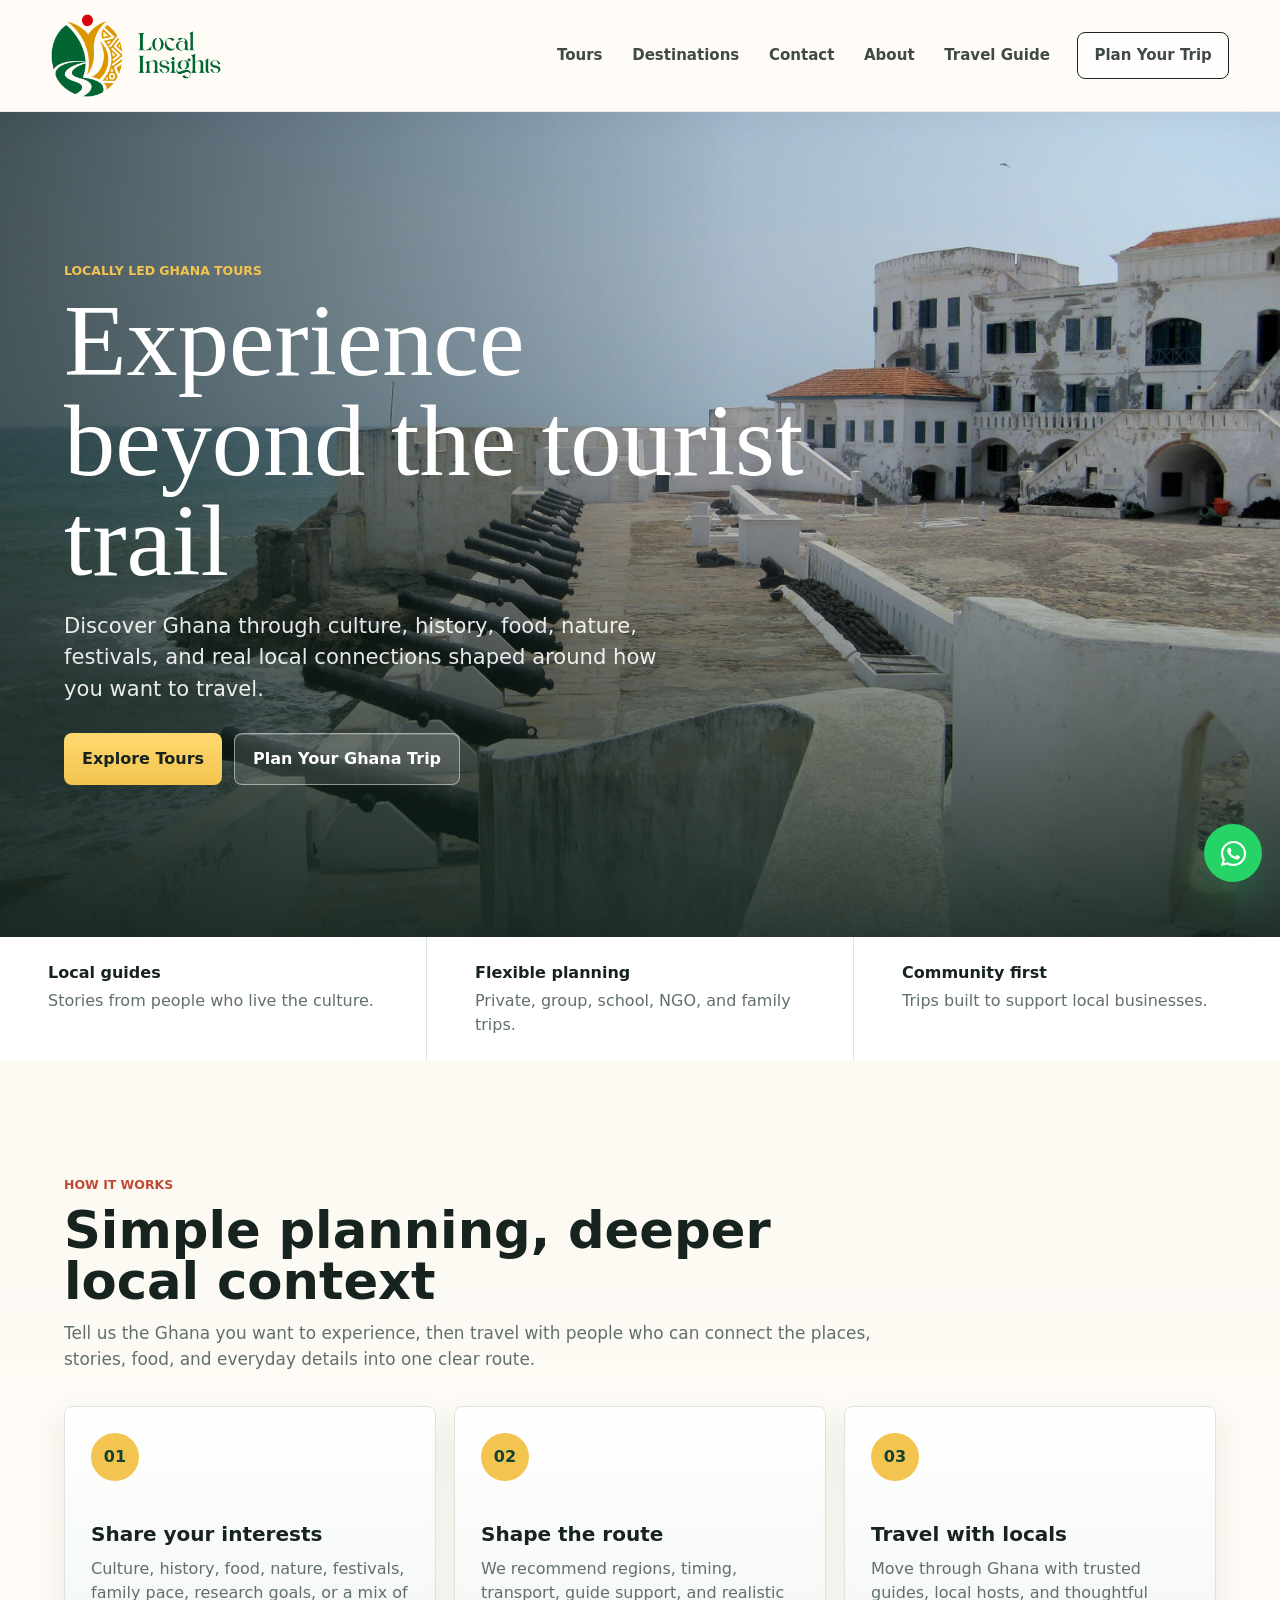
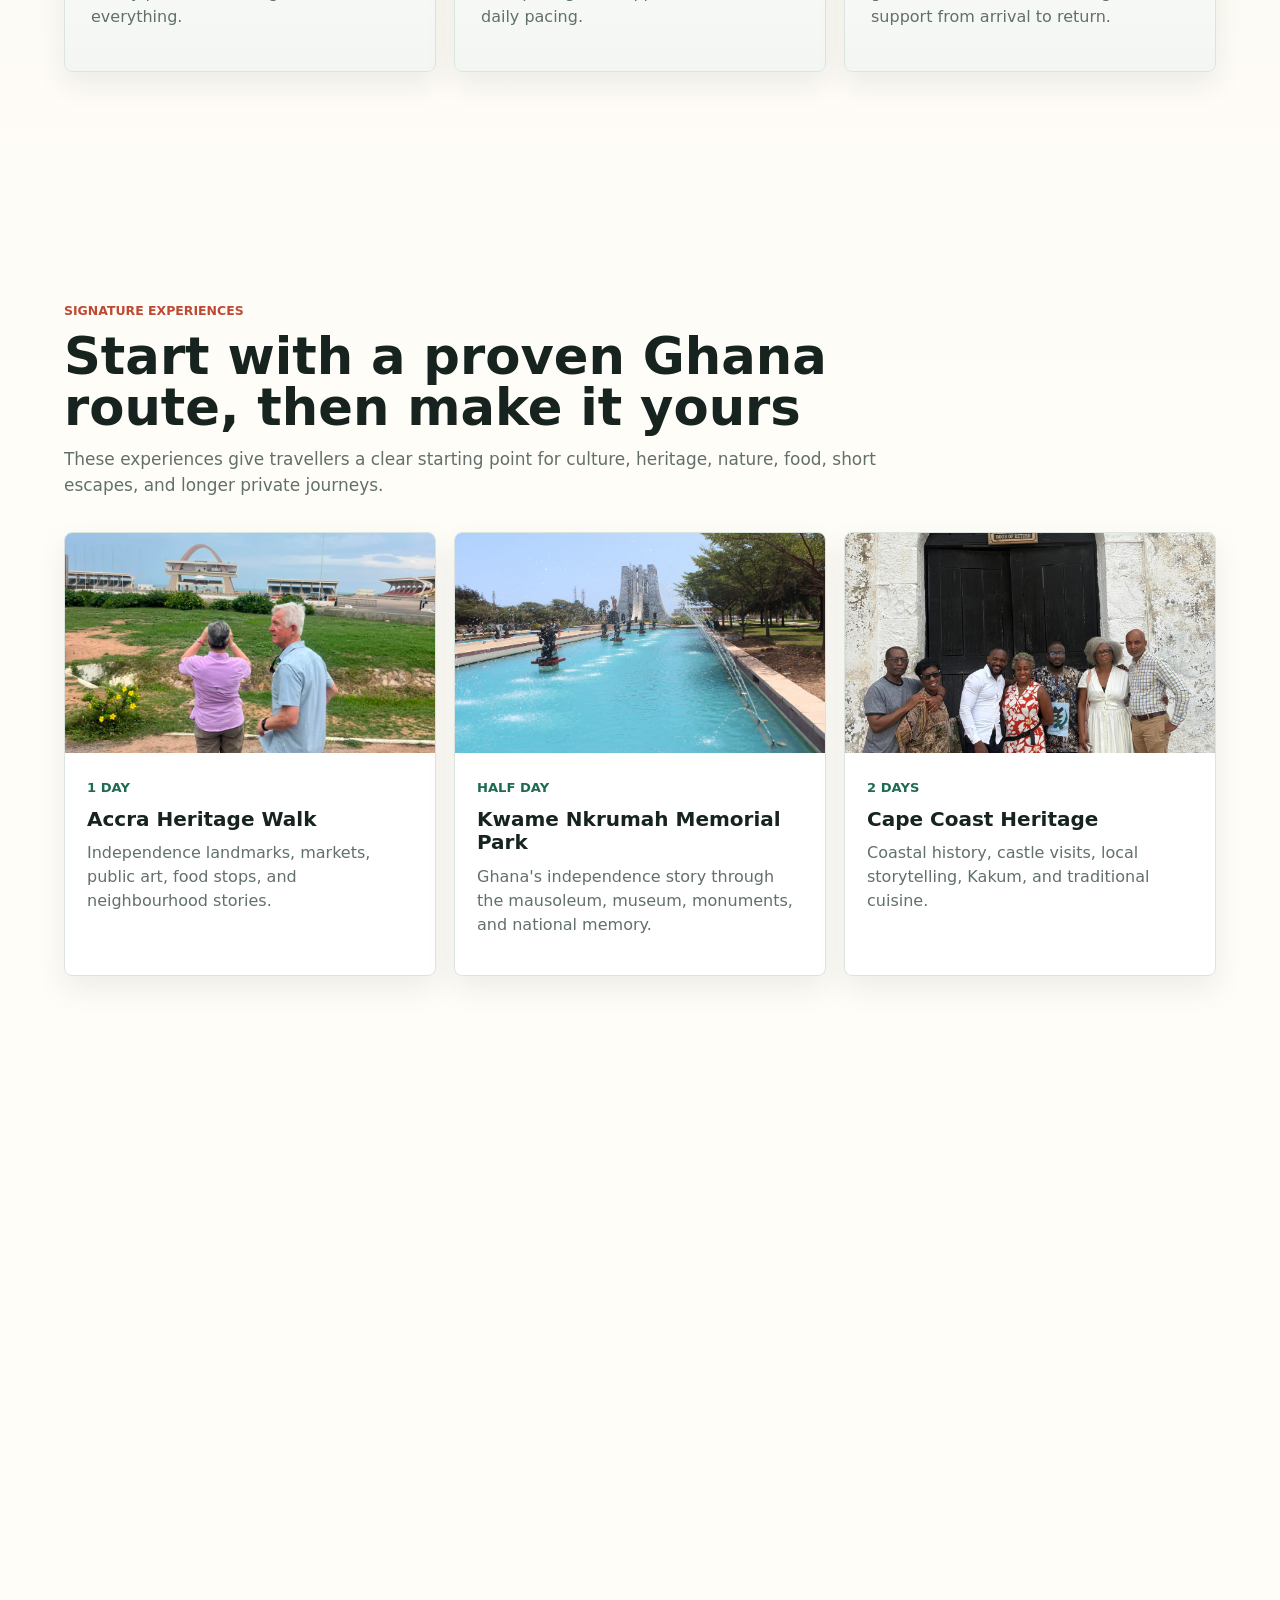
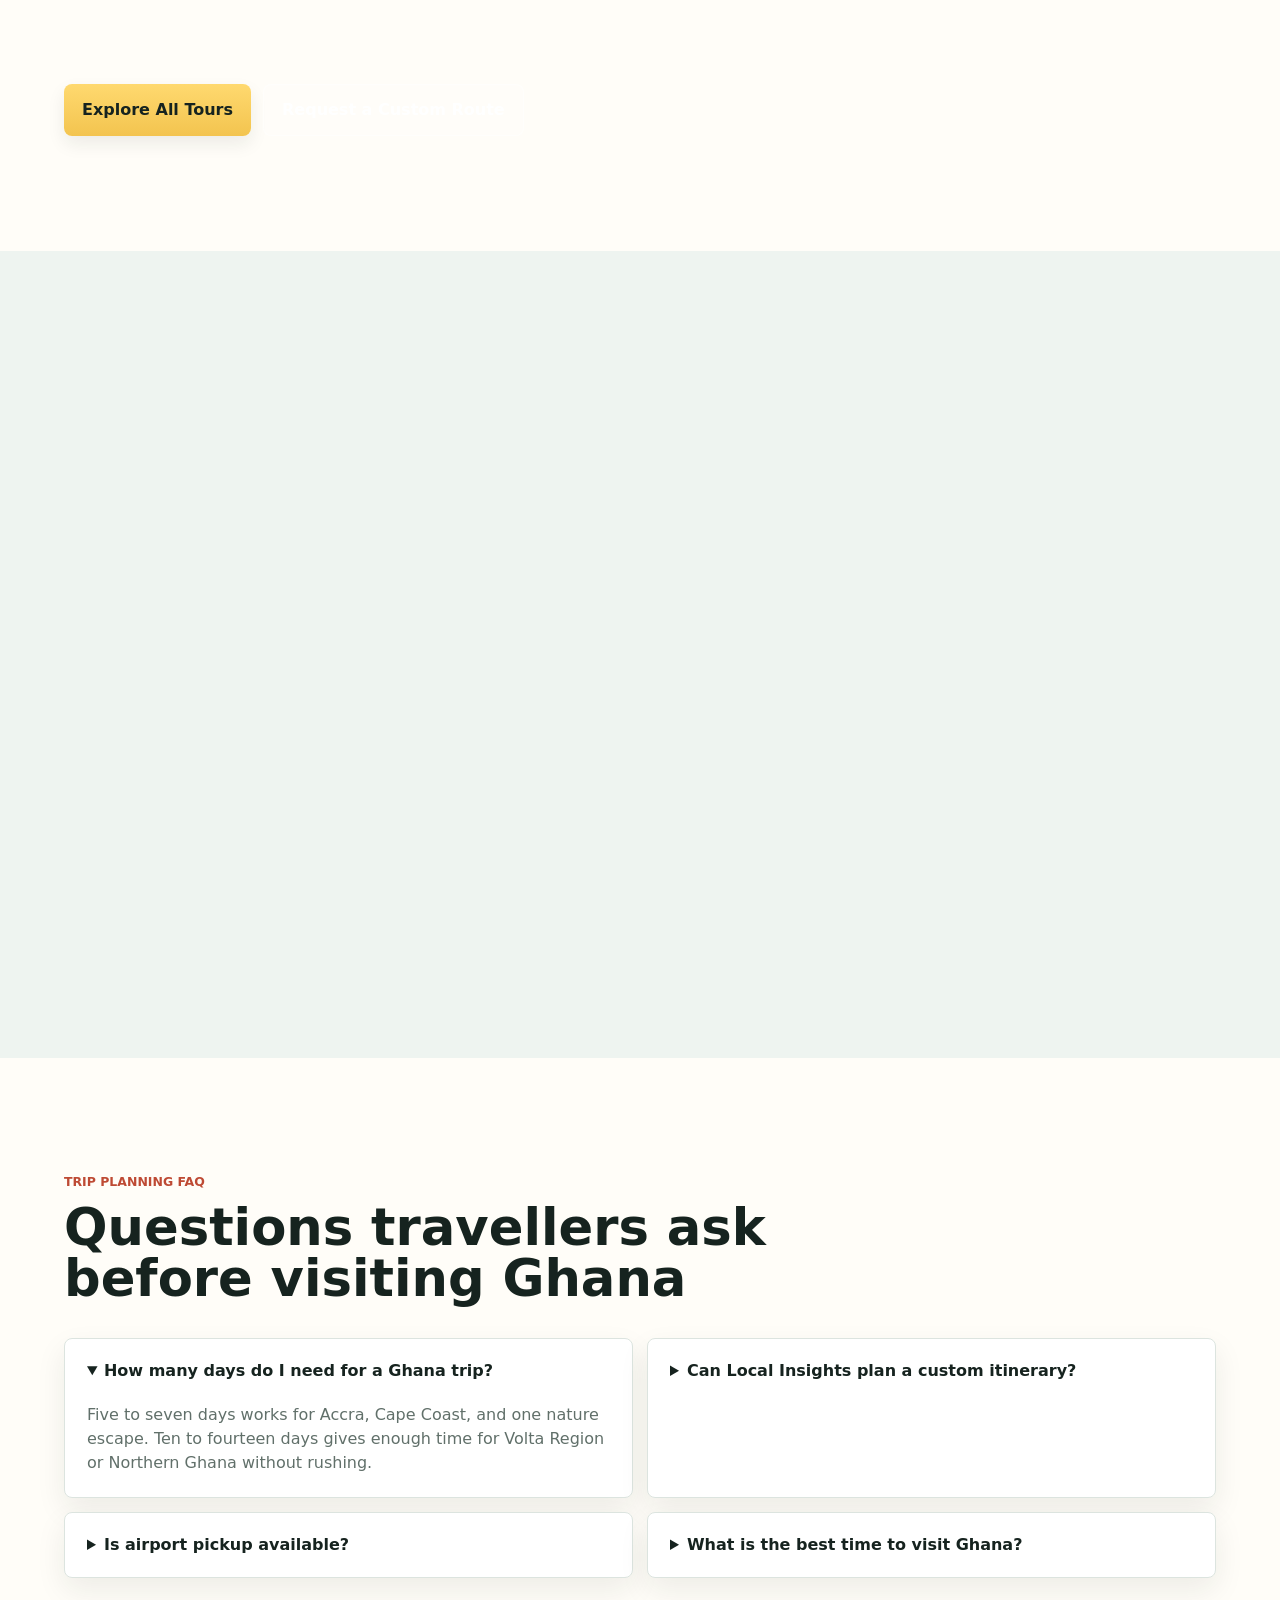
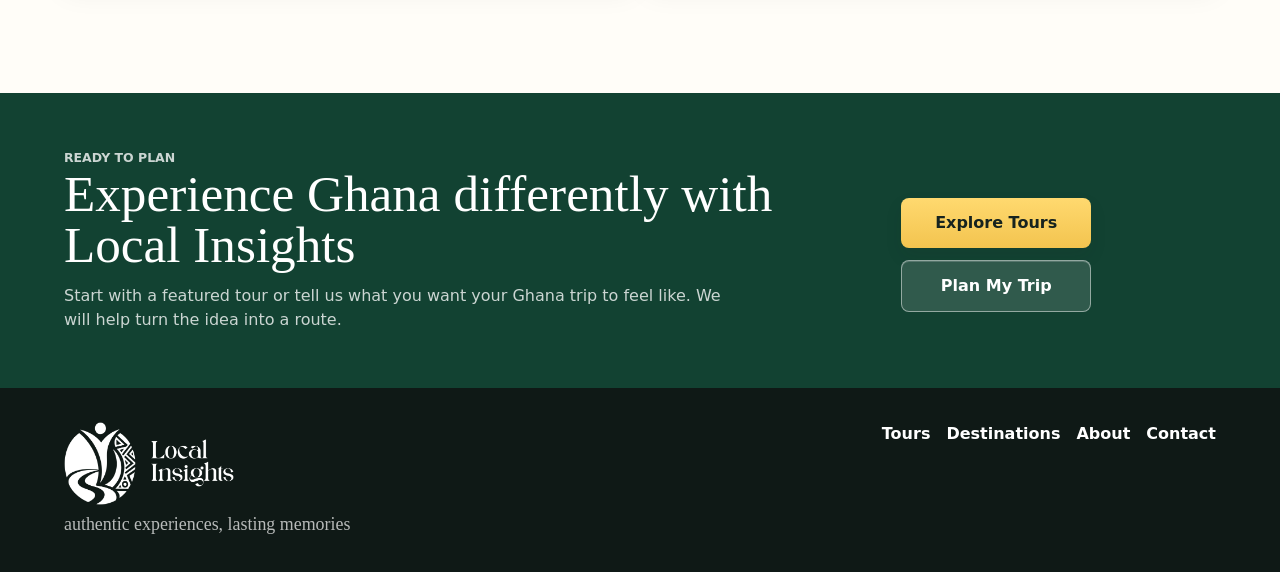
==== index.html @ dfbd22c5 "Correct canonical domain" ====
<!doctype html>
<html lang="en">
  <head>
    <meta charset="utf-8" />
    <meta name="viewport" content="width=device-width, initial-scale=1" />
    <title>Local Insights Ghana | Authentic Ghana Tours</title>
    <meta name="description" content="Plan authentic Ghana tours with local guides. Explore culture, heritage, food, nature, Cape Coast, Accra, Volta Region, Mole National Park, and custom trips." />
    <meta name="keywords" content="Ghana tours, Ghana travel experiences, Accra tours, Cape Coast tour, Ghana cultural tours, Ghana food tour, Volta Region tours, Mole National Park safari, Local Insights Ghana" />
    <meta name="author" content="Local Insights Ghana" />
    <meta name="robots" content="index, follow" />
    <meta name="theme-color" content="#1e6b4f" />
    <link rel="canonical" href="https://localinsightsgh.com" />
    <link rel="icon" href="images/favicon.ico" sizes="any" />
    <link rel="icon" type="image/png" sizes="32x32" href="images/favicon-32.png" />
    <link rel="apple-touch-icon" sizes="180x180" href="images/favicon-180.png" />
    <meta property="og:locale" content="en_US" />
    <meta property="og:type" content="website" />
    <meta property="og:site_name" content="Local Insights Ghana" />
    <meta property="og:title" content="Local Insights Ghana | Authentic Ghana Tours" />
    <meta property="og:description" content="Plan authentic Ghana tours with local guides. Explore culture, heritage, food, nature, Cape Coast, Accra, Volta Region, Mole National Park, and custom trips." />
    <meta property="og:url" content="https://localinsightsgh.com" />
    <meta property="og:image" content="https://localinsightsgh.com/images/cape-coast-castle.jpg" />
    <meta name="twitter:card" content="summary_large_image" />
    <meta name="twitter:title" content="Local Insights Ghana | Authentic Ghana Tours" />
    <meta name="twitter:description" content="Plan authentic Ghana tours with local guides. Explore culture, heritage, food, nature, Cape Coast, Accra, Volta Region, Mole National Park, and custom trips." />
    <meta name="twitter:image" content="https://localinsightsgh.com/images/cape-coast-castle.jpg" />
    <script type="application/ld+json">
      
      {"@context":"https://schema.org","@graph":[{"@type":"TravelAgency","name":"Local Insights Ghana","url":"https://localinsightsgh.com","description":"Locally led Ghana tours, cultural experiences, nature trips, food tours, heritage journeys, and custom travel planning.","areaServed":["Ghana","Accra","Cape Coast","Volta Region","Northern Ghana"],"knowsAbout":["Ghana tours","Ghana cultural travel","Cape Coast heritage","Accra food tours","Volta Region nature travel"],"contactPoint":{"@type":"ContactPoint","contactType":"customer service","url":"https://localinsightsgh.com/contact.html"}},{"@type":"WebSite","name":"Local Insights Ghana","url":"https://localinsightsgh.com"},{"@type":"SiteNavigationElement","name":["Tours","Contact","About"],"url":["https://localinsightsgh.com/tours.html","https://localinsightsgh.com/contact.html","https://localinsightsgh.com/about.html"]},{"@type":"BreadcrumbList","itemListElement":[{"@type":"ListItem","position":1,"name":"Home","item":"https://localinsightsgh.com"}]}]}
    
    </script>
    <link rel="stylesheet" href="styles/styles.css" />
  </head>
  <body>
    <header class="site-header" data-header>
      <a class="brand" href="/" aria-label="Local Insights Ghana home"><img class="brand-logo" src="images/local-insights-logo-horizontal-green.png" alt="Local Insights" /></a>
      <button class="menu-toggle" type="button" data-menu-toggle aria-label="Open navigation">
        <span></span><span></span><span></span>
      </button>
      <nav class="main-nav" data-nav aria-label="Main navigation">
        
        <a href="tours.html">Tours</a>
        <a href="destinations.html">Destinations</a>
        <a href="contact.html">Contact</a>
        <a href="about.html">About</a>
        <a href="blog.html">Travel Guide</a>
        <a class="nav-cta" href="contact.html">Plan Your Trip</a>
      </nav>
    </header>

    <main>
      <section class="hero">
        <div class="hero-media" role="img" aria-label="Cape Coast Castle in Ghana"></div>
        <div class="hero-overlay"></div>
        <div class="hero-content">
          <p class="eyebrow">Locally led Ghana tours</p>
          <h1>Experience beyond the tourist trail</h1>
          <p>
            Discover Ghana through culture, history, food, nature, festivals, and real
            local connections shaped around how you want to travel.
          </p>
          <div class="hero-actions">
            <a class="button primary" href="tours.html">Explore Tours</a>
            <a class="button secondary" href="contact.html">Plan Your Ghana Trip</a>
          </div>
        </div>
      </section>

      <section class="trust-strip" aria-label="Why travel with Local Insights">
        <div><strong>Local guides</strong><span>Stories from people who live the culture.</span></div>
        <div><strong>Flexible planning</strong><span>Private, group, school, NGO, and family trips.</span></div>
        <div><strong>Community first</strong><span>Trips built to support local businesses.</span></div>
      </section>

      <section class="section">
        <div class="section-heading">
          <p class="eyebrow">How it works</p>
          <h2>Simple planning, deeper local context</h2>
          <p>
            Tell us the Ghana you want to experience, then travel with people who can
            connect the places, stories, food, and everyday details into one clear route.
          </p>
        </div>
        <div class="process-grid">
          <article>
            <span>01</span>
            <h3>Share your interests</h3>
            <p>Culture, history, food, nature, festivals, family pace, research goals, or a mix of everything.</p>
          </article>
          <article>
            <span>02</span>
            <h3>Shape the route</h3>
            <p>We recommend regions, timing, transport, guide support, and realistic daily pacing.</p>
          </article>
          <article>
            <span>03</span>
            <h3>Travel with locals</h3>
            <p>Move through Ghana with trusted guides, local hosts, and thoughtful support from arrival to return.</p>
          </article>
        </div>
      </section>

      <section class="section">
        <div class="section-heading">
          <p class="eyebrow">Signature experiences</p>
          <h2>Start with a proven Ghana route, then make it yours</h2>
          <p>
            These experiences give travellers a clear starting point for culture,
            heritage, nature, food, short escapes, and longer private journeys.
          </p>
        </div>
        <div class="tour-preview-grid">
          <article class="tour-preview">
            <div class="tour-preview-image accra-preview" role="img" aria-label="Local Insights guests visiting Independence Square in Accra"></div>
            <div>
              <span>1 day</span>
              <h3>Accra Heritage Walk</h3>
              <p>Independence landmarks, markets, public art, food stops, and neighbourhood stories.</p>
            </div>
          </article>
          <article class="tour-preview">
            <div class="tour-preview-image nkrumah-preview" role="img" aria-label="Refurbished Kwame Nkrumah Memorial Park fountains and mausoleum"></div>
            <div>
              <span>Half day</span>
              <h3>Kwame Nkrumah Memorial Park</h3>
              <p>Ghana's independence story through the mausoleum, museum, monuments, and national memory.</p>
            </div>
          </article>
          <article class="tour-preview">
            <div class="tour-preview-image cape-preview" role="img" aria-label="Local Insights group at Cape Coast Castle Door of Return"></div>
            <div>
              <span>2 days</span>
              <h3>Cape Coast Heritage</h3>
              <p>Coastal history, castle visits, local storytelling, Kakum, and traditional cuisine.</p>
            </div>
          </article>
          <article class="tour-preview">
            <div class="tour-preview-image volta-preview" role="img" aria-label="Wli Waterfalls in the Volta Region"></div>
            <div>
              <span>3 days</span>
              <h3>Wli Waterfalls Adventure</h3>
              <p>Waterfalls, village rhythm, scenic Volta roads, fresh air, and optional hiking.</p>
            </div>
          </article>
          <article class="tour-preview">
            <div class="tour-preview-image food-preview" role="img" aria-label="Local Insights guest cooking during a Ghanaian food experience"></div>
            <div>
              <span>1 day</span>
              <h3>Ghana Food Discovery</h3>
              <p>Markets, ingredients, street food, cooking stories, and local flavours across Accra.</p>
            </div>
          </article>
          <article class="tour-preview">
            <div class="tour-preview-image mole-preview" role="img" aria-label="Elephant at Mole National Park"></div>
            <div>
              <span>5 days</span>
              <h3>Mole Safari Experience</h3>
              <p>Wildlife, northern culture, traditional architecture, craft stops, and slow travel.</p>
            </div>
          </article>
          <article class="tour-preview custom-preview-card">
            <div>
              <span>Custom</span>
              <h3>Build a Private Ghana Trip</h3>
              <p>For families, groups, NGOs, researchers, diaspora travellers, and corporate teams.</p>
              <a class="text-link" href="contact.html">Plan a custom trip</a>
            </div>
          </article>
        </div>
        <div class="section-actions">
          <a class="button primary" href="tours.html">Explore All Tours</a>
          <a class="button secondary" href="contact.html">Request a Custom Route</a>
        </div>
      </section>

      <section class="section muted">
        <div class="split-section">
          <div class="section-heading compact">
            <p class="eyebrow">Destinations we cover</p>
            <h2>Choose your Ghana region first</h2>
            <p>
              Each region has a different pace. Start with the place that matches your
              interests, then combine regions into a richer itinerary.
            </p>
            <a class="text-link" href="destinations.html">See all destinations</a>
          </div>
          <div class="destination-grid">
            <a class="destination-card accra" href="destinations.html"><span>Accra</span><h3>Modern Ghana, markets, food, nightlife, and art.</h3><p>Best for first arrivals and short stays.</p></a>
            <a class="destination-card cape" href="destinations.html"><span>Cape Coast</span><h3>Heritage, coastal beauty, castles, and Kakum.</h3><p>Best for history and reflection.</p></a>
            <a class="destination-card volta" href="destinations.html"><span>Volta Region</span><h3>Waterfalls, mountains, villages, and quiet scenery.</h3><p>Best for nature and slow travel.</p></a>
            <a class="destination-card north" href="destinations.html"><span>Northern Ghana</span><h3>Wildlife, ancient landmarks, craft, and culture.</h3><p>Best for longer immersive trips.</p></a>
          </div>
        </div>
      </section>

      <section class="section">
        <div class="section-heading">
          <p class="eyebrow">Trip planning FAQ</p>
          <h2>Questions travellers ask before visiting Ghana</h2>
        </div>
        <div class="faq-grid">
          <details open>
            <summary>How many days do I need for a Ghana trip?</summary>
            <p>Five to seven days works for Accra, Cape Coast, and one nature escape. Ten to fourteen days gives enough time for Volta Region or Northern Ghana without rushing.</p>
          </details>
          <details>
            <summary>Can Local Insights plan a custom itinerary?</summary>
            <p>Yes. Share your dates, group size, budget range, comfort level, and interests. We can shape a private route around culture, food, nature, heritage, research, or group needs.</p>
          </details>
          <details>
            <summary>Is airport pickup available?</summary>
            <p>Airport arrival support can be included in custom plans, especially for first-time visitors, families, groups, and late arrivals.</p>
          </details>
          <details>
            <summary>What is the best time to visit Ghana?</summary>
            <p>Ghana can be visited year-round. Many travellers prefer the drier months for easier road travel and outdoor experiences, while festival-focused trips depend on specific dates.</p>
          </details>
        </div>
      </section>

      <section class="cta-band">
        <div>
          <p class="eyebrow">Ready to plan</p>
          <h2>Experience Ghana differently with Local Insights</h2>
          <p>
            Start with a featured tour or tell us what you want your Ghana trip to feel like.
            We will help turn the idea into a route.
          </p>
        </div>
        <div class="cta-actions">
          <a class="button primary" href="tours.html">Explore Tours</a>
          <a class="button secondary" href="contact.html">Plan My Trip</a>
        </div>
      </section>
    </main>

    <a class="whatsapp" href="https://wa.me/233244317183?text=Hello%20Local%20Insights%2C%20I%20want%20to%20plan%20a%20Ghana%20trip">WhatsApp</a>
    <footer class="site-footer">
      <div class="footer-brand"><a href="/" aria-label="Local Insights Ghana home"><img class="footer-logo" src="images/local-insights-logo-horizontal-white.png" alt="Local Insights" /></a><p>authentic experiences, lasting memories</p></div>
      <nav aria-label="Footer navigation"><a href="tours.html">Tours</a><a href="destinations.html">Destinations</a><a href="about.html">About</a><a href="contact.html">Contact</a></nav>
    </footer>
    <script src="js/script.js"></script>
  </body>
</html>
---- styles/styles.css ----
:root {
  --ink: #16231f;
  --muted: #61706a;
  --line: #dce4df;
  --cream: #f7f3ea;
  --paper: #fffdf8;
  --surface: #ffffff;
  --soft: #eef4f0;
  --gold: #f3c44f;
  --green: #1e6b4f;
  --green-dark: #124232;
  --red: #be4a34;
  --blue: #246a8f;
  --shadow: 0 24px 70px rgba(20, 35, 31, 0.18);
  --shadow-soft: 0 12px 30px rgba(22, 35, 31, 0.08);
  --shadow-hover: 0 24px 54px rgba(22, 35, 31, 0.16);
  --font-body: Inter, ui-sans-serif, system-ui, -apple-system, BlinkMacSystemFont, "Segoe UI", sans-serif;
  --font-brand: Gondgir, "Cormorant Garamond", Georgia, serif;
}

* {
  box-sizing: border-box;
}

html {
  scroll-behavior: smooth;
}

body {
  margin: 0;
  color: var(--ink);
  background:
    linear-gradient(180deg, rgba(247, 243, 234, 0.78), rgba(255, 253, 248, 0.94) 38%),
    var(--paper);
  font-family: var(--font-body);
  line-height: 1.5;
}

img,
svg {
  max-width: 100%;
}

a {
  color: inherit;
  text-decoration: none;
}

.main-nav a,
.button,
.filter,
.text-link,
.process-grid article,
.tour-card,
.tour-preview,
.destination-card,
.faq-grid details,
.style-grid article,
.blog-grid article,
.impact-list div,
.about-stats div,
.whatsapp {
  transition:
    transform 180ms ease,
    box-shadow 180ms ease,
    border-color 180ms ease,
    background-color 180ms ease,
    color 180ms ease,
    opacity 180ms ease;
}

button,
input,
select,
textarea {
  font: inherit;
}

.site-header {
  position: sticky;
  top: 0;
  z-index: 40;
  display: flex;
  align-items: center;
  justify-content: space-between;
  gap: 24px;
  min-height: 78px;
  padding: 14px clamp(18px, 4vw, 56px);
  background: rgba(255, 253, 248, 0.9);
  border-bottom: 1px solid rgba(22, 35, 31, 0.08);
  box-shadow: 0 8px 28px rgba(22, 35, 31, 0.04);
  backdrop-filter: blur(18px);
}

.brand {
  display: inline-flex;
  align-items: center;
  flex: 0 0 auto;
  min-width: 0;
}

.brand-logo {
  display: block;
  width: min(170px, 42vw);
  height: auto;
}

.main-nav {
  display: flex;
  align-items: center;
  gap: clamp(12px, 2vw, 26px);
  font-size: 0.94rem;
  font-weight: 750;
}

.main-nav a {
  position: relative;
  padding: 10px 2px;
  color: rgba(22, 35, 31, 0.82);
}

.main-nav a:hover,
.main-nav a:focus-visible,
.main-nav a.active {
  color: var(--ink);
}

.main-nav a:not(.nav-cta)::after {
  position: absolute;
  left: 0;
  right: 0;
  bottom: 4px;
  height: 2px;
  background: var(--gold);
  transform: scaleX(0);
  transform-origin: left;
  transition: transform 180ms ease;
  content: "";
}

.main-nav a:hover::after,
.main-nav a:focus-visible::after {
  transform: scaleX(1);
}

.main-nav a.active::after {
  transform: scaleX(1);
}

.nav-cta {
  padding: 11px 16px !important;
  border: 1px solid var(--ink);
  border-radius: 8px;
  background: rgba(255, 255, 255, 0.54);
}

.nav-cta:hover,
.nav-cta:focus-visible {
  color: var(--ink);
  background: linear-gradient(180deg, #ffd96f, var(--gold));
  border-color: var(--gold);
  box-shadow: 0 12px 26px rgba(243, 196, 79, 0.3);
  transform: translateY(-1px);
}

.menu-toggle {
  display: none;
  width: 44px;
  height: 44px;
  border: 1px solid var(--line);
  border-radius: 8px;
  background: white;
}

.menu-toggle span {
  display: block;
  width: 20px;
  height: 2px;
  margin: 5px auto;
  background: var(--ink);
}

.hero {
  position: relative;
  min-height: calc(100vh - 76px);
  display: grid;
  align-items: end;
  padding: clamp(88px, 12vw, 150px) clamp(18px, 5vw, 72px) 34px;
  overflow: hidden;
}

.hero-media,
.hero-overlay {
  position: absolute;
  inset: 0;
}

.hero-media {
  background:
    linear-gradient(90deg, rgba(14, 20, 17, 0.36), rgba(14, 20, 17, 0.02)),
    url("../images/cape-coast-castle.jpg")
      center / cover;
  transform: scale(1.02);
}

.hero-overlay {
  background:
    linear-gradient(0deg, rgba(18, 35, 30, 0.86) 0%, rgba(18, 35, 30, 0.02) 56%),
    linear-gradient(90deg, rgba(18, 35, 30, 0.48), transparent 58%);
}

.hero-content {
  position: relative;
  z-index: 2;
  width: min(760px, 100%);
  color: white;
  padding-bottom: 118px;
}

.eyebrow {
  margin: 0 0 10px;
  color: var(--red);
  font-size: 0.78rem;
  font-weight: 900;
  letter-spacing: 0;
  text-transform: uppercase;
}

.hero .eyebrow {
  color: var(--gold);
}

h1,
h2,
h3,
p {
  margin-top: 0;
}

h1 {
  max-width: 760px;
  margin-bottom: 18px;
  font-family: var(--font-brand);
  font-size: clamp(3.4rem, 8vw, 7.4rem);
  font-weight: 500;
  line-height: 0.98;
  letter-spacing: 0;
}

h2 {
  margin-bottom: 14px;
  font-size: clamp(2rem, 4vw, 4rem);
  line-height: 1;
  letter-spacing: 0;
}

.hero h1,
.page-hero h1,
.cta-band h2 {
  font-family: var(--font-brand);
  font-weight: 500;
}

h3 {
  margin-bottom: 10px;
  font-size: 1.25rem;
  line-height: 1.18;
}

.hero-content p:not(.eyebrow) {
  max-width: 620px;
  color: rgba(255, 255, 255, 0.9);
  font-size: clamp(1.05rem, 2vw, 1.32rem);
}

.hero-actions {
  display: flex;
  flex-wrap: wrap;
  gap: 12px;
  margin-top: 28px;
}

.button {
  display: inline-flex;
  align-items: center;
  justify-content: center;
  min-height: 46px;
  padding: 13px 18px;
  border: 0;
  border-radius: 8px;
  cursor: pointer;
  font-weight: 850;
  box-shadow: 0 8px 18px rgba(22, 35, 31, 0.08);
}

.button:hover,
.button:focus-visible {
  transform: translateY(-2px);
  box-shadow: 0 14px 30px rgba(22, 35, 31, 0.18);
}

.button:active {
  transform: translateY(0);
  box-shadow: none;
}

.button.primary {
  color: var(--ink);
  background: linear-gradient(180deg, #ffd96f, var(--gold));
}

.button.primary:hover,
.button.primary:focus-visible {
  background: #ffd35f;
}

.button.secondary {
  color: white;
  background: rgba(255, 255, 255, 0.13);
  border: 1px solid rgba(255, 255, 255, 0.48);
  box-shadow: inset 0 1px 0 rgba(255, 255, 255, 0.18);
}

.button.secondary:hover,
.button.secondary:focus-visible {
  background: rgba(255, 255, 255, 0.25);
  border-color: rgba(255, 255, 255, 0.72);
}

.button.dark {
  color: white;
  background: var(--ink);
}

.button.dark:hover,
.button.dark:focus-visible {
  background: var(--green-dark);
}

.trip-finder {
  position: absolute;
  left: clamp(18px, 5vw, 72px);
  right: clamp(18px, 5vw, 72px);
  bottom: 28px;
  z-index: 3;
  display: grid;
  grid-template-columns: repeat(3, 1fr) auto;
  gap: 10px;
  padding: 12px;
  background: rgba(255, 253, 248, 0.97);
  border-radius: 8px;
  border: 1px solid rgba(255, 255, 255, 0.76);
  box-shadow: var(--shadow);
}

label span {
  display: block;
  margin-bottom: 6px;
  color: var(--muted);
  font-size: 0.78rem;
  font-weight: 800;
}

select,
input,
textarea {
  width: 100%;
  border: 1px solid var(--line);
  border-radius: 8px;
  background: white;
  color: var(--ink);
  transition:
    border-color 160ms ease,
    box-shadow 160ms ease;
}

select:focus,
input:focus,
textarea:focus {
  outline: 0;
  border-color: rgba(30, 107, 79, 0.62);
  box-shadow: 0 0 0 4px rgba(30, 107, 79, 0.1);
}

select,
input {
  min-height: 46px;
  padding: 0 12px;
}

textarea {
  padding: 12px;
  resize: vertical;
}

.trust-strip {
  display: grid;
  grid-template-columns: repeat(3, 1fr);
  gap: 1px;
  background: var(--line);
}

.trust-strip div {
  padding: 24px clamp(18px, 4vw, 48px);
  background: white;
}

.trust-strip strong,
.trust-strip span {
  display: block;
}

.trust-strip span {
  margin-top: 4px;
  color: var(--muted);
}

.page-hero {
  position: relative;
  min-height: 440px;
  display: grid;
  align-items: end;
  padding: clamp(88px, 10vw, 132px) clamp(18px, 5vw, 72px) clamp(54px, 8vw, 88px);
  overflow: hidden;
  color: white;
  background-position: center;
  background-size: cover;
}

.page-hero::before {
  position: absolute;
  inset: 0;
  background:
    linear-gradient(90deg, rgba(14, 24, 20, 0.82), rgba(14, 24, 20, 0.2)),
    linear-gradient(0deg, rgba(14, 24, 20, 0.42), transparent 62%);
  content: "";
}

.page-hero > div {
  position: relative;
  z-index: 1;
  width: min(760px, 100%);
}

.page-hero p:not(.eyebrow) {
  color: rgba(255, 255, 255, 0.86);
  font-size: 1.15rem;
}

.hero-tours {
  background-image: url("../images/kakum.jpg");
}

.hero-destinations {
  background-image: url("../images/client-cape-coast-door-return.jpeg");
}

.hero-styles {
  background-image: url("../images/client-cultural-adinkra.jpeg");
}

.hero-about {
  background-image: url("../images/client-hosted-food.jpeg");
}

.hero-responsible {
  background-image: url("../images/elmina-castle.jpg");
}

.hero-blog {
  background-image: url("../images/larabanga-mosque.jpg");
}

.hero-contact {
  background-image: url("../images/client-boat-ride.jpeg");
}

.page-intro {
  width: min(850px, 100%);
  color: var(--muted);
  font-size: 1.08rem;
}

.content-grid {
  display: grid;
  grid-template-columns: repeat(3, minmax(0, 1fr));
  gap: 18px;
}

.info-card {
  padding: 24px;
  border: 1px solid var(--line);
  border-radius: 8px;
  background:
    linear-gradient(180deg, rgba(255, 255, 255, 0.98), rgba(255, 253, 248, 0.94));
  box-shadow: var(--shadow-soft);
  transition:
    transform 180ms ease,
    box-shadow 180ms ease,
    border-color 180ms ease;
}

.info-card:hover,
.info-card:focus-within {
  border-color: rgba(30, 107, 79, 0.42);
  transform: translateY(-4px);
  box-shadow: 0 18px 40px rgba(22, 35, 31, 0.1);
}

.info-card p {
  color: var(--muted);
}

.process-grid {
  display: grid;
  grid-template-columns: repeat(3, minmax(0, 1fr));
  gap: 18px;
  counter-reset: step;
}

.process-grid article {
  position: relative;
  min-height: 260px;
  padding: 26px;
  border: 1px solid var(--line);
  border-radius: 8px;
  background:
    linear-gradient(180deg, rgba(255, 255, 255, 0.98), rgba(238, 244, 240, 0.72));
  box-shadow: var(--shadow-soft);
}

.process-grid article:hover,
.process-grid article:focus-within,
.tour-preview:hover,
.tour-preview:focus-within,
.faq-grid details:hover,
.faq-grid details:focus-within {
  border-color: rgba(30, 107, 79, 0.42);
  transform: translateY(-4px);
  box-shadow: 0 18px 40px rgba(22, 35, 31, 0.1);
}

.process-grid span {
  display: inline-grid;
  width: 48px;
  height: 48px;
  margin-bottom: 42px;
  place-items: center;
  border-radius: 50%;
  color: var(--green-dark);
  background: var(--gold);
  font-weight: 900;
}

.process-grid p,
.tour-preview p,
.faq-grid p {
  color: var(--muted);
}

.two-column {
  display: grid;
  grid-template-columns: 0.9fr 1.1fr;
  gap: clamp(24px, 5vw, 70px);
  align-items: center;
}

.image-panel {
  min-height: 460px;
  border-radius: 8px;
  background-position: center;
  background-size: cover;
}

.image-panel.coast {
  background-image: url("../images/client-cape-coast-door-return.jpeg");
}

.image-panel.market {
  background-image: url("../images/client-food-cooking.jpeg");
}

.image-panel.waterfall {
  background-image: url("../images/wli-waterfalls.jpg");
}

.cta-band {
  display: flex;
  align-items: center;
  justify-content: space-between;
  gap: 24px;
  padding: clamp(30px, 5vw, 56px) clamp(18px, 5vw, 72px);
  color: white;
  background: var(--green-dark);
}

.cta-band p {
  max-width: 680px;
  margin-bottom: 0;
  color: rgba(255, 255, 255, 0.78);
}

.section {
  padding: clamp(70px, 9vw, 128px) clamp(18px, 5vw, 72px);
}

.section-heading {
  width: min(850px, 100%);
  margin-bottom: 34px;
}

.section-heading p:not(.eyebrow),
.plan-copy p,
.responsible-copy p {
  color: var(--muted);
  font-size: 1.06rem;
}

.compact {
  width: min(560px, 100%);
}

.filters {
  display: flex;
  flex-wrap: wrap;
  gap: 10px;
  margin-bottom: 24px;
}

.filter {
  min-height: 42px;
  padding: 10px 14px;
  border: 1px solid var(--line);
  border-radius: 8px;
  background: white;
  cursor: pointer;
  font-weight: 800;
}

.filter:hover,
.filter:focus-visible {
  border-color: var(--green);
  color: var(--green);
  transform: translateY(-1px);
}

.filter.is-active {
  color: white;
  background: var(--green);
  border-color: var(--green);
}

.filter.is-active:hover,
.filter.is-active:focus-visible {
  color: white;
  background: var(--green-dark);
}

.tour-preview-grid {
  display: grid;
  grid-template-columns: repeat(3, minmax(0, 1fr));
  gap: 18px;
}

.tour-preview {
  overflow: hidden;
  border: 1px solid var(--line);
  border-radius: 8px;
  background: var(--surface);
  box-shadow: var(--shadow-soft);
}

.tour-preview > div:not(.tour-preview-image) {
  padding: 22px;
}

.tour-preview span {
  display: inline-block;
  margin-bottom: 10px;
  color: var(--green);
  font-size: 0.82rem;
  font-weight: 900;
  text-transform: uppercase;
}

.tour-preview-image {
  min-height: 220px;
  background-position: center;
  background-size: cover;
  transition: transform 260ms ease;
}

.tour-preview:hover .tour-preview-image,
.tour-preview:focus-within .tour-preview-image {
  transform: scale(1.035);
}

.accra-preview {
  background-image: url("../images/client-accra-independence.jpeg");
}

.nkrumah-preview {
  background-image: url("../images/kwame-nkrumah-refurbished-3.jpg");
}

.food-preview {
  background-image: url("../images/client-food-cooking.jpeg");
}

.cape-preview {
  background-image: url("../images/client-cape-coast-door-return.jpeg");
}

.volta-preview {
  background-image: url("../images/wli-waterfalls.jpg");
}

.mole-preview {
  background-image: url("../images/mole-elephant.jpg");
}

.custom-preview-card {
  display: grid;
  align-items: end;
  color: white;
  background:
    linear-gradient(135deg, rgba(18, 66, 50, 0.94), rgba(30, 107, 79, 0.82)),
    url("../images/client-cultural-adinkra.jpeg")
      center / cover;
}

.custom-preview-card span,
.custom-preview-card p {
  color: rgba(255, 255, 255, 0.78);
}

.custom-preview-card .text-link {
  color: var(--gold);
}

.section-actions,
.cta-actions {
  display: flex;
  flex-wrap: wrap;
  gap: 12px;
  margin-top: 28px;
}

.cta-band .cta-actions .button {
  width: 190px;
  justify-content: center;
}

.tour-grid {
  display: grid;
  grid-template-columns: repeat(3, minmax(0, 1fr));
  gap: 18px;
}

.tour-card {
  overflow: hidden;
  border: 1px solid var(--line);
  border-radius: 8px;
  background: var(--surface);
  box-shadow: var(--shadow-soft);
}

.tour-card:hover,
.tour-card:focus-within {
  border-color: rgba(30, 107, 79, 0.45);
  transform: translateY(-6px);
  box-shadow: var(--shadow-hover);
}

.tour-card-image {
  display: block;
  width: 100%;
  min-height: 230px;
  padding: 0;
  border: 0;
  appearance: none;
  background-position: center;
  background-size: cover;
  cursor: pointer;
  transition: transform 260ms ease;
}

.tour-card:hover .tour-card-image,
.tour-card:focus-within .tour-card-image {
  transform: scale(1.045);
}

.tour-card-body {
  padding: 20px;
}

.tour-title-button {
  display: inline;
  padding: 0;
  border: 0;
  background: transparent;
  color: inherit;
  cursor: pointer;
  font: inherit;
  font-weight: inherit;
  line-height: inherit;
  text-align: left;
}

.tour-title-button:hover,
.tour-title-button:focus-visible {
  color: var(--green);
}

.tag-row,
.detail-meta {
  display: flex;
  flex-wrap: wrap;
  gap: 8px;
  margin-bottom: 12px;
}

.tag-row span,
.detail-meta span {
  padding: 6px 9px;
  border-radius: 8px;
  color: var(--green-dark);
  background: #e8f1ec;
  border: 1px solid rgba(30, 107, 79, 0.08);
  font-size: 0.78rem;
  font-weight: 850;
}

.tour-card p {
  color: var(--muted);
}

.card-bottom {
  display: flex;
  align-items: center;
  justify-content: space-between;
  gap: 12px;
  margin-top: 18px;
}

.price {
  font-weight: 900;
}

.text-link {
  color: var(--green);
  border: 0;
  background: transparent;
  cursor: pointer;
  font-weight: 900;
}

.text-link:hover,
.text-link:focus-visible {
  color: var(--red);
  transform: translateX(3px);
}

.check-list {
  display: grid;
  gap: 9px;
  padding: 0;
  margin: 18px 0 24px;
  list-style: none;
}

.check-list li {
  position: relative;
  padding-left: 28px;
}

.check-list li::before {
  position: absolute;
  left: 0;
  color: var(--gold);
  content: "✓";
  font-weight: 900;
}

.split-section {
  display: grid;
  grid-template-columns: 0.7fr 1.3fr;
  gap: clamp(24px, 5vw, 70px);
}

.destination-grid,
.style-grid,
.blog-grid {
  display: grid;
  grid-template-columns: repeat(2, minmax(0, 1fr));
  gap: 16px;
}

.destination-card {
  min-height: 280px;
  display: flex;
  flex-direction: column;
  justify-content: flex-end;
  padding: 22px;
  overflow: hidden;
  border-radius: 8px;
  color: white;
  background-position: center;
  background-size: cover;
  isolation: isolate;
  position: relative;
  box-shadow: var(--shadow-soft);
}

.destination-card:hover,
.destination-card:focus-within {
  transform: translateY(-6px);
  box-shadow: 0 24px 54px rgba(22, 35, 31, 0.18);
}

.destination-card::before {
  position: absolute;
  inset: 0;
  z-index: -1;
  background: linear-gradient(180deg, rgba(15, 22, 20, 0.04), rgba(15, 22, 20, 0.72));
  content: "";
}

.destination-card::after {
  position: absolute;
  inset: 0;
  z-index: -1;
  background: rgba(243, 196, 79, 0.12);
  opacity: 0;
  transition: opacity 180ms ease;
  content: "";
}

.destination-card:hover::after,
.destination-card:focus-within::after {
  opacity: 1;
}

.destination-card span {
  width: max-content;
  margin-bottom: 10px;
  padding: 6px 9px;
  border-radius: 8px;
  color: var(--ink);
  background: var(--gold);
  font-weight: 900;
}

.destination-card p {
  color: rgba(255, 255, 255, 0.82);
  margin-bottom: 0;
}

.accra {
  background-image: url("../images/accra.jpg");
}

.cape {
  background-image: url("../images/client-cape-coast-door-return.jpeg");
}

.volta {
  background-image: url("../images/amedzofe-mount-gemi.jpg");
}

.north {
  background-image: url("../images/larabanga-mosque.jpg");
}

.muted {
  background: #eef4f0;
}

.style-grid {
  grid-template-columns: repeat(5, minmax(0, 1fr));
}

.style-grid article,
.blog-grid article,
.impact-list div {
  padding: 22px;
  border: 1px solid var(--line);
  border-radius: 8px;
  background:
    linear-gradient(180deg, rgba(255, 255, 255, 0.99), rgba(255, 253, 248, 0.95));
  box-shadow: var(--shadow-soft);
}

.style-grid article:hover,
.style-grid article:focus-within,
.blog-grid article:hover,
.blog-grid article:focus-within,
.impact-list div:hover,
.impact-list div:focus-within,
.about-stats div:hover,
.about-stats div:focus-within {
  border-color: rgba(30, 107, 79, 0.42);
  transform: translateY(-4px);
  box-shadow: 0 18px 40px rgba(22, 35, 31, 0.1);
}

.style-grid p,
.blog-grid span,
.impact-list span {
  color: var(--muted);
}

.faq-grid {
  display: grid;
  grid-template-columns: repeat(2, minmax(0, 1fr));
  gap: 14px;
}

.faq-grid details {
  border: 1px solid var(--line);
  border-radius: 8px;
  background: white;
  box-shadow: var(--shadow-soft);
}

.faq-grid summary {
  cursor: pointer;
  padding: 20px 22px;
  font-weight: 900;
}

.faq-grid p {
  margin: 0;
  padding: 0 22px 22px;
}

.responsible {
  display: grid;
  grid-template-columns: 0.9fr 1.1fr;
  gap: clamp(24px, 5vw, 70px);
  align-items: start;
  background:
    linear-gradient(90deg, rgba(255, 253, 248, 0.94), rgba(255, 253, 248, 0.78)),
    url("../images/elmina-castle.jpg")
      center / cover fixed;
}

.about-section {
  display: grid;
  grid-template-columns: 1.05fr 0.95fr;
  gap: clamp(24px, 5vw, 70px);
  align-items: center;
}

.about-image {
  min-height: 560px;
  border-radius: 8px;
  background:
    linear-gradient(180deg, rgba(18, 35, 30, 0.02), rgba(18, 35, 30, 0.2)),
    url("../images/makola-market.jpg")
      center / cover;
}

.about-copy p:not(.eyebrow) {
  color: var(--muted);
  font-size: 1.06rem;
}

.about-stats {
  display: grid;
  grid-template-columns: repeat(3, 1fr);
  gap: 12px;
  margin-top: 28px;
}

.about-stats div {
  padding: 18px;
  border: 1px solid var(--line);
  border-radius: 8px;
  background: white;
}

.about-stats strong,
.about-stats span {
  display: block;
}

.about-stats strong {
  color: var(--green);
  font-size: 2rem;
  line-height: 1;
}

.about-stats span {
  margin-top: 8px;
  color: var(--muted);
  font-weight: 800;
}

.impact-list {
  display: grid;
  gap: 12px;
}

.impact-list strong,
.impact-list span {
  display: block;
}

.blog-grid {
  grid-template-columns: repeat(3, minmax(0, 1fr));
}

.blog-grid article {
  min-height: 190px;
}

.blog-grid span {
  display: block;
  margin-bottom: 18px;
  font-weight: 850;
}

.plan-section {
  display: grid;
  grid-template-columns: 0.85fr 1.15fr;
  gap: clamp(24px, 5vw, 70px);
  align-items: start;
  background: var(--green-dark);
  color: white;
}

.plan-section .eyebrow {
  color: var(--gold);
}

.plan-copy p {
  color: rgba(255, 255, 255, 0.78);
}

.contact-details {
  display: grid;
  gap: 14px;
  margin-top: 28px;
}

.contact-details div {
  padding: 18px;
  border: 1px solid rgba(255, 255, 255, 0.16);
  border-radius: 8px;
  background: rgba(255, 255, 255, 0.08);
}

.contact-details span {
  display: block;
  margin-bottom: 8px;
  color: var(--gold);
  font-size: 0.8rem;
  font-weight: 900;
  letter-spacing: 0.08em;
  text-transform: uppercase;
}

.contact-details p {
  margin: 0;
}

.contact-details a {
  color: white;
  font-weight: 850;
}

.plan-form {
  display: grid;
  grid-template-columns: repeat(2, minmax(0, 1fr));
  gap: 14px;
  padding: clamp(18px, 3vw, 28px);
  border-radius: 8px;
  background: white;
  color: var(--ink);
  box-shadow: var(--shadow);
}

.full {
  grid-column: 1 / -1;
}

.tour-panel {
  position: fixed;
  inset: 0;
  z-index: 80;
  display: none;
}

.tour-panel.is-open {
  display: block;
}

.tour-panel-backdrop {
  position: absolute;
  inset: 0;
  background: rgba(13, 24, 20, 0.62);
}

.tour-detail {
  position: absolute;
  top: 24px;
  right: 24px;
  bottom: 24px;
  width: min(760px, calc(100% - 48px));
  overflow: auto;
  border-radius: 8px;
  background: white;
  box-shadow: var(--shadow);
}

.close-button {
  position: sticky;
  top: 12px;
  left: calc(100% - 54px);
  z-index: 2;
  width: 42px;
  height: 42px;
  border: 0;
  border-radius: 8px;
  background: var(--ink);
  color: white;
  cursor: pointer;
  font-weight: 900;
}

.tour-detail-image {
  min-height: 340px;
  margin-top: -42px;
  background-position: center;
  background-size: cover;
}

.tour-detail-body {
  padding: clamp(22px, 4vw, 42px);
}

.tour-detail-body p {
  color: var(--muted);
}

.tour-detail-body ol {
  padding-left: 22px;
}

.whatsapp {
  position: fixed;
  right: 18px;
  bottom: 18px;
  z-index: 60;
  display: inline-flex;
  align-items: center;
  justify-content: center;
  width: 58px;
  height: 58px;
  min-height: 58px;
  padding: 0;
  border-radius: 50%;
  color: white;
  background: #25d366;
  font-size: 0;
  box-shadow: 0 16px 40px rgba(26, 159, 92, 0.34);
  font-weight: 900;
}

.whatsapp::before {
  width: 31px;
  height: 31px;
  background: currentColor;
  content: "";
  mask:
    url("data:image/svg+xml,%3Csvg xmlns='http://www.w3.org/2000/svg' viewBox='0 0 32 32'%3E%3Cpath d='M16.03 3C8.86 3 3.03 8.82 3.03 15.98c0 2.29.6 4.53 1.74 6.5L3 29l6.69-1.75a12.95 12.95 0 0 0 6.33 1.61h.01c7.16 0 12.99-5.82 12.99-12.98C29.02 8.82 23.19 3 16.03 3Zm0 23.67h-.01c-1.94 0-3.84-.52-5.5-1.5l-.39-.23-3.97 1.04 1.06-3.86-.25-.4a10.74 10.74 0 0 1-1.65-5.74c0-5.9 4.81-10.7 10.72-10.7 2.86 0 5.55 1.11 7.57 3.13a10.63 10.63 0 0 1 3.13 7.57c-.01 5.9-4.81 10.69-10.71 10.69Zm5.87-8.02c-.32-.16-1.9-.94-2.2-1.04-.29-.11-.51-.16-.72.16-.21.32-.83 1.04-1.02 1.25-.19.21-.37.24-.69.08-.32-.16-1.36-.5-2.59-1.6-.96-.85-1.6-1.9-1.79-2.22-.19-.32-.02-.49.14-.65.14-.14.32-.37.48-.56.16-.19.21-.32.32-.53.11-.21.05-.4-.03-.56-.08-.16-.72-1.73-.98-2.37-.26-.62-.52-.54-.72-.55h-.62c-.21 0-.56.08-.85.4-.29.32-1.12 1.09-1.12 2.66s1.15 3.09 1.31 3.3c.16.21 2.26 3.45 5.48 4.84.77.33 1.36.53 1.83.68.77.24 1.46.21 2.01.13.61-.09 1.9-.78 2.17-1.53.27-.75.27-1.39.19-1.53-.08-.13-.29-.21-.61-.37Z'/%3E%3C/svg%3E")
    center / contain no-repeat;
}

.whatsapp:hover,
.whatsapp:focus-visible {
  background: #1fbe5c;
  transform: translateY(-3px);
  box-shadow: 0 22px 48px rgba(26, 159, 92, 0.42);
}

.whatsapp-chat {
  position: fixed;
  right: 18px;
  bottom: 90px;
  z-index: 59;
  width: min(360px, calc(100vw - 32px));
  opacity: 0;
  pointer-events: none;
  transform: translateY(18px) scale(0.98);
  transition:
    opacity 180ms ease,
    transform 180ms ease;
}

.whatsapp-chat.is-open {
  opacity: 1;
  pointer-events: auto;
  transform: translateY(0) scale(1);
}

.whatsapp-chat-card {
  overflow: hidden;
  border: 1px solid rgba(16, 88, 51, 0.16);
  border-radius: 8px;
  background: #efeae2;
  box-shadow: 0 24px 70px rgba(13, 24, 20, 0.22);
}

.whatsapp-chat-header {
  display: flex;
  align-items: flex-start;
  justify-content: space-between;
  gap: 16px;
  padding: 18px;
  color: white;
  background: #075e54;
}

.whatsapp-chat-header span {
  display: block;
  margin-bottom: 6px;
  color: rgba(255, 255, 255, 0.76);
  font-size: 0.76rem;
  font-weight: 900;
  text-transform: uppercase;
}

.whatsapp-chat-header h2 {
  margin: 0;
  color: white;
  font-size: 1.2rem;
}

.whatsapp-chat-close {
  width: 34px;
  height: 34px;
  border: 0;
  border-radius: 50%;
  color: white;
  background: rgba(255, 255, 255, 0.14);
  cursor: pointer;
  font-size: 1.3rem;
  line-height: 1;
}

.whatsapp-chat-body {
  display: grid;
  gap: 8px;
  padding: 18px;
  background:
    linear-gradient(rgba(239, 234, 226, 0.92), rgba(239, 234, 226, 0.92)),
    radial-gradient(circle at 18% 18%, rgba(37, 211, 102, 0.08), transparent 30%);
}

.chat-bubble {
  max-width: 88%;
  padding: 11px 13px;
  border-radius: 8px;
  font-size: 0.94rem;
}

.chat-bubble.incoming {
  color: var(--ink);
  background: white;
  box-shadow: 0 8px 18px rgba(13, 24, 20, 0.08);
}

.chat-prompt {
  justify-self: start;
  width: max-content;
  max-width: 100%;
  padding: 8px 11px;
  border: 1px solid rgba(7, 94, 84, 0.16);
  border-radius: 999px;
  color: #075e54;
  background: rgba(255, 255, 255, 0.86);
  cursor: pointer;
  text-align: left;
  font-size: 0.88rem;
  font-weight: 600;
  box-shadow: 0 5px 14px rgba(13, 24, 20, 0.06);
}

.chat-prompt:hover,
.chat-prompt:focus-visible {
  border-color: rgba(7, 94, 84, 0.28);
  background: white;
}

.whatsapp-chat-form {
  display: grid;
  grid-template-columns: 1fr auto;
  gap: 8px;
  padding: 12px;
  background: white;
}

.whatsapp-chat-form input {
  min-height: 44px;
  border: 1px solid var(--line);
  border-radius: 999px;
  padding: 0 14px;
  font: inherit;
}

.whatsapp-chat-form button {
  min-height: 44px;
  border: 0;
  border-radius: 999px;
  padding: 0 16px;
  color: white;
  background: #25d366;
  cursor: pointer;
  font-weight: 900;
}

.whatsapp:focus-visible,
.button:focus-visible,
.filter:focus-visible,
.text-link:focus-visible,
.tour-card-action:focus-visible,
.tour-title-button:focus-visible,
.menu-toggle:focus-visible,
.close-button:focus-visible {
  outline: 3px solid rgba(243, 196, 79, 0.72);
  outline-offset: 3px;
}

@keyframes soft-rise {
  from {
    opacity: 0;
    transform: translateY(18px);
  }

  to {
    opacity: 1;
    transform: translateY(0);
  }
}

@keyframes soft-scale {
  from {
    opacity: 0;
    transform: scale(0.985);
  }

  to {
    opacity: 1;
    transform: scale(1);
  }
}

.reveal-item {
  opacity: 0;
  transform: translateY(18px);
  will-change: opacity, transform;
}

.reveal-item.reveal-in {
  animation: soft-rise 680ms ease both;
}

.reveal-scale {
  opacity: 0;
  transform: scale(0.985);
  will-change: opacity, transform;
}

.reveal-scale.reveal-in {
  animation: soft-scale 900ms ease both;
}

.reveal-delay-1 {
  animation-delay: 80ms;
}

.reveal-delay-2 {
  animation-delay: 150ms;
}

.reveal-delay-3 {
  animation-delay: 220ms;
}

.reveal-delay-4 {
  animation-delay: 290ms;
}

.reveal-delay-5 {
  animation-delay: 360ms;
}

@media (prefers-reduced-motion: reduce) {
  *,
  *::before,
  *::after {
    animation: none !important;
    scroll-behavior: auto !important;
    transition-duration: 1ms !important;
  }
}

.site-footer {
  display: flex;
  justify-content: space-between;
  gap: 24px;
  padding: 34px clamp(18px, 5vw, 72px);
  color: white;
  background: #0f1916;
}

.site-footer p {
  margin: 6px 0 0;
  color: rgba(255, 255, 255, 0.7);
}

.footer-brand {
  max-width: 360px;
}

.footer-brand p {
  font-family: var(--font-brand);
  font-size: 1.12rem;
  font-weight: 500;
}

.footer-logo {
  display: block;
  width: min(170px, 62vw);
  height: auto;
}

.site-footer nav {
  display: flex;
  flex-wrap: wrap;
  gap: 16px;
  font-weight: 800;
}

@media (max-width: 1040px) {
  .tour-grid,
  .style-grid,
  .content-grid,
  .process-grid,
  .tour-preview-grid {
    grid-template-columns: repeat(2, minmax(0, 1fr));
  }

  .split-section,
  .responsible,
  .plan-section,
  .about-section,
  .two-column {
    grid-template-columns: 1fr;
  }

  .about-image {
    min-height: 360px;
  }
}

@media (max-width: 820px) {
  .menu-toggle {
    display: block;
  }

  .main-nav {
    position: fixed;
    top: 76px;
    left: 0;
    right: 0;
    display: none;
    flex-direction: column;
    align-items: stretch;
    gap: 0;
    padding: 14px 18px 22px;
    background: var(--paper);
    border-bottom: 1px solid var(--line);
  }

  .main-nav.is-open {
    display: flex;
  }

  .main-nav a {
    padding: 14px 0;
  }

  .nav-cta {
    text-align: center;
    margin-top: 8px;
  }

  .hero {
    min-height: 820px;
  }

  .hero-content {
    padding-bottom: 330px;
  }

  h1 {
    font-size: clamp(3rem, 14vw, 5.4rem);
  }

  .trip-finder {
    grid-template-columns: 1fr;
  }

  .trust-strip,
  .tour-grid,
  .process-grid,
  .tour-preview-grid,
  .destination-grid,
  .style-grid,
  .content-grid,
  .faq-grid,
  .blog-grid,
  .about-stats,
  .plan-form {
    grid-template-columns: 1fr;
  }

  .cta-band {
    align-items: flex-start;
    flex-direction: column;
  }

  .site-footer {
    flex-direction: column;
  }
}

@media (max-width: 560px) {
  .site-header {
    min-height: 68px;
  }

  .brand-logo {
    width: 132px;
  }

  .main-nav {
    top: 68px;
  }

  .hero {
    min-height: 840px;
  }

  .hero-content {
    padding-bottom: 344px;
  }

  .hero-actions,
  .hero-actions .button,
  .section-actions .button,
  .cta-actions .button {
    width: 100%;
  }

  .tour-detail {
    top: 0;
    right: 0;
    bottom: 0;
    width: 100%;
    border-radius: 0;
  }

  .whatsapp-chat {
    right: 12px;
    bottom: 84px;
    width: calc(100vw - 24px);
  }

  .whatsapp-chat-form {
    grid-template-columns: 1fr;
  }
}
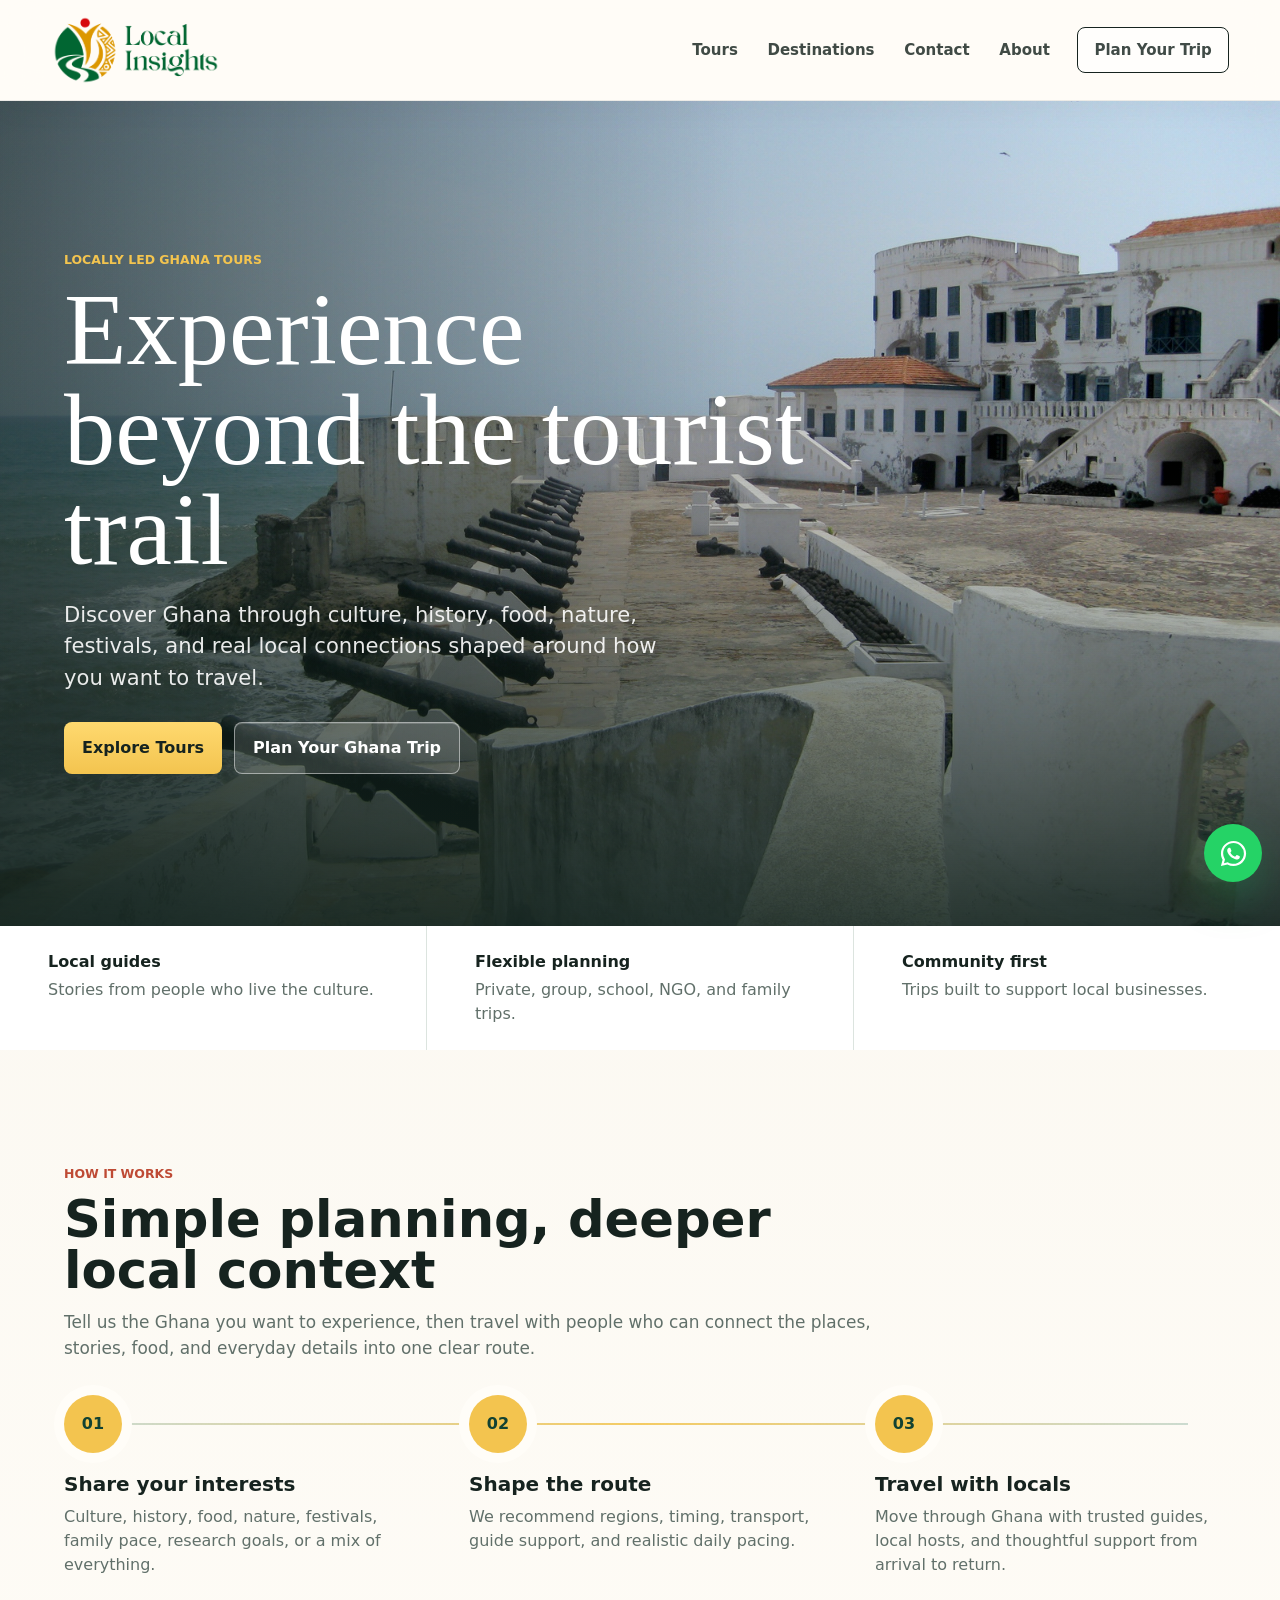
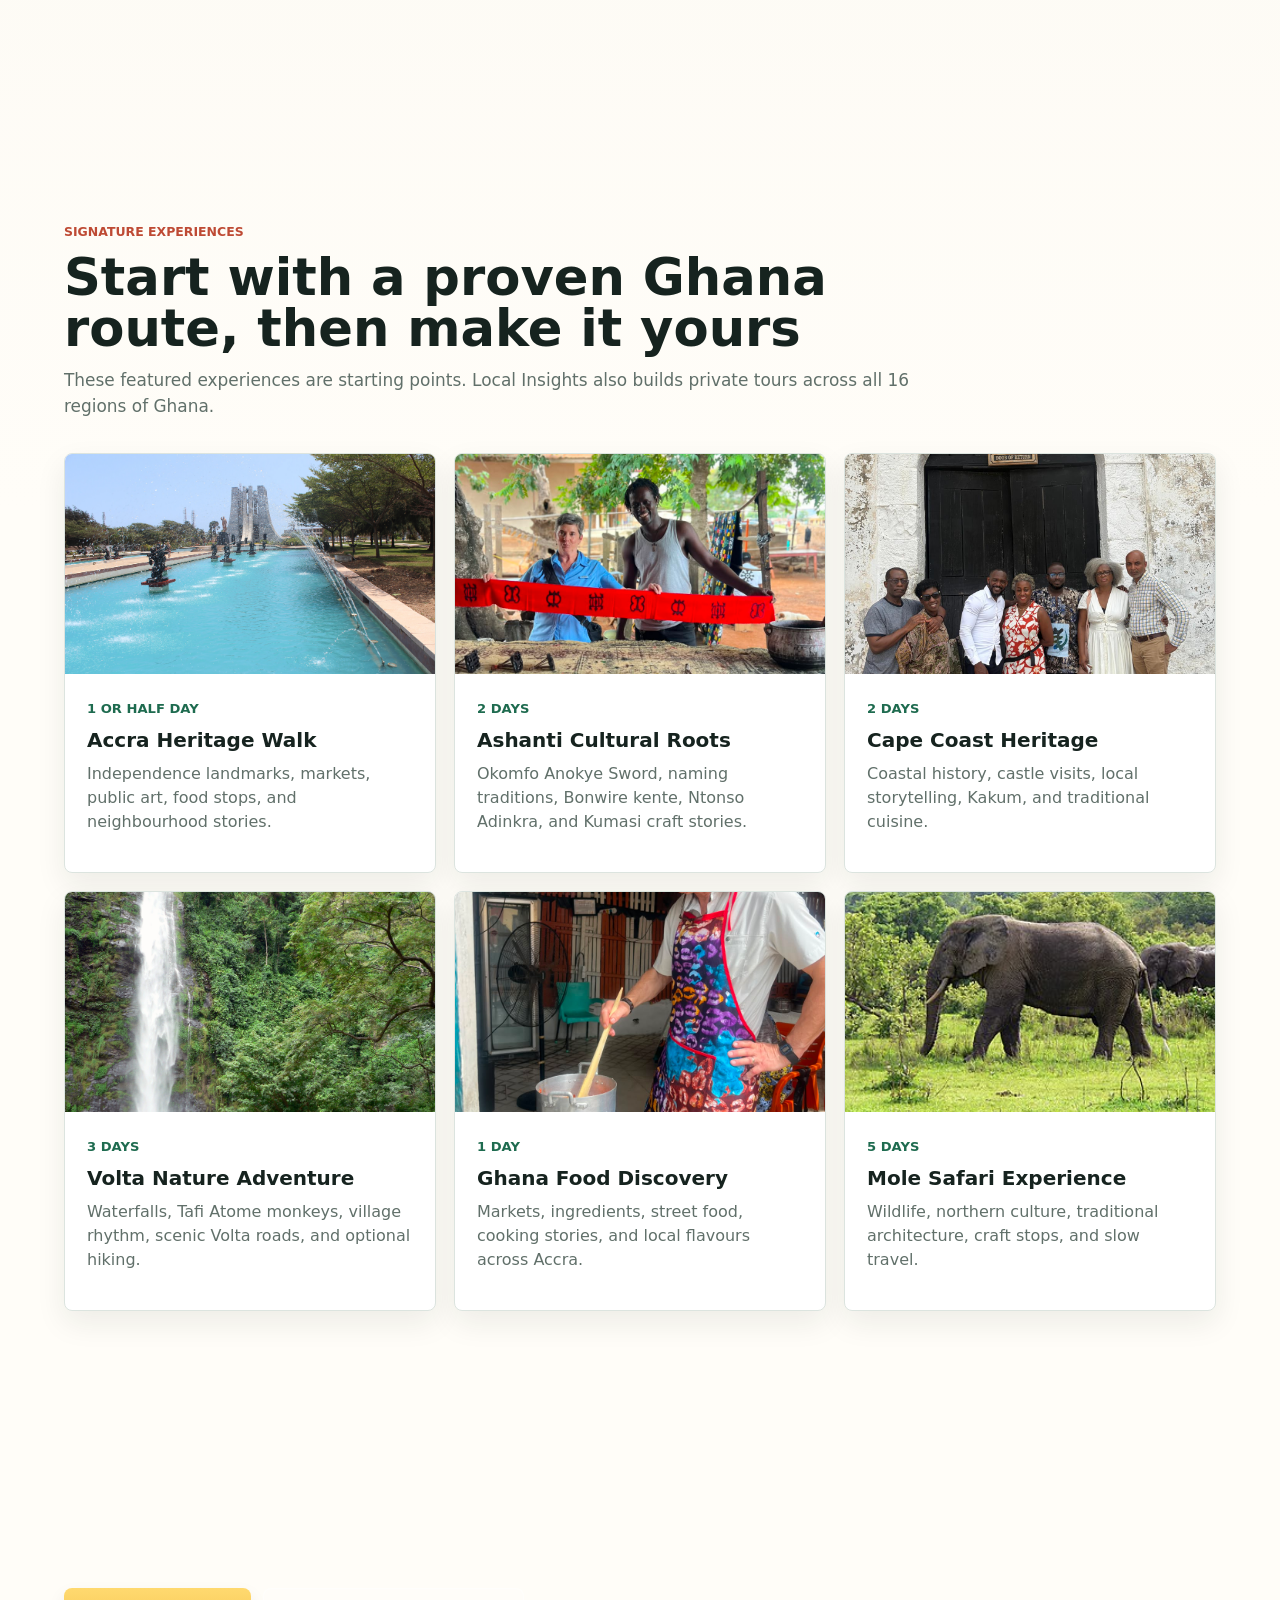
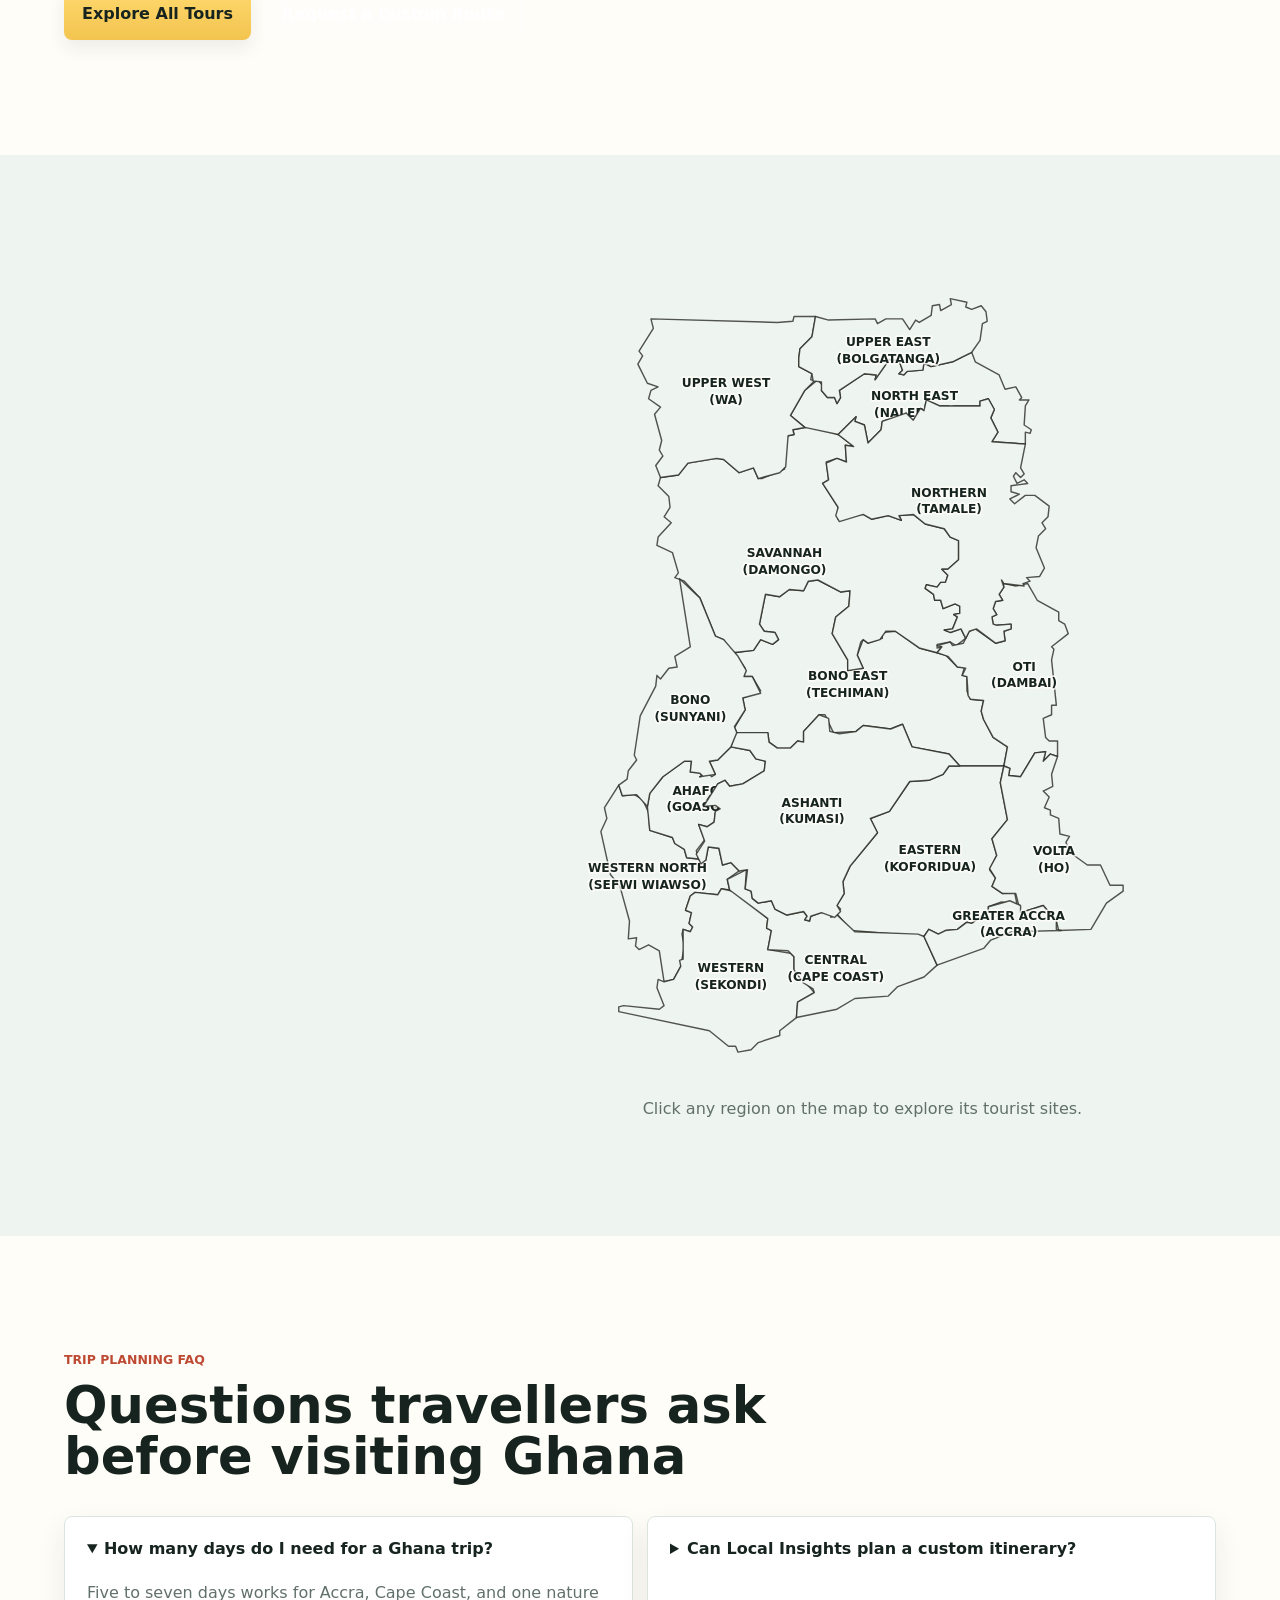
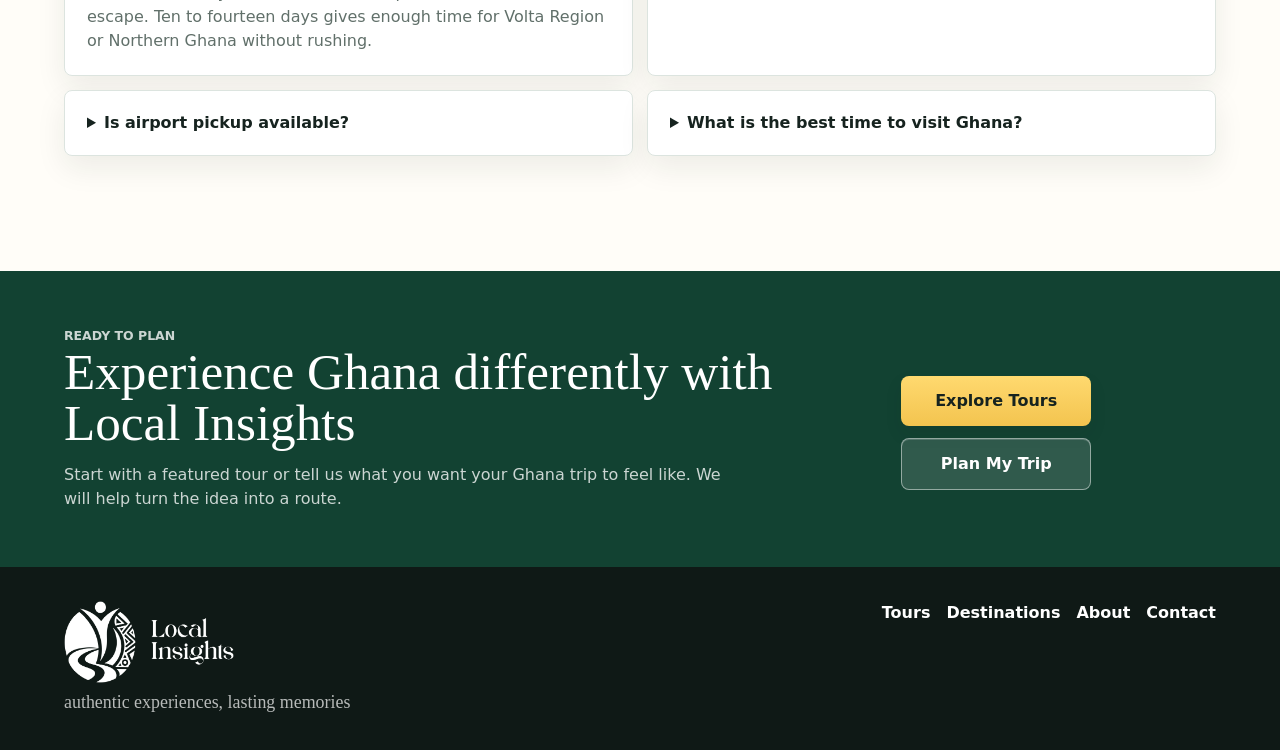
==== commit 173fcd81: "Prepare site for deployment" ====
--- a/index.html
+++ b/index.html
@@ -38,12 +38,10 @@
         <span></span><span></span><span></span>
       </button>
       <nav class="main-nav" data-nav aria-label="Main navigation">
-        
         <a href="tours.html">Tours</a>
         <a href="destinations.html">Destinations</a>
         <a href="contact.html">Contact</a>
         <a href="about.html">About</a>
-        <a href="blog.html">Travel Guide</a>
         <a class="nav-cta" href="contact.html">Plan Your Trip</a>
       </nav>
     </header>
@@ -81,23 +79,23 @@
             connect the places, stories, food, and everyday details into one clear route.
           </p>
         </div>
-        <div class="process-grid">
-          <article>
+        <ol class="process-flow">
+          <li>
             <span>01</span>
             <h3>Share your interests</h3>
             <p>Culture, history, food, nature, festivals, family pace, research goals, or a mix of everything.</p>
-          </article>
-          <article>
+          </li>
+          <li>
             <span>02</span>
             <h3>Shape the route</h3>
             <p>We recommend regions, timing, transport, guide support, and realistic daily pacing.</p>
-          </article>
-          <article>
+          </li>
+          <li>
             <span>03</span>
             <h3>Travel with locals</h3>
             <p>Move through Ghana with trusted guides, local hosts, and thoughtful support from arrival to return.</p>
-          </article>
-        </div>
+          </li>
+        </ol>
       </section>
 
       <section class="section">
@@ -105,67 +103,68 @@
           <p class="eyebrow">Signature experiences</p>
           <h2>Start with a proven Ghana route, then make it yours</h2>
           <p>
-            These experiences give travellers a clear starting point for culture,
-            heritage, nature, food, short escapes, and longer private journeys.
+            These featured experiences are starting points. Local Insights also
+            builds private tours across all 16 regions of Ghana.
           </p>
         </div>
         <div class="tour-preview-grid">
-          <article class="tour-preview">
-            <div class="tour-preview-image accra-preview" role="img" aria-label="Local Insights guests visiting Independence Square in Accra"></div>
-            <div>
-              <span>1 day</span>
+          <a class="tour-preview" href="tours.html#accra-heritage-walk" aria-label="View Accra Heritage Walk tour details">
+            <div class="tour-preview-image nkrumah-preview" role="img" aria-label="Local Insights guests visiting Independence Square in Accra"></div>
+            <div>
+              <span>1 or Half day</span>
               <h3>Accra Heritage Walk</h3>
               <p>Independence landmarks, markets, public art, food stops, and neighbourhood stories.</p>
             </div>
-          </article>
-          <article class="tour-preview">
-            <div class="tour-preview-image nkrumah-preview" role="img" aria-label="Refurbished Kwame Nkrumah Memorial Park fountains and mausoleum"></div>
-            <div>
-              <span>Half day</span>
-              <h3>Kwame Nkrumah Memorial Park</h3>
-              <p>Ghana's independence story through the mausoleum, museum, monuments, and national memory.</p>
-            </div>
-          </article>
-          <article class="tour-preview">
+          </a>
+          <a class="tour-preview" href="tours.html#ashanti-cultural-roots" aria-label="View Ashanti Cultural Roots tour details">
+            <div class="tour-preview-image ashanti-preview" role="img" aria-label="Adinkra symbols and Ashanti craft traditions"></div>
+            <div>
+              <span>2 days</span>
+              <h3>Ashanti Cultural Roots</h3>
+              <p>Okomfo Anokye Sword, naming traditions, Bonwire kente, Ntonso Adinkra, and Kumasi craft stories.</p>
+            </div>
+          </a>
+
+          <a class="tour-preview" href="tours.html#cape-coast-heritage" aria-label="View Cape Coast Heritage tour details">
             <div class="tour-preview-image cape-preview" role="img" aria-label="Local Insights group at Cape Coast Castle Door of Return"></div>
             <div>
               <span>2 days</span>
               <h3>Cape Coast Heritage</h3>
               <p>Coastal history, castle visits, local storytelling, Kakum, and traditional cuisine.</p>
             </div>
-          </article>
-          <article class="tour-preview">
+          </a>
+          <a class="tour-preview" href="tours.html#wli-waterfalls-adventure" aria-label="View Volta Nature Adventure tour details">
             <div class="tour-preview-image volta-preview" role="img" aria-label="Wli Waterfalls in the Volta Region"></div>
             <div>
               <span>3 days</span>
-              <h3>Wli Waterfalls Adventure</h3>
-              <p>Waterfalls, village rhythm, scenic Volta roads, fresh air, and optional hiking.</p>
-            </div>
-          </article>
-          <article class="tour-preview">
+              <h3>Volta Nature Adventure</h3>
+              <p>Waterfalls, Tafi Atome monkeys, village rhythm, scenic Volta roads, and optional hiking.</p>
+            </div>
+          </a>
+          <a class="tour-preview" href="tours.html#ghana-food-discovery" aria-label="View Ghana Food Discovery tour details">
             <div class="tour-preview-image food-preview" role="img" aria-label="Local Insights guest cooking during a Ghanaian food experience"></div>
             <div>
               <span>1 day</span>
               <h3>Ghana Food Discovery</h3>
               <p>Markets, ingredients, street food, cooking stories, and local flavours across Accra.</p>
             </div>
-          </article>
-          <article class="tour-preview">
+          </a>
+          <a class="tour-preview" href="tours.html#mole-safari-experience" aria-label="View Mole Safari Experience tour details">
             <div class="tour-preview-image mole-preview" role="img" aria-label="Elephant at Mole National Park"></div>
             <div>
               <span>5 days</span>
               <h3>Mole Safari Experience</h3>
               <p>Wildlife, northern culture, traditional architecture, craft stops, and slow travel.</p>
             </div>
-          </article>
-          <article class="tour-preview custom-preview-card">
+          </a>
+          <a class="tour-preview custom-preview-card" href="contact.html" aria-label="Plan a custom private Ghana trip">
             <div>
               <span>Custom</span>
               <h3>Build a Private Ghana Trip</h3>
               <p>For families, groups, NGOs, researchers, diaspora travellers, and corporate teams.</p>
-              <a class="text-link" href="contact.html">Plan a custom trip</a>
-            </div>
-          </article>
+              <strong class="text-link">Plan a custom trip</strong>
+            </div>
+          </a>
         </div>
         <div class="section-actions">
           <a class="button primary" href="tours.html">Explore All Tours</a>
@@ -177,18 +176,36 @@
         <div class="split-section">
           <div class="section-heading compact">
             <p class="eyebrow">Destinations we cover</p>
-            <h2>Choose your Ghana region first</h2>
+            <h2>Every corner of Ghana is within our reach</h2>
             <p>
-              Each region has a different pace. Start with the place that matches your
-              interests, then combine regions into a richer itinerary.
+              Local Insights plans tours across all 16 regions of Ghana. Select
+              a region on the map to explore its brief, tourist sites, and
+              route ideas in the full regional guide.
             </p>
             <a class="text-link" href="destinations.html">See all destinations</a>
           </div>
-          <div class="destination-grid">
-            <a class="destination-card accra" href="destinations.html"><span>Accra</span><h3>Modern Ghana, markets, food, nightlife, and art.</h3><p>Best for first arrivals and short stays.</p></a>
-            <a class="destination-card cape" href="destinations.html"><span>Cape Coast</span><h3>Heritage, coastal beauty, castles, and Kakum.</h3><p>Best for history and reflection.</p></a>
-            <a class="destination-card volta" href="destinations.html"><span>Volta Region</span><h3>Waterfalls, mountains, villages, and quiet scenery.</h3><p>Best for nature and slow travel.</p></a>
-            <a class="destination-card north" href="destinations.html"><span>Northern Ghana</span><h3>Wildlife, ancient landmarks, craft, and culture.</h3><p>Best for longer immersive trips.</p></a>
+          <div class="ghana-map-layout">
+            <svg class="ghana-map" viewBox="0 0 520 680" role="img" aria-labelledby="ghana-map-title ghana-map-desc">
+              <title id="ghana-map-title">Interactive map of Ghana regions</title>
+              <desc id="ghana-map-desc">Each region links to its section on the full regional guide page.</desc>
+              <a href="regions.html#western-north" aria-label="Explore Western North Region"><path class="region-fill tone-western-north" d="M109 557L110 553L116 555L118 551L115 548L117 539L112 537L116 525L120 522L139 524L142 519L149 520L147 511L157 504L150 497L143 499L140 485L131 484L129 495L125 498L123 494L113 493L111 486L103 481L101 476L82 470L81 455L76 444L69 440L59 441L56 432L44 451L46 460L41 471L49 507L57 517L65 546L64 561L71 560L70 567L73 570L81 566L90 571L94 597L102 595L108 584L111 567Z" /><text class="region-label" x="80" y="505"><tspan x="80">WESTERN NORTH</tspan><tspan x="80" dy="14">(SEFWI WIAWSO)</tspan></text></a>
+              <a href="regions.html#ahafo" aria-label="Explore Ahafo Region"><path class="region-fill tone-ahafo" d="M123 494L121 487L128 478L123 465L130 467L136 463L137 454L141 452L127 449L139 431L145 428L149 433L160 431L178 420L179 412L171 410L166 403L150 400L139 411L132 412L137 423L134 425L131 422L124 425L126 424L124 422L116 421L117 412L111 412L93 425L82 439L80 450L82 470L101 476L103 481L111 486L113 493Z" /><text class="region-label dark" x="121" y="440"><tspan x="121">AHAFO</tspan><tspan x="121" dy="14">(GOASO)</tspan></text></a>
+              <a href="regions.html#bono-east" aria-label="Explore Bono East Region"><path class="region-fill tone-bono-east" d="M348 353L348 341L344 340L346 333L340 333L330 323L308 317L288 303L277 304L277 309L265 313L261 310L256 323L261 334L248 336L248 327L235 305L238 291L249 282L250 269L242 270L223 260L215 261L211 269L199 268L191 274L179 272L174 297L178 303L187 304L190 310L185 314L175 310L169 319L153 321L162 334L161 341L168 341L175 353L160 359L162 369L153 384L155 388L181 388L182 396L189 401L200 401L206 395L211 396L211 387L224 373L229 373L236 388L255 387L261 382L284 385L294 381L302 400L333 406L342 416L379 416L382 400L370 392L362 377L360 370L362 361L351 360Z" /><text class="region-label" x="248" y="344"><tspan x="248">BONO EAST</tspan><tspan x="248" dy="14">(TECHIMAN)</tspan></text></a>
+              <a href="regions.html#savannah" aria-label="Explore Savannah Region"><path class="region-fill tone-savannah" d="M323 321L327 316L323 317L323 314L334 312L339 315L347 309L343 301L334 304L329 302L336 301L340 291L337 289L342 288L342 282L338 280L328 284L326 277L321 277L320 272L313 267L314 264L323 266L326 262L330 262L332 256L327 251L332 251L341 243L341 227L334 224L329 217L313 213L303 205L291 206L293 210L282 206L268 209L261 205L240 209L240 199L227 179L232 176L230 161L239 158L247 161L246 147L253 148L240 138L219 131L202 134L203 138L198 139L196 142L195 167L176 175L173 175L169 166L157 170L144 159L138 158L114 162L106 172L91 174L89 181L98 190L99 199L94 207L100 212L89 224L88 231L101 237L106 254L103 258L111 261L124 275L137 307L144 310L151 321L169 319L175 310L185 314L190 310L187 304L178 303L174 297L179 272L191 274L199 268L211 269L215 261L223 260L242 270L250 269L249 282L238 291L235 305L248 327L248 336L261 334L256 323L259 312L261 310L265 313L275 310L280 303L288 303L308 317Z" /><text class="region-label" x="195" y="241"><tspan x="195">SAVANNAH</tspan><tspan x="195" dy="14">(DAMONGO)</tspan></text></a>
+              <a href="regions.html#north-east" aria-label="Explore North East Region"><path class="region-fill tone-north-east" d="M240 138L255 123L254 127L262 130L265 145L276 134L277 127L297 120L303 126L309 116L312 118L314 109L325 114L354 114L359 114L359 110L366 108L371 117L368 124L374 136L369 144L397 146L397 136L401 137L402 134L396 130L397 114L400 109L392 109L394 107L389 98L380 100L375 88L355 77L352 69L336 77L318 81L312 78L311 84L298 85L295 88L291 87L294 84L291 76L283 75L271 92L272 88L262 87L241 101L242 107L239 112L237 107L231 107L226 101L227 97L223 92L212 101L200 122L212 132Z" /><text class="region-label" x="304" y="109"><tspan x="304">NORTH EAST</tspan><tspan x="304" dy="14">(NALERIGU)</tspan></text></a>
+              <a href="regions.html#oti" aria-label="Explore Oti Region"><path class="region-fill tone-oti" d="M379 416L384 418L383 424L393 425L405 405L414 404L412 412L418 406L424 408L424 395L417 395L414 392L412 376L419 373L419 365L423 365L419 327L421 318L419 316L433 305L430 297L425 294L425 287L407 277L399 263L389 265L379 263L378 260L379 266L375 272L378 277L372 278L370 284L373 289L369 291L370 297L373 298L385 297L385 301L379 303L380 311L372 313L355 301L350 303L345 313L336 315L334 312L323 315L327 316L323 321L332 324L340 333L347 334L344 340L348 341L349 357L351 360L362 361L360 370L362 377L370 392L382 400Z" /><text class="region-label" x="396" y="336"><tspan x="396">OTI</tspan><tspan x="396" dy="14">(DAMBAI)</tspan></text></a>
+              <a href="regions.html#western" aria-label="Explore Western Region"><path class="region-fill tone-western" d="M94 597L89 595L88 602L94 617L90 620L60 617L56 618L56 622L132 638L148 651L154 651L156 656L167 654L173 648L191 642L191 638L205 627L206 614L220 606L203 587L203 576L200 573L181 570L184 554L180 552L181 544L156 522L142 519L139 524L120 522L116 525L112 537L117 539L115 548L118 551L116 555L110 553L110 578L107 579L108 584L102 595Z" /><text class="region-label" x="150" y="589"><tspan x="150">WESTERN</tspan><tspan x="150" dy="14">(SEKONDI)</tspan></text></a>
+              <a href="regions.html#eastern" aria-label="Explore Eastern Region"><path class="region-fill tone-eastern" d="M342 416L333 416L328 423L316 428L300 429L283 454L267 460L273 472L250 500L244 513L245 523L239 533L242 536L239 540L251 554L312 559L316 553L324 557L330 554L340 553L348 547L352 548L366 538L366 534L377 530L390 532L388 522L378 523L369 517L372 510L367 503L373 491L369 477L382 461L376 430L379 416Z" /><text class="region-label dark" x="317" y="490"><tspan x="317">EASTERN</tspan><tspan x="317" dy="14">(KOFORIDUA)</tspan></text></a>
+              <a href="regions.html#northern" aria-label="Explore Northern Region"><path class="region-fill tone-northern" d="M347 309L350 303L356 301L372 313L380 311L379 303L385 301L385 297L373 298L370 297L369 291L373 289L370 284L372 278L378 277L375 272L379 266L377 260L379 263L396 265L395 263L401 261L398 258L409 257L413 250L406 233L408 223L414 217L411 212L416 207L417 198L405 189L397 189L388 196L384 192L392 188L385 186L385 181L399 179L396 176L390 179L387 173L389 170L393 174L396 171L393 166L397 146L369 144L374 136L368 124L371 117L366 108L359 110L359 114L354 114L325 114L314 109L312 118L309 116L303 126L297 120L277 127L276 134L265 145L262 130L254 127L255 123L240 138L253 148L246 147L247 161L239 158L230 162L232 176L227 179L240 199L238 206L241 211L261 205L268 209L282 206L293 210L291 206L303 205L313 213L329 217L334 224L341 227L341 243L332 251L327 251L332 256L330 262L326 262L323 266L314 264L313 267L320 272L321 277L326 277L328 284L338 280L342 282L342 288L337 289L340 291L336 301L329 302L334 304L343 301Z" /><text class="region-label dark" x="333" y="190"><tspan x="333">NORTHERN</tspan><tspan x="333" dy="14">(TAMALE)</tspan></text></a>
+              <a href="regions.html#central" aria-label="Explore Central Region"><path class="region-fill tone-central" d="M149 520L181 544L180 552L184 554L181 570L198 571L203 576L203 587L211 598L219 603L220 606L206 614L205 627L239 620L254 611L282 609L290 601L312 593L323 583L312 559L307 557L254 555L239 541L234 543L233 539L226 539L217 542L216 546L212 545L214 542L211 538L197 541L187 536L184 529L173 531L168 527L167 521L162 519L163 503L147 511Z" /><text class="region-label" x="238" y="582"><tspan x="238">CENTRAL</tspan><tspan x="238" dy="14">(CAPE COAST)</tspan></text></a>
+              <a href="regions.html#ashanti" aria-label="Explore Ashanti Region"><path class="region-fill tone-ashanti" d="M157 504L164 503L162 519L167 521L168 527L173 531L184 529L187 536L197 541L211 538L214 542L212 545L216 546L217 542L226 539L237 543L242 538L239 533L245 523L244 513L250 500L273 472L267 460L283 454L300 429L316 428L328 423L333 416L342 416L333 406L302 400L294 381L284 385L261 382L255 387L241 389L233 387L232 376L224 373L211 387L211 396L206 395L200 401L189 401L182 396L181 388L154 388L150 400L166 403L171 410L179 412L178 420L160 431L149 433L145 428L139 431L127 450L137 449L141 452L137 454L136 463L130 467L123 465L128 479L121 490L125 498L129 495L131 484L140 485L143 499L150 497Z" /><text class="region-label dark" x="218" y="450"><tspan x="218">ASHANTI</tspan><tspan x="218" dy="14">(KUMASI)</tspan></text></a>
+              <a href="regions.html#bono" aria-label="Explore Bono Region"><path class="region-fill tone-bono" d="M80 450L82 439L93 425L111 412L117 412L116 421L124 422L126 424L124 425L137 423L132 412L139 411L150 400L155 388L153 383L162 369L160 359L175 355L168 341L161 341L163 336L156 324L144 310L137 307L124 275L107 259L116 316L103 324L105 333L98 334L91 343L88 340L87 349L74 374L69 407L71 411L64 420L63 427L56 432L59 441L71 440Z" /><text class="region-label" x="116" y="364"><tspan x="116">BONO</tspan><tspan x="116" dy="14">(SUNYANI)</tspan></text></a>
+              <a href="regions.html#volta" aria-label="Explore Volta Region"><path class="region-fill tone-volta" d="M379 416L376 430L382 461L369 477L373 491L367 502L372 510L369 517L378 523L389 523L393 539L412 533L423 546L425 554L452 553L465 531L479 521L479 516L468 516L460 499L449 499L435 489L431 480L434 475L426 473L425 460L418 457L418 453L413 451L417 442L412 437L420 433L419 423L424 408L418 406L412 412L414 404L405 405L393 425L383 424L384 418Z" /><text class="region-label dark" x="421" y="491"><tspan x="421">VOLTA</tspan><tspan x="421" dy="14">(HO)</tspan></text></a>
+              <a href="regions.html#upper-west" aria-label="Explore Upper West Region"><path class="region-fill tone-upper-west" d="M212 132L200 122L212 101L220 93L217 92L218 87L207 81L207 74L208 66L218 56L221 39L203 39L202 43L189 44L83 41L85 49L73 68L76 72L72 79L80 95L89 98L83 101L81 108L91 115L86 121L92 143L90 151L93 156L87 164L91 174L106 172L114 162L138 158L144 159L157 170L169 166L173 175L191 170L196 165L198 139L203 138L202 134Z" /><text class="region-label dark" x="146" y="98"><tspan x="146">UPPER WEST</tspan><tspan x="146" dy="14">(WA)</tspan></text></a>
+              <a href="regions.html#upper-east" aria-label="Explore Upper East Region"><path class="region-fill tone-upper-east" d="M352 69L359 59L361 45L365 43L364 35L360 30L352 33L347 31L348 27L334 24L335 29L326 34L325 29L319 30L318 38L308 44L305 42L300 50L294 41L280 41L273 45L271 41L232 42L221 39L218 56L208 66L207 74L207 81L218 87L219 93L226 94L226 101L231 107L237 107L239 112L242 107L241 101L262 87L272 88L271 92L283 75L291 76L294 84L291 87L295 88L298 85L311 84L312 78L318 81L336 77Z" /><text class="region-label" x="282" y="64"><tspan x="282">UPPER EAST</tspan><tspan x="282" dy="14">(BOLGATANGA)</tspan></text></a>
+              <a href="regions.html#greater-accra" aria-label="Explore Greater Accra Region"><path class="region-fill tone-greater-accra" d="M312 559L323 583L362 569L368 562L386 555L427 554L423 553L423 546L412 533L393 539L393 533L384 529L366 534L366 538L352 548L348 547L340 553L330 554L324 557L316 553Z" /><text class="region-label" x="383" y="545"><tspan x="383">GREATER ACCRA</tspan><tspan x="383" dy="14">(ACCRA)</tspan></text></a>
+            </svg>
+            <p class="map-caption">Click any region on the map to explore its tourist sites.</p>
           </div>
         </div>
       </section>
--- a/styles/styles.css
+++ b/styles/styles.css
@@ -50,9 +50,13 @@
 .button,
 .filter,
 .text-link,
-.process-grid article,
+.process-flow li,
+.ghana-map a,
+.region-preview-grid a,
+.region-jump-list a,
 .tour-card,
 .tour-preview,
+.region-guide-card,
 .destination-card,
 .faq-grid details,
 .style-grid article,
@@ -448,7 +452,7 @@
 }
 
 .hero-tours {
-  background-image: url("../images/kakum.jpg");
+  background-image: url("../images/elmina-castle.jpg");
 }
 
 .hero-destinations {
@@ -460,7 +464,7 @@
 }
 
 .hero-about {
-  background-image: url("../images/client-hosted-food.jpeg");
+  background-image: url("../images/about-hero-ancestral-graveyard.jpeg");
 }
 
 .hero-responsible {
@@ -473,6 +477,10 @@
 
 .hero-contact {
   background-image: url("../images/client-boat-ride.jpeg");
+}
+
+.hero-regions {
+  background-image: url("../images/amedzofe-mount-gemi.jpg");
 }
 
 .page-intro {
@@ -507,30 +515,52 @@
   box-shadow: 0 18px 40px rgba(22, 35, 31, 0.1);
 }
 
+.static-info-grid .info-card {
+  transition: none;
+}
+
+.static-info-grid .info-card:hover,
+.static-info-grid .info-card:focus-within {
+  border-color: var(--line);
+  transform: none;
+  box-shadow: var(--shadow-soft);
+}
+
 .info-card p {
   color: var(--muted);
 }
 
-.process-grid {
-  display: grid;
+.process-flow {
+  position: relative;
+  display: grid;
+  padding: 0;
+  margin: 0;
   grid-template-columns: repeat(3, minmax(0, 1fr));
-  gap: 18px;
+  gap: clamp(24px, 5vw, 72px);
   counter-reset: step;
-}
-
-.process-grid article {
+  list-style: none;
+}
+
+.process-flow::before {
+  position: absolute;
+  top: 28px;
+  left: 28px;
+  right: 28px;
+  height: 2px;
+  background: linear-gradient(90deg, rgba(30, 107, 79, 0.22), rgba(243, 196, 79, 0.88), rgba(30, 107, 79, 0.22));
+  content: "";
+}
+
+.process-flow li {
   position: relative;
-  min-height: 260px;
-  padding: 26px;
-  border: 1px solid var(--line);
-  border-radius: 8px;
-  background:
-    linear-gradient(180deg, rgba(255, 255, 255, 0.98), rgba(238, 244, 240, 0.72));
-  box-shadow: var(--shadow-soft);
-}
-
-.process-grid article:hover,
-.process-grid article:focus-within,
+  padding-top: 78px;
+}
+
+.process-flow li:hover,
+.process-flow li:focus-within {
+  transform: translateY(-3px);
+}
+
 .tour-preview:hover,
 .tour-preview:focus-within,
 .faq-grid details:hover,
@@ -540,19 +570,26 @@
   box-shadow: 0 18px 40px rgba(22, 35, 31, 0.1);
 }
 
-.process-grid span {
+.process-flow span {
+  position: absolute;
+  top: 0;
+  left: 0;
   display: inline-grid;
-  width: 48px;
-  height: 48px;
-  margin-bottom: 42px;
+  width: 58px;
+  height: 58px;
   place-items: center;
   border-radius: 50%;
   color: var(--green-dark);
   background: var(--gold);
+  box-shadow: 0 0 0 10px var(--paper);
   font-weight: 900;
 }
 
-.process-grid p,
+.process-flow h3 {
+  margin-bottom: 8px;
+}
+
+.process-flow p,
 .tour-preview p,
 .faq-grid p {
   color: var(--muted);
@@ -578,6 +615,10 @@
 
 .image-panel.market {
   background-image: url("../images/client-food-cooking.jpeg");
+}
+
+.image-panel.craft {
+  background-image: url("../images/client-cultural-adinkra.jpeg");
 }
 
 .image-panel.waterfall {
@@ -663,11 +704,18 @@
 }
 
 .tour-preview {
+  display: block;
   overflow: hidden;
   border: 1px solid var(--line);
   border-radius: 8px;
   background: var(--surface);
   box-shadow: var(--shadow-soft);
+}
+
+.tour-preview:focus-visible,
+.destination-card:focus-visible {
+  outline: 3px solid rgba(243, 196, 79, 0.88);
+  outline-offset: 4px;
 }
 
 .tour-preview > div:not(.tour-preview-image) {
@@ -707,6 +755,10 @@
   background-image: url("../images/client-food-cooking.jpeg");
 }
 
+.ashanti-preview {
+  background-image: url("../images/client-cultural-adinkra.jpeg");
+}
+
 .cape-preview {
   background-image: url("../images/client-cape-coast-door-return.jpeg");
 }
@@ -735,6 +787,8 @@
 }
 
 .custom-preview-card .text-link {
+  display: inline-block;
+  margin-top: 6px;
   color: var(--gold);
 }
 
@@ -755,6 +809,129 @@
   display: grid;
   grid-template-columns: repeat(3, minmax(0, 1fr));
   gap: 18px;
+}
+
+.nationwide-panel {
+  display: grid;
+  grid-template-columns: minmax(0, 1fr) auto;
+  gap: clamp(18px, 4vw, 40px);
+  align-items: center;
+  margin-bottom: 28px;
+  padding: clamp(22px, 4vw, 34px);
+  border: 1px solid rgba(30, 107, 79, 0.2);
+  border-radius: 8px;
+  background:
+    linear-gradient(135deg, rgba(238, 244, 240, 0.98), rgba(255, 253, 248, 0.94)),
+    var(--soft);
+  box-shadow: var(--shadow-soft);
+}
+
+.nationwide-panel h2 {
+  margin: 0 0 10px;
+  font-size: clamp(1.5rem, 3vw, 2.15rem);
+}
+
+.nationwide-panel p:last-child {
+  margin-bottom: 0;
+  color: var(--muted);
+}
+
+.region-preview-grid {
+  display: grid;
+  grid-template-columns: repeat(4, minmax(0, 1fr));
+  gap: 12px;
+  margin-bottom: 26px;
+}
+
+.region-preview-grid a {
+  display: block;
+  min-height: 142px;
+  padding: 18px;
+  border: 1px solid var(--line);
+  border-radius: 8px;
+  background: white;
+  box-shadow: var(--shadow-soft);
+}
+
+.region-preview-grid a:hover,
+.region-preview-grid a:focus-visible,
+.region-guide-card:hover,
+.region-guide-card:focus-within,
+.region-jump-list a:hover,
+.region-jump-list a:focus-visible {
+  border-color: rgba(30, 107, 79, 0.42);
+  transform: translateY(-3px);
+  box-shadow: 0 18px 40px rgba(22, 35, 31, 0.1);
+}
+
+.region-preview-grid span {
+  display: block;
+  margin-bottom: 8px;
+  color: var(--green-dark);
+  font-size: 1.02rem;
+  font-weight: 900;
+}
+
+.region-preview-grid p {
+  margin-bottom: 0;
+  color: var(--muted);
+  font-size: 0.94rem;
+}
+
+.region-guide-actions {
+  margin-bottom: 30px;
+}
+
+.region-jump-list {
+  display: flex;
+  flex-wrap: wrap;
+  gap: 10px;
+}
+
+.region-jump-list a {
+  padding: 10px 13px;
+  border: 1px solid var(--line);
+  border-radius: 8px;
+  background: white;
+  color: var(--green-dark);
+  font-weight: 850;
+}
+
+.regional-guide-grid {
+  display: grid;
+  grid-template-columns: repeat(2, minmax(0, 1fr));
+  gap: 18px;
+}
+
+.region-guide-card {
+  scroll-margin-top: 98px;
+  padding: clamp(22px, 4vw, 32px);
+  border: 1px solid var(--line);
+  border-radius: 8px;
+  background:
+    linear-gradient(180deg, rgba(255, 255, 255, 0.99), rgba(255, 253, 248, 0.95));
+  box-shadow: var(--shadow-soft);
+}
+
+.region-guide-card h2 {
+  margin-bottom: 12px;
+  font-size: clamp(1.7rem, 3vw, 2.6rem);
+}
+
+.region-guide-card h3 {
+  margin-top: 20px;
+}
+
+.region-guide-card ul {
+  display: grid;
+  gap: 8px;
+  padding-left: 19px;
+  margin: 0;
+  color: var(--muted);
+}
+
+.region-brief {
+  color: var(--muted);
 }
 
 .tour-card {
@@ -888,6 +1065,152 @@
   gap: clamp(24px, 5vw, 70px);
 }
 
+.ghana-map-layout {
+  display: grid;
+  gap: 16px;
+  align-items: start;
+}
+
+.ghana-map {
+  display: block;
+  width: min(100%, 620px);
+  height: auto;
+  margin-inline: auto;
+}
+
+.ghana-map a {
+  cursor: pointer;
+}
+
+.region-fill {
+  fill: #eef4f0;
+  stroke: rgba(38, 39, 32, 0.78);
+  stroke-linejoin: round;
+  stroke-width: 1.2;
+  transition:
+    fill 180ms ease,
+    filter 180ms ease,
+    transform 180ms ease;
+}
+
+.ghana-map a:hover .region-fill,
+.ghana-map a:focus-visible .region-fill {
+  filter: drop-shadow(0 10px 16px rgba(18, 66, 50, 0.22));
+}
+
+.ghana-map a:focus-visible {
+  outline: none;
+}
+
+.ghana-map a:focus-visible .region-fill {
+  stroke: var(--green-dark);
+  stroke-width: 4;
+}
+
+.region-label {
+  pointer-events: none;
+  fill: var(--ink);
+  paint-order: stroke;
+  stroke: rgba(255, 253, 248, 0.78);
+  stroke-width: 3px;
+  stroke-linejoin: round;
+  font-size: 0.64rem;
+  font-weight: 900;
+  text-anchor: middle;
+}
+
+.region-label.dark {
+  fill: var(--ink);
+  stroke: rgba(255, 253, 248, 0.72);
+}
+
+.ghana-map a:hover .tone-upper-west,
+.ghana-map a:focus-visible .tone-upper-west {
+  fill: #d5a046;
+}
+
+.ghana-map a:hover .tone-upper-east,
+.ghana-map a:focus-visible .tone-upper-east {
+  fill: #ef315f;
+}
+
+.ghana-map a:hover .tone-north-east,
+.ghana-map a:focus-visible .tone-north-east {
+  fill: #374a86;
+}
+
+.ghana-map a:hover .tone-northern,
+.ghana-map a:focus-visible .tone-northern {
+  fill: #a8ee81;
+}
+
+.ghana-map a:hover .tone-savannah,
+.ghana-map a:focus-visible .tone-savannah {
+  fill: #187904;
+}
+
+.ghana-map a:hover .tone-oti,
+.ghana-map a:focus-visible .tone-oti {
+  fill: #72519b;
+}
+
+.ghana-map a:hover .tone-bono,
+.ghana-map a:focus-visible .tone-bono {
+  fill: #ff7e83;
+}
+
+.ghana-map a:hover .tone-bono-east,
+.ghana-map a:focus-visible .tone-bono-east {
+  fill: #f35d12;
+}
+
+.ghana-map a:hover .tone-eastern,
+.ghana-map a:focus-visible .tone-eastern {
+  fill: #fb8c34;
+}
+
+.ghana-map a:hover .tone-ahafo,
+.ghana-map a:focus-visible .tone-ahafo {
+  fill: #6ecb4f;
+}
+
+.ghana-map a:hover .tone-ashanti,
+.ghana-map a:focus-visible .tone-ashanti {
+  fill: #ffd641;
+}
+
+.ghana-map a:hover .tone-volta,
+.ghana-map a:focus-visible .tone-volta {
+  fill: #9ddff3;
+}
+
+.ghana-map a:hover .tone-western-north,
+.ghana-map a:focus-visible .tone-western-north {
+  fill: #7b5338;
+}
+
+.ghana-map a:hover .tone-western,
+.ghana-map a:focus-visible .tone-western {
+  fill: #0aa4d6;
+}
+
+.ghana-map a:hover .tone-central,
+.ghana-map a:focus-visible .tone-central {
+  fill: #ec16a9;
+}
+
+.ghana-map a:hover .tone-greater-accra,
+.ghana-map a:focus-visible .tone-greater-accra {
+  fill: #e31919;
+}
+
+.map-caption {
+  max-width: 620px;
+  margin: 0 auto;
+  color: var(--muted);
+  text-align: center;
+}
+
 .destination-grid,
 .style-grid,
 .blog-grid {
@@ -1097,6 +1420,47 @@
   font-weight: 800;
 }
 
+.partner-band {
+  display: grid;
+  grid-template-columns: minmax(0, 0.9fr) minmax(280px, 1.1fr);
+  gap: clamp(22px, 5vw, 64px);
+  align-items: center;
+  padding: clamp(24px, 4vw, 38px);
+  border: 1px solid rgba(30, 107, 79, 0.2);
+  border-radius: 8px;
+  background:
+    linear-gradient(135deg, rgba(238, 244, 240, 0.96), rgba(255, 253, 248, 0.98));
+}
+
+.partner-band h2 {
+  margin-bottom: 12px;
+}
+
+.partner-band p:not(.eyebrow) {
+  max-width: 620px;
+  color: var(--muted);
+}
+
+.partner-list {
+  display: flex;
+  flex-wrap: wrap;
+  gap: 12px;
+  justify-content: flex-end;
+  padding: 0;
+  margin: 0;
+  list-style: none;
+}
+
+.partner-list li {
+  padding: 12px 16px;
+  border: 1px solid var(--line);
+  border-radius: 999px;
+  color: var(--green-dark);
+  background: white;
+  font-weight: 900;
+  box-shadow: 0 8px 18px rgba(22, 35, 31, 0.06);
+}
+
 .impact-list {
   display: grid;
   gap: 12px;
@@ -1244,8 +1608,16 @@
   color: var(--muted);
 }
 
-.tour-detail-body ol {
-  padding-left: 22px;
+.tour-detail-body ol,
+.plain-list {
+  color: var(--muted);
+}
+
+.plain-list {
+  display: grid;
+  gap: 8px;
+  padding-left: 0;
+  list-style: none;
 }
 
 .whatsapp {
@@ -1548,8 +1920,8 @@
   .tour-grid,
   .style-grid,
   .content-grid,
-  .process-grid,
-  .tour-preview-grid {
+  .tour-preview-grid,
+  .region-preview-grid {
     grid-template-columns: repeat(2, minmax(0, 1fr));
   }
 
@@ -1557,8 +1929,14 @@
   .responsible,
   .plan-section,
   .about-section,
+  .nationwide-panel,
+  .partner-band,
   .two-column {
     grid-template-columns: 1fr;
+  }
+
+  .partner-list {
+    justify-content: flex-start;
   }
 
   .about-image {
@@ -1616,9 +1994,10 @@
 
   .trust-strip,
   .tour-grid,
-  .process-grid,
   .tour-preview-grid,
   .destination-grid,
+  .region-preview-grid,
+  .regional-guide-grid,
   .style-grid,
   .content-grid,
   .faq-grid,
@@ -1628,6 +2007,31 @@
     grid-template-columns: 1fr;
   }
 
+  .process-flow {
+    grid-template-columns: 1fr;
+    gap: 26px;
+    padding-left: 58px;
+  }
+
+  .process-flow::before {
+    top: 0;
+    bottom: 0;
+    left: 28px;
+    right: auto;
+    width: 2px;
+    height: auto;
+    background: linear-gradient(180deg, rgba(30, 107, 79, 0.18), rgba(243, 196, 79, 0.88), rgba(30, 107, 79, 0.18));
+  }
+
+  .process-flow li {
+    min-height: 84px;
+    padding-top: 0;
+  }
+
+  .process-flow span {
+    left: -58px;
+  }
+
   .cta-band {
     align-items: flex-start;
     flex-direction: column;
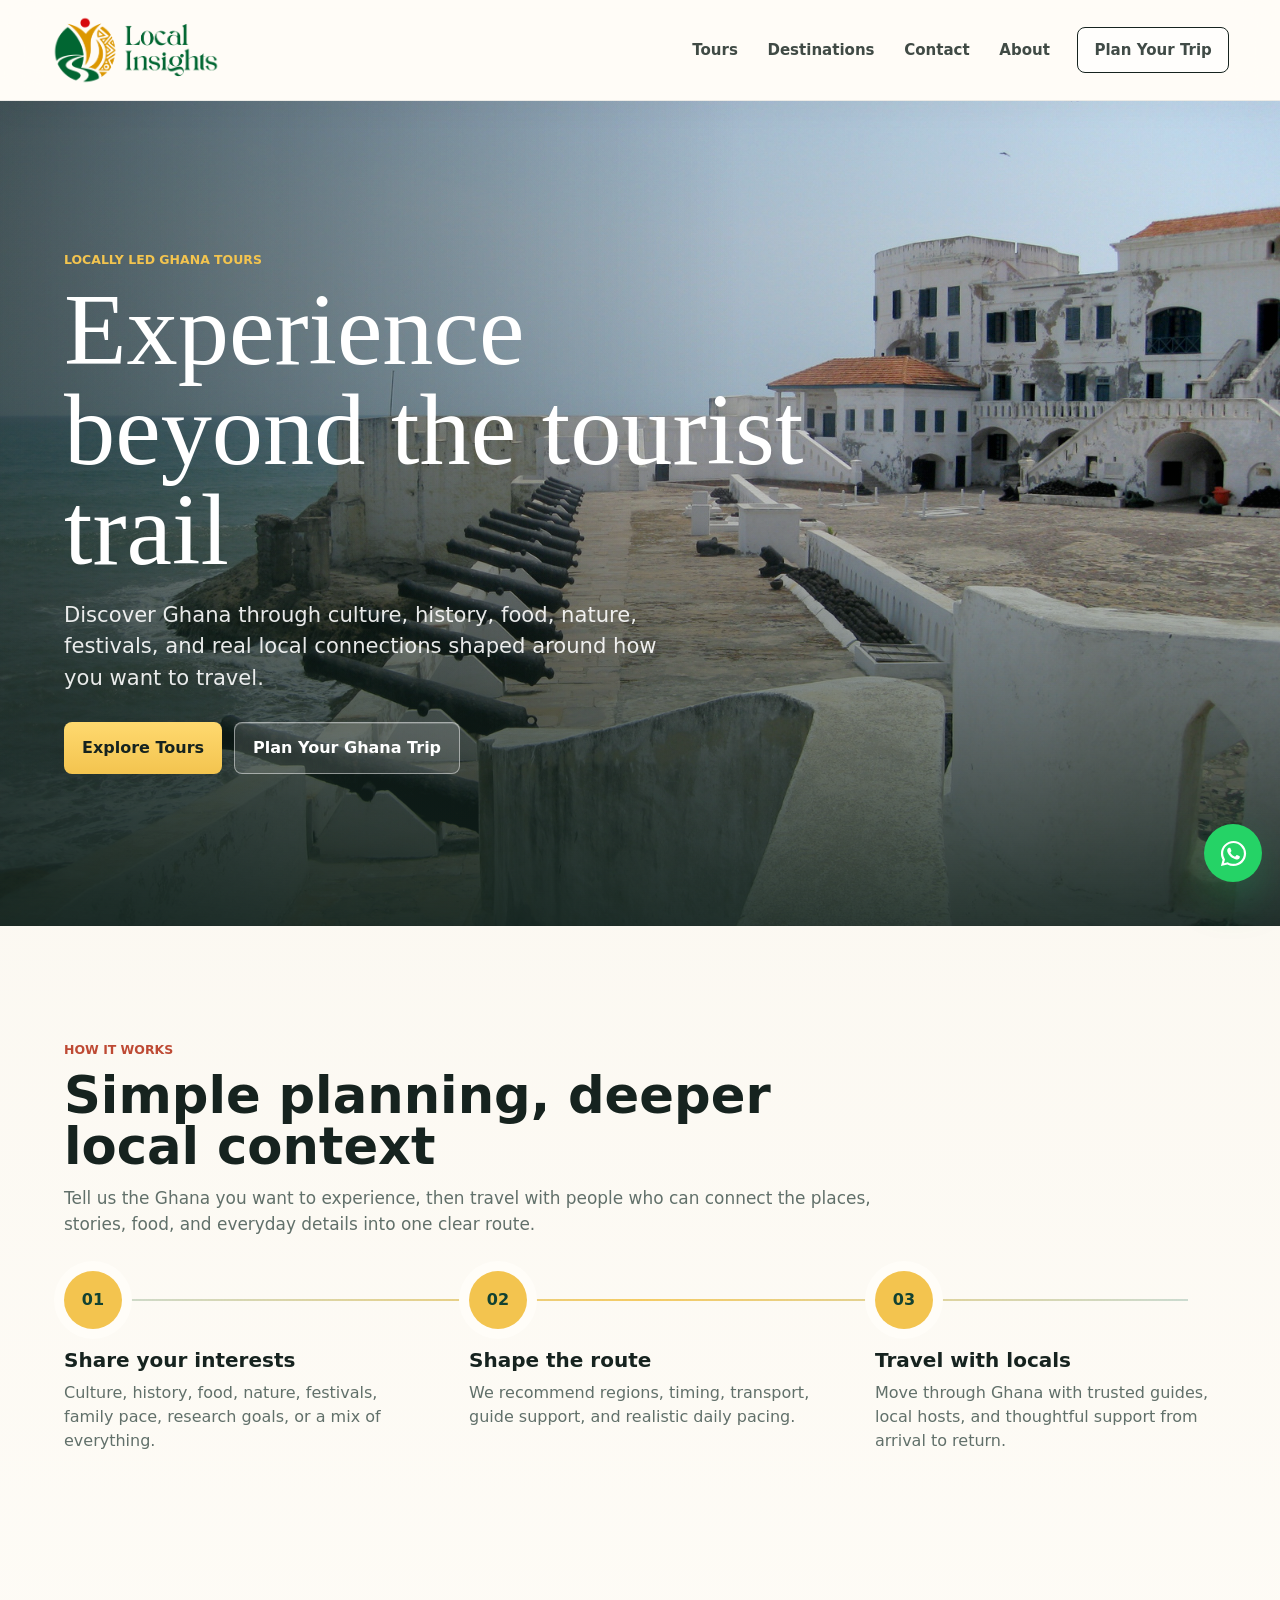
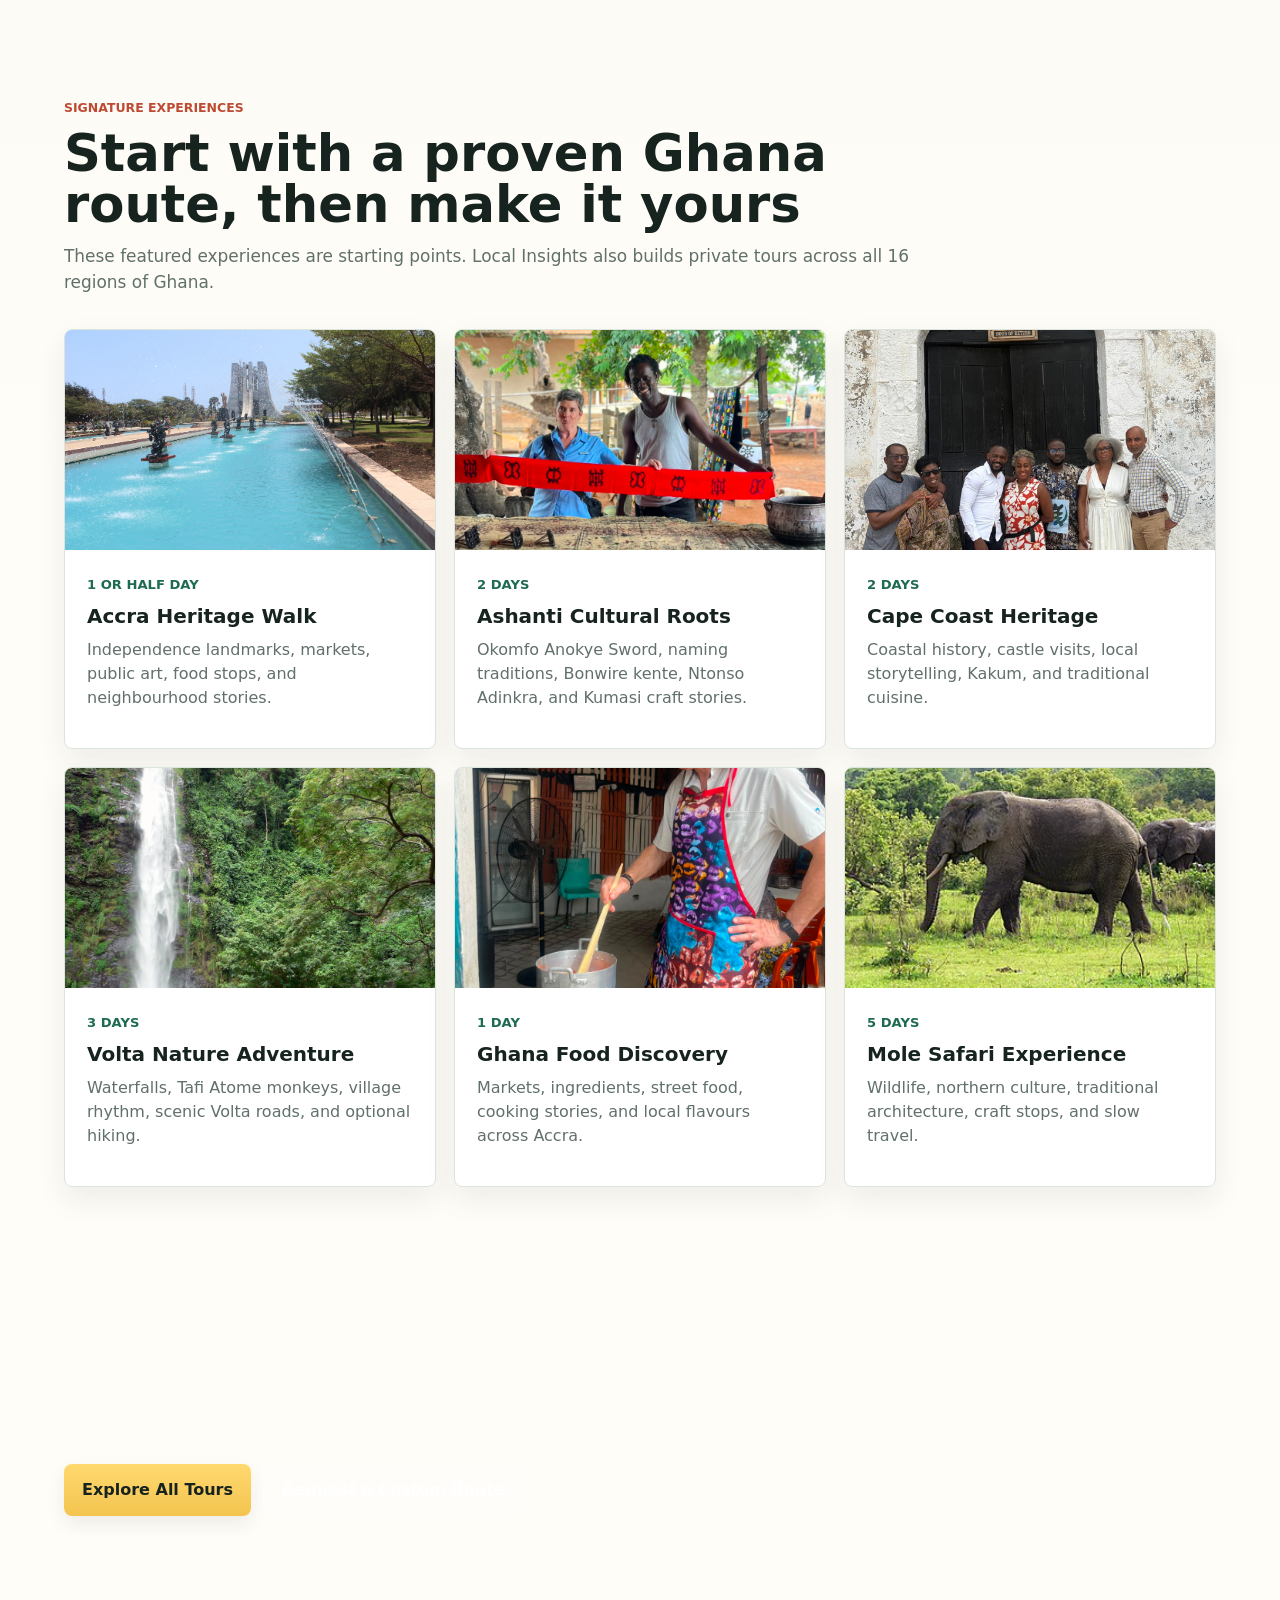
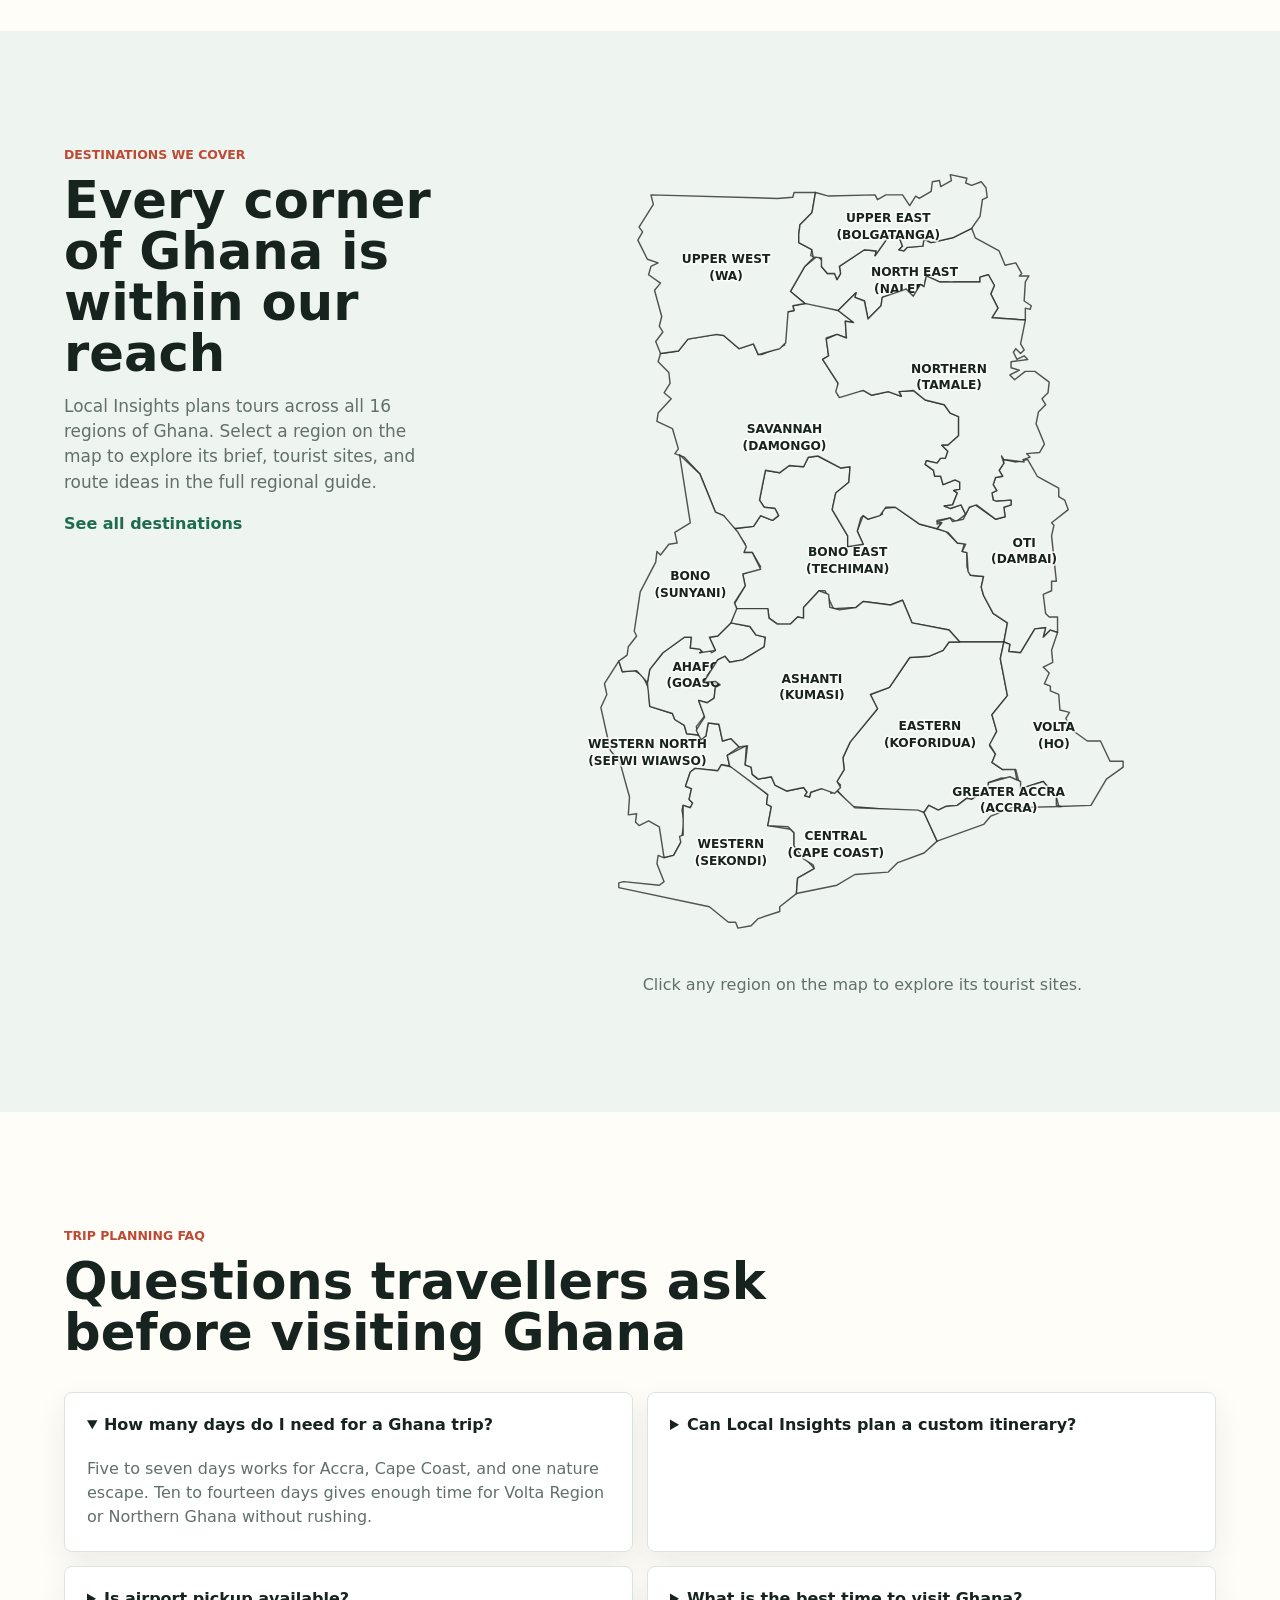
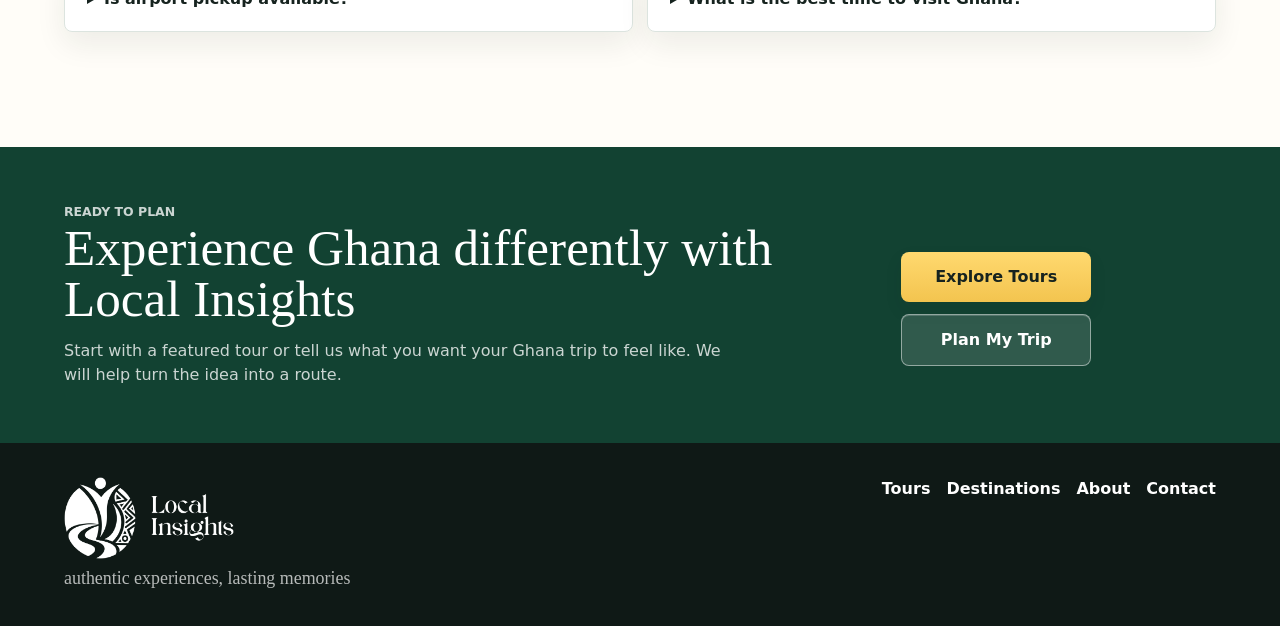
==== commit fceb4d1c: "route fixed" ====
--- a/index.html
+++ b/index.html
@@ -26,7 +26,7 @@
     <meta name="twitter:image" content="https://localinsightsgh.com/images/cape-coast-castle.jpg" />
     <script type="application/ld+json">
       
-      {"@context":"https://schema.org","@graph":[{"@type":"TravelAgency","name":"Local Insights Ghana","url":"https://localinsightsgh.com","description":"Locally led Ghana tours, cultural experiences, nature trips, food tours, heritage journeys, and custom travel planning.","areaServed":["Ghana","Accra","Cape Coast","Volta Region","Northern Ghana"],"knowsAbout":["Ghana tours","Ghana cultural travel","Cape Coast heritage","Accra food tours","Volta Region nature travel"],"contactPoint":{"@type":"ContactPoint","contactType":"customer service","url":"https://localinsightsgh.com/contact.html"}},{"@type":"WebSite","name":"Local Insights Ghana","url":"https://localinsightsgh.com"},{"@type":"SiteNavigationElement","name":["Tours","Contact","About"],"url":["https://localinsightsgh.com/tours.html","https://localinsightsgh.com/contact.html","https://localinsightsgh.com/about.html"]},{"@type":"BreadcrumbList","itemListElement":[{"@type":"ListItem","position":1,"name":"Home","item":"https://localinsightsgh.com"}]}]}
+      {"@context":"https://schema.org","@graph":[{"@type":"TravelAgency","name":"Local Insights Ghana","url":"https://localinsightsgh.com","description":"Locally led Ghana tours, cultural experiences, nature trips, food tours, heritage journeys, and custom travel planning.","areaServed":["Ghana","Accra","Cape Coast","Volta Region","Northern Ghana"],"knowsAbout":["Ghana tours","Ghana cultural travel","Cape Coast heritage","Accra food tours","Volta Region nature travel"],"contactPoint":{"@type":"ContactPoint","contactType":"customer service","url":"https://localinsightsgh.com/contact"}},{"@type":"WebSite","name":"Local Insights Ghana","url":"https://localinsightsgh.com"},{"@type":"SiteNavigationElement","name":["Tours","Contact","About"],"url":["https://localinsightsgh.com/tours","https://localinsightsgh.com/contact","https://localinsightsgh.com/about"]},{"@type":"BreadcrumbList","itemListElement":[{"@type":"ListItem","position":1,"name":"Home","item":"https://localinsightsgh.com"}]}]}
     
     </script>
     <link rel="stylesheet" href="styles/styles.css" />
@@ -38,11 +38,11 @@
         <span></span><span></span><span></span>
       </button>
       <nav class="main-nav" data-nav aria-label="Main navigation">
-        <a href="tours.html">Tours</a>
-        <a href="destinations.html">Destinations</a>
-        <a href="contact.html">Contact</a>
-        <a href="about.html">About</a>
-        <a class="nav-cta" href="contact.html">Plan Your Trip</a>
+        <a href="/tours">Tours</a>
+        <a href="destinations">Destinations</a>
+        <a href="contact">Contact</a>
+        <a href="about">About</a>
+        <a class="nav-cta" href="contact">Plan Your Trip</a>
       </nav>
     </header>
 
@@ -58,16 +58,10 @@
             local connections shaped around how you want to travel.
           </p>
           <div class="hero-actions">
-            <a class="button primary" href="tours.html">Explore Tours</a>
-            <a class="button secondary" href="contact.html">Plan Your Ghana Trip</a>
+            <a class="button primary" href="tours">Explore Tours</a>
+            <a class="button secondary" href="contact">Plan Your Ghana Trip</a>
           </div>
         </div>
-      </section>
-
-      <section class="trust-strip" aria-label="Why travel with Local Insights">
-        <div><strong>Local guides</strong><span>Stories from people who live the culture.</span></div>
-        <div><strong>Flexible planning</strong><span>Private, group, school, NGO, and family trips.</span></div>
-        <div><strong>Community first</strong><span>Trips built to support local businesses.</span></div>
       </section>
 
       <section class="section">
@@ -108,7 +102,7 @@
           </p>
         </div>
         <div class="tour-preview-grid">
-          <a class="tour-preview" href="tours.html#accra-heritage-walk" aria-label="View Accra Heritage Walk tour details">
+          <a class="tour-preview" href="tours#accra-heritage-walk" aria-label="View Accra Heritage Walk tour details">
             <div class="tour-preview-image nkrumah-preview" role="img" aria-label="Local Insights guests visiting Independence Square in Accra"></div>
             <div>
               <span>1 or Half day</span>
@@ -116,7 +110,7 @@
               <p>Independence landmarks, markets, public art, food stops, and neighbourhood stories.</p>
             </div>
           </a>
-          <a class="tour-preview" href="tours.html#ashanti-cultural-roots" aria-label="View Ashanti Cultural Roots tour details">
+          <a class="tour-preview" href="tours#ashanti-cultural-roots" aria-label="View Ashanti Cultural Roots tour details">
             <div class="tour-preview-image ashanti-preview" role="img" aria-label="Adinkra symbols and Ashanti craft traditions"></div>
             <div>
               <span>2 days</span>
@@ -125,7 +119,7 @@
             </div>
           </a>
 
-          <a class="tour-preview" href="tours.html#cape-coast-heritage" aria-label="View Cape Coast Heritage tour details">
+          <a class="tour-preview" href="tours#cape-coast-heritage" aria-label="View Cape Coast Heritage tour details">
             <div class="tour-preview-image cape-preview" role="img" aria-label="Local Insights group at Cape Coast Castle Door of Return"></div>
             <div>
               <span>2 days</span>
@@ -133,7 +127,7 @@
               <p>Coastal history, castle visits, local storytelling, Kakum, and traditional cuisine.</p>
             </div>
           </a>
-          <a class="tour-preview" href="tours.html#wli-waterfalls-adventure" aria-label="View Volta Nature Adventure tour details">
+          <a class="tour-preview" href="tours#wli-waterfalls-adventure" aria-label="View Volta Nature Adventure tour details">
             <div class="tour-preview-image volta-preview" role="img" aria-label="Wli Waterfalls in the Volta Region"></div>
             <div>
               <span>3 days</span>
@@ -141,7 +135,7 @@
               <p>Waterfalls, Tafi Atome monkeys, village rhythm, scenic Volta roads, and optional hiking.</p>
             </div>
           </a>
-          <a class="tour-preview" href="tours.html#ghana-food-discovery" aria-label="View Ghana Food Discovery tour details">
+          <a class="tour-preview" href="tours#ghana-food-discovery" aria-label="View Ghana Food Discovery tour details">
             <div class="tour-preview-image food-preview" role="img" aria-label="Local Insights guest cooking during a Ghanaian food experience"></div>
             <div>
               <span>1 day</span>
@@ -149,7 +143,7 @@
               <p>Markets, ingredients, street food, cooking stories, and local flavours across Accra.</p>
             </div>
           </a>
-          <a class="tour-preview" href="tours.html#mole-safari-experience" aria-label="View Mole Safari Experience tour details">
+          <a class="tour-preview" href="tours#mole-safari-experience" aria-label="View Mole Safari Experience tour details">
             <div class="tour-preview-image mole-preview" role="img" aria-label="Elephant at Mole National Park"></div>
             <div>
               <span>5 days</span>
@@ -157,7 +151,7 @@
               <p>Wildlife, northern culture, traditional architecture, craft stops, and slow travel.</p>
             </div>
           </a>
-          <a class="tour-preview custom-preview-card" href="contact.html" aria-label="Plan a custom private Ghana trip">
+          <a class="tour-preview custom-preview-card" href="contact" aria-label="Plan a custom private Ghana trip">
             <div>
               <span>Custom</span>
               <h3>Build a Private Ghana Trip</h3>
@@ -167,8 +161,8 @@
           </a>
         </div>
         <div class="section-actions">
-          <a class="button primary" href="tours.html">Explore All Tours</a>
-          <a class="button secondary" href="contact.html">Request a Custom Route</a>
+          <a class="button primary" href="tours">Explore All Tours</a>
+          <a class="button secondary" href="contact">Request a Custom Route</a>
         </div>
       </section>
 
@@ -182,28 +176,28 @@
               a region on the map to explore its brief, tourist sites, and
               route ideas in the full regional guide.
             </p>
-            <a class="text-link" href="destinations.html">See all destinations</a>
+            <a class="text-link" href="destinations">See all destinations</a>
           </div>
           <div class="ghana-map-layout">
             <svg class="ghana-map" viewBox="0 0 520 680" role="img" aria-labelledby="ghana-map-title ghana-map-desc">
               <title id="ghana-map-title">Interactive map of Ghana regions</title>
               <desc id="ghana-map-desc">Each region links to its section on the full regional guide page.</desc>
-              <a href="regions.html#western-north" aria-label="Explore Western North Region"><path class="region-fill tone-western-north" d="M109 557L110 553L116 555L118 551L115 548L117 539L112 537L116 525L120 522L139 524L142 519L149 520L147 511L157 504L150 497L143 499L140 485L131 484L129 495L125 498L123 494L113 493L111 486L103 481L101 476L82 470L81 455L76 444L69 440L59 441L56 432L44 451L46 460L41 471L49 507L57 517L65 546L64 561L71 560L70 567L73 570L81 566L90 571L94 597L102 595L108 584L111 567Z" /><text class="region-label" x="80" y="505"><tspan x="80">WESTERN NORTH</tspan><tspan x="80" dy="14">(SEFWI WIAWSO)</tspan></text></a>
-              <a href="regions.html#ahafo" aria-label="Explore Ahafo Region"><path class="region-fill tone-ahafo" d="M123 494L121 487L128 478L123 465L130 467L136 463L137 454L141 452L127 449L139 431L145 428L149 433L160 431L178 420L179 412L171 410L166 403L150 400L139 411L132 412L137 423L134 425L131 422L124 425L126 424L124 422L116 421L117 412L111 412L93 425L82 439L80 450L82 470L101 476L103 481L111 486L113 493Z" /><text class="region-label dark" x="121" y="440"><tspan x="121">AHAFO</tspan><tspan x="121" dy="14">(GOASO)</tspan></text></a>
-              <a href="regions.html#bono-east" aria-label="Explore Bono East Region"><path class="region-fill tone-bono-east" d="M348 353L348 341L344 340L346 333L340 333L330 323L308 317L288 303L277 304L277 309L265 313L261 310L256 323L261 334L248 336L248 327L235 305L238 291L249 282L250 269L242 270L223 260L215 261L211 269L199 268L191 274L179 272L174 297L178 303L187 304L190 310L185 314L175 310L169 319L153 321L162 334L161 341L168 341L175 353L160 359L162 369L153 384L155 388L181 388L182 396L189 401L200 401L206 395L211 396L211 387L224 373L229 373L236 388L255 387L261 382L284 385L294 381L302 400L333 406L342 416L379 416L382 400L370 392L362 377L360 370L362 361L351 360Z" /><text class="region-label" x="248" y="344"><tspan x="248">BONO EAST</tspan><tspan x="248" dy="14">(TECHIMAN)</tspan></text></a>
-              <a href="regions.html#savannah" aria-label="Explore Savannah Region"><path class="region-fill tone-savannah" d="M323 321L327 316L323 317L323 314L334 312L339 315L347 309L343 301L334 304L329 302L336 301L340 291L337 289L342 288L342 282L338 280L328 284L326 277L321 277L320 272L313 267L314 264L323 266L326 262L330 262L332 256L327 251L332 251L341 243L341 227L334 224L329 217L313 213L303 205L291 206L293 210L282 206L268 209L261 205L240 209L240 199L227 179L232 176L230 161L239 158L247 161L246 147L253 148L240 138L219 131L202 134L203 138L198 139L196 142L195 167L176 175L173 175L169 166L157 170L144 159L138 158L114 162L106 172L91 174L89 181L98 190L99 199L94 207L100 212L89 224L88 231L101 237L106 254L103 258L111 261L124 275L137 307L144 310L151 321L169 319L175 310L185 314L190 310L187 304L178 303L174 297L179 272L191 274L199 268L211 269L215 261L223 260L242 270L250 269L249 282L238 291L235 305L248 327L248 336L261 334L256 323L259 312L261 310L265 313L275 310L280 303L288 303L308 317Z" /><text class="region-label" x="195" y="241"><tspan x="195">SAVANNAH</tspan><tspan x="195" dy="14">(DAMONGO)</tspan></text></a>
-              <a href="regions.html#north-east" aria-label="Explore North East Region"><path class="region-fill tone-north-east" d="M240 138L255 123L254 127L262 130L265 145L276 134L277 127L297 120L303 126L309 116L312 118L314 109L325 114L354 114L359 114L359 110L366 108L371 117L368 124L374 136L369 144L397 146L397 136L401 137L402 134L396 130L397 114L400 109L392 109L394 107L389 98L380 100L375 88L355 77L352 69L336 77L318 81L312 78L311 84L298 85L295 88L291 87L294 84L291 76L283 75L271 92L272 88L262 87L241 101L242 107L239 112L237 107L231 107L226 101L227 97L223 92L212 101L200 122L212 132Z" /><text class="region-label" x="304" y="109"><tspan x="304">NORTH EAST</tspan><tspan x="304" dy="14">(NALERIGU)</tspan></text></a>
-              <a href="regions.html#oti" aria-label="Explore Oti Region"><path class="region-fill tone-oti" d="M379 416L384 418L383 424L393 425L405 405L414 404L412 412L418 406L424 408L424 395L417 395L414 392L412 376L419 373L419 365L423 365L419 327L421 318L419 316L433 305L430 297L425 294L425 287L407 277L399 263L389 265L379 263L378 260L379 266L375 272L378 277L372 278L370 284L373 289L369 291L370 297L373 298L385 297L385 301L379 303L380 311L372 313L355 301L350 303L345 313L336 315L334 312L323 315L327 316L323 321L332 324L340 333L347 334L344 340L348 341L349 357L351 360L362 361L360 370L362 377L370 392L382 400Z" /><text class="region-label" x="396" y="336"><tspan x="396">OTI</tspan><tspan x="396" dy="14">(DAMBAI)</tspan></text></a>
-              <a href="regions.html#western" aria-label="Explore Western Region"><path class="region-fill tone-western" d="M94 597L89 595L88 602L94 617L90 620L60 617L56 618L56 622L132 638L148 651L154 651L156 656L167 654L173 648L191 642L191 638L205 627L206 614L220 606L203 587L203 576L200 573L181 570L184 554L180 552L181 544L156 522L142 519L139 524L120 522L116 525L112 537L117 539L115 548L118 551L116 555L110 553L110 578L107 579L108 584L102 595Z" /><text class="region-label" x="150" y="589"><tspan x="150">WESTERN</tspan><tspan x="150" dy="14">(SEKONDI)</tspan></text></a>
-              <a href="regions.html#eastern" aria-label="Explore Eastern Region"><path class="region-fill tone-eastern" d="M342 416L333 416L328 423L316 428L300 429L283 454L267 460L273 472L250 500L244 513L245 523L239 533L242 536L239 540L251 554L312 559L316 553L324 557L330 554L340 553L348 547L352 548L366 538L366 534L377 530L390 532L388 522L378 523L369 517L372 510L367 503L373 491L369 477L382 461L376 430L379 416Z" /><text class="region-label dark" x="317" y="490"><tspan x="317">EASTERN</tspan><tspan x="317" dy="14">(KOFORIDUA)</tspan></text></a>
-              <a href="regions.html#northern" aria-label="Explore Northern Region"><path class="region-fill tone-northern" d="M347 309L350 303L356 301L372 313L380 311L379 303L385 301L385 297L373 298L370 297L369 291L373 289L370 284L372 278L378 277L375 272L379 266L377 260L379 263L396 265L395 263L401 261L398 258L409 257L413 250L406 233L408 223L414 217L411 212L416 207L417 198L405 189L397 189L388 196L384 192L392 188L385 186L385 181L399 179L396 176L390 179L387 173L389 170L393 174L396 171L393 166L397 146L369 144L374 136L368 124L371 117L366 108L359 110L359 114L354 114L325 114L314 109L312 118L309 116L303 126L297 120L277 127L276 134L265 145L262 130L254 127L255 123L240 138L253 148L246 147L247 161L239 158L230 162L232 176L227 179L240 199L238 206L241 211L261 205L268 209L282 206L293 210L291 206L303 205L313 213L329 217L334 224L341 227L341 243L332 251L327 251L332 256L330 262L326 262L323 266L314 264L313 267L320 272L321 277L326 277L328 284L338 280L342 282L342 288L337 289L340 291L336 301L329 302L334 304L343 301Z" /><text class="region-label dark" x="333" y="190"><tspan x="333">NORTHERN</tspan><tspan x="333" dy="14">(TAMALE)</tspan></text></a>
-              <a href="regions.html#central" aria-label="Explore Central Region"><path class="region-fill tone-central" d="M149 520L181 544L180 552L184 554L181 570L198 571L203 576L203 587L211 598L219 603L220 606L206 614L205 627L239 620L254 611L282 609L290 601L312 593L323 583L312 559L307 557L254 555L239 541L234 543L233 539L226 539L217 542L216 546L212 545L214 542L211 538L197 541L187 536L184 529L173 531L168 527L167 521L162 519L163 503L147 511Z" /><text class="region-label" x="238" y="582"><tspan x="238">CENTRAL</tspan><tspan x="238" dy="14">(CAPE COAST)</tspan></text></a>
-              <a href="regions.html#ashanti" aria-label="Explore Ashanti Region"><path class="region-fill tone-ashanti" d="M157 504L164 503L162 519L167 521L168 527L173 531L184 529L187 536L197 541L211 538L214 542L212 545L216 546L217 542L226 539L237 543L242 538L239 533L245 523L244 513L250 500L273 472L267 460L283 454L300 429L316 428L328 423L333 416L342 416L333 406L302 400L294 381L284 385L261 382L255 387L241 389L233 387L232 376L224 373L211 387L211 396L206 395L200 401L189 401L182 396L181 388L154 388L150 400L166 403L171 410L179 412L178 420L160 431L149 433L145 428L139 431L127 450L137 449L141 452L137 454L136 463L130 467L123 465L128 479L121 490L125 498L129 495L131 484L140 485L143 499L150 497Z" /><text class="region-label dark" x="218" y="450"><tspan x="218">ASHANTI</tspan><tspan x="218" dy="14">(KUMASI)</tspan></text></a>
-              <a href="regions.html#bono" aria-label="Explore Bono Region"><path class="region-fill tone-bono" d="M80 450L82 439L93 425L111 412L117 412L116 421L124 422L126 424L124 425L137 423L132 412L139 411L150 400L155 388L153 383L162 369L160 359L175 355L168 341L161 341L163 336L156 324L144 310L137 307L124 275L107 259L116 316L103 324L105 333L98 334L91 343L88 340L87 349L74 374L69 407L71 411L64 420L63 427L56 432L59 441L71 440Z" /><text class="region-label" x="116" y="364"><tspan x="116">BONO</tspan><tspan x="116" dy="14">(SUNYANI)</tspan></text></a>
-              <a href="regions.html#volta" aria-label="Explore Volta Region"><path class="region-fill tone-volta" d="M379 416L376 430L382 461L369 477L373 491L367 502L372 510L369 517L378 523L389 523L393 539L412 533L423 546L425 554L452 553L465 531L479 521L479 516L468 516L460 499L449 499L435 489L431 480L434 475L426 473L425 460L418 457L418 453L413 451L417 442L412 437L420 433L419 423L424 408L418 406L412 412L414 404L405 405L393 425L383 424L384 418Z" /><text class="region-label dark" x="421" y="491"><tspan x="421">VOLTA</tspan><tspan x="421" dy="14">(HO)</tspan></text></a>
-              <a href="regions.html#upper-west" aria-label="Explore Upper West Region"><path class="region-fill tone-upper-west" d="M212 132L200 122L212 101L220 93L217 92L218 87L207 81L207 74L208 66L218 56L221 39L203 39L202 43L189 44L83 41L85 49L73 68L76 72L72 79L80 95L89 98L83 101L81 108L91 115L86 121L92 143L90 151L93 156L87 164L91 174L106 172L114 162L138 158L144 159L157 170L169 166L173 175L191 170L196 165L198 139L203 138L202 134Z" /><text class="region-label dark" x="146" y="98"><tspan x="146">UPPER WEST</tspan><tspan x="146" dy="14">(WA)</tspan></text></a>
-              <a href="regions.html#upper-east" aria-label="Explore Upper East Region"><path class="region-fill tone-upper-east" d="M352 69L359 59L361 45L365 43L364 35L360 30L352 33L347 31L348 27L334 24L335 29L326 34L325 29L319 30L318 38L308 44L305 42L300 50L294 41L280 41L273 45L271 41L232 42L221 39L218 56L208 66L207 74L207 81L218 87L219 93L226 94L226 101L231 107L237 107L239 112L242 107L241 101L262 87L272 88L271 92L283 75L291 76L294 84L291 87L295 88L298 85L311 84L312 78L318 81L336 77Z" /><text class="region-label" x="282" y="64"><tspan x="282">UPPER EAST</tspan><tspan x="282" dy="14">(BOLGATANGA)</tspan></text></a>
-              <a href="regions.html#greater-accra" aria-label="Explore Greater Accra Region"><path class="region-fill tone-greater-accra" d="M312 559L323 583L362 569L368 562L386 555L427 554L423 553L423 546L412 533L393 539L393 533L384 529L366 534L366 538L352 548L348 547L340 553L330 554L324 557L316 553Z" /><text class="region-label" x="383" y="545"><tspan x="383">GREATER ACCRA</tspan><tspan x="383" dy="14">(ACCRA)</tspan></text></a>
+              <a href="regions#western-north" aria-label="Explore Western North Region"><path class="region-fill tone-western-north" d="M109 557L110 553L116 555L118 551L115 548L117 539L112 537L116 525L120 522L139 524L142 519L149 520L147 511L157 504L150 497L143 499L140 485L131 484L129 495L125 498L123 494L113 493L111 486L103 481L101 476L82 470L81 455L76 444L69 440L59 441L56 432L44 451L46 460L41 471L49 507L57 517L65 546L64 561L71 560L70 567L73 570L81 566L90 571L94 597L102 595L108 584L111 567Z" /><text class="region-label" x="80" y="505"><tspan x="80">WESTERN NORTH</tspan><tspan x="80" dy="14">(SEFWI WIAWSO)</tspan></text></a>
+              <a href="regions#ahafo" aria-label="Explore Ahafo Region"><path class="region-fill tone-ahafo" d="M123 494L121 487L128 478L123 465L130 467L136 463L137 454L141 452L127 449L139 431L145 428L149 433L160 431L178 420L179 412L171 410L166 403L150 400L139 411L132 412L137 423L134 425L131 422L124 425L126 424L124 422L116 421L117 412L111 412L93 425L82 439L80 450L82 470L101 476L103 481L111 486L113 493Z" /><text class="region-label dark" x="121" y="440"><tspan x="121">AHAFO</tspan><tspan x="121" dy="14">(GOASO)</tspan></text></a>
+              <a href="regions#bono-east" aria-label="Explore Bono East Region"><path class="region-fill tone-bono-east" d="M348 353L348 341L344 340L346 333L340 333L330 323L308 317L288 303L277 304L277 309L265 313L261 310L256 323L261 334L248 336L248 327L235 305L238 291L249 282L250 269L242 270L223 260L215 261L211 269L199 268L191 274L179 272L174 297L178 303L187 304L190 310L185 314L175 310L169 319L153 321L162 334L161 341L168 341L175 353L160 359L162 369L153 384L155 388L181 388L182 396L189 401L200 401L206 395L211 396L211 387L224 373L229 373L236 388L255 387L261 382L284 385L294 381L302 400L333 406L342 416L379 416L382 400L370 392L362 377L360 370L362 361L351 360Z" /><text class="region-label" x="248" y="344"><tspan x="248">BONO EAST</tspan><tspan x="248" dy="14">(TECHIMAN)</tspan></text></a>
+              <a href="regions#savannah" aria-label="Explore Savannah Region"><path class="region-fill tone-savannah" d="M323 321L327 316L323 317L323 314L334 312L339 315L347 309L343 301L334 304L329 302L336 301L340 291L337 289L342 288L342 282L338 280L328 284L326 277L321 277L320 272L313 267L314 264L323 266L326 262L330 262L332 256L327 251L332 251L341 243L341 227L334 224L329 217L313 213L303 205L291 206L293 210L282 206L268 209L261 205L240 209L240 199L227 179L232 176L230 161L239 158L247 161L246 147L253 148L240 138L219 131L202 134L203 138L198 139L196 142L195 167L176 175L173 175L169 166L157 170L144 159L138 158L114 162L106 172L91 174L89 181L98 190L99 199L94 207L100 212L89 224L88 231L101 237L106 254L103 258L111 261L124 275L137 307L144 310L151 321L169 319L175 310L185 314L190 310L187 304L178 303L174 297L179 272L191 274L199 268L211 269L215 261L223 260L242 270L250 269L249 282L238 291L235 305L248 327L248 336L261 334L256 323L259 312L261 310L265 313L275 310L280 303L288 303L308 317Z" /><text class="region-label" x="195" y="241"><tspan x="195">SAVANNAH</tspan><tspan x="195" dy="14">(DAMONGO)</tspan></text></a>
+              <a href="regions#north-east" aria-label="Explore North East Region"><path class="region-fill tone-north-east" d="M240 138L255 123L254 127L262 130L265 145L276 134L277 127L297 120L303 126L309 116L312 118L314 109L325 114L354 114L359 114L359 110L366 108L371 117L368 124L374 136L369 144L397 146L397 136L401 137L402 134L396 130L397 114L400 109L392 109L394 107L389 98L380 100L375 88L355 77L352 69L336 77L318 81L312 78L311 84L298 85L295 88L291 87L294 84L291 76L283 75L271 92L272 88L262 87L241 101L242 107L239 112L237 107L231 107L226 101L227 97L223 92L212 101L200 122L212 132Z" /><text class="region-label" x="304" y="109"><tspan x="304">NORTH EAST</tspan><tspan x="304" dy="14">(NALERIGU)</tspan></text></a>
+              <a href="regions#oti" aria-label="Explore Oti Region"><path class="region-fill tone-oti" d="M379 416L384 418L383 424L393 425L405 405L414 404L412 412L418 406L424 408L424 395L417 395L414 392L412 376L419 373L419 365L423 365L419 327L421 318L419 316L433 305L430 297L425 294L425 287L407 277L399 263L389 265L379 263L378 260L379 266L375 272L378 277L372 278L370 284L373 289L369 291L370 297L373 298L385 297L385 301L379 303L380 311L372 313L355 301L350 303L345 313L336 315L334 312L323 315L327 316L323 321L332 324L340 333L347 334L344 340L348 341L349 357L351 360L362 361L360 370L362 377L370 392L382 400Z" /><text class="region-label" x="396" y="336"><tspan x="396">OTI</tspan><tspan x="396" dy="14">(DAMBAI)</tspan></text></a>
+              <a href="regions#western" aria-label="Explore Western Region"><path class="region-fill tone-western" d="M94 597L89 595L88 602L94 617L90 620L60 617L56 618L56 622L132 638L148 651L154 651L156 656L167 654L173 648L191 642L191 638L205 627L206 614L220 606L203 587L203 576L200 573L181 570L184 554L180 552L181 544L156 522L142 519L139 524L120 522L116 525L112 537L117 539L115 548L118 551L116 555L110 553L110 578L107 579L108 584L102 595Z" /><text class="region-label" x="150" y="589"><tspan x="150">WESTERN</tspan><tspan x="150" dy="14">(SEKONDI)</tspan></text></a>
+              <a href="regions#eastern" aria-label="Explore Eastern Region"><path class="region-fill tone-eastern" d="M342 416L333 416L328 423L316 428L300 429L283 454L267 460L273 472L250 500L244 513L245 523L239 533L242 536L239 540L251 554L312 559L316 553L324 557L330 554L340 553L348 547L352 548L366 538L366 534L377 530L390 532L388 522L378 523L369 517L372 510L367 503L373 491L369 477L382 461L376 430L379 416Z" /><text class="region-label dark" x="317" y="490"><tspan x="317">EASTERN</tspan><tspan x="317" dy="14">(KOFORIDUA)</tspan></text></a>
+              <a href="regions#northern" aria-label="Explore Northern Region"><path class="region-fill tone-northern" d="M347 309L350 303L356 301L372 313L380 311L379 303L385 301L385 297L373 298L370 297L369 291L373 289L370 284L372 278L378 277L375 272L379 266L377 260L379 263L396 265L395 263L401 261L398 258L409 257L413 250L406 233L408 223L414 217L411 212L416 207L417 198L405 189L397 189L388 196L384 192L392 188L385 186L385 181L399 179L396 176L390 179L387 173L389 170L393 174L396 171L393 166L397 146L369 144L374 136L368 124L371 117L366 108L359 110L359 114L354 114L325 114L314 109L312 118L309 116L303 126L297 120L277 127L276 134L265 145L262 130L254 127L255 123L240 138L253 148L246 147L247 161L239 158L230 162L232 176L227 179L240 199L238 206L241 211L261 205L268 209L282 206L293 210L291 206L303 205L313 213L329 217L334 224L341 227L341 243L332 251L327 251L332 256L330 262L326 262L323 266L314 264L313 267L320 272L321 277L326 277L328 284L338 280L342 282L342 288L337 289L340 291L336 301L329 302L334 304L343 301Z" /><text class="region-label dark" x="333" y="190"><tspan x="333">NORTHERN</tspan><tspan x="333" dy="14">(TAMALE)</tspan></text></a>
+              <a href="regions#central" aria-label="Explore Central Region"><path class="region-fill tone-central" d="M149 520L181 544L180 552L184 554L181 570L198 571L203 576L203 587L211 598L219 603L220 606L206 614L205 627L239 620L254 611L282 609L290 601L312 593L323 583L312 559L307 557L254 555L239 541L234 543L233 539L226 539L217 542L216 546L212 545L214 542L211 538L197 541L187 536L184 529L173 531L168 527L167 521L162 519L163 503L147 511Z" /><text class="region-label" x="238" y="582"><tspan x="238">CENTRAL</tspan><tspan x="238" dy="14">(CAPE COAST)</tspan></text></a>
+              <a href="regions#ashanti" aria-label="Explore Ashanti Region"><path class="region-fill tone-ashanti" d="M157 504L164 503L162 519L167 521L168 527L173 531L184 529L187 536L197 541L211 538L214 542L212 545L216 546L217 542L226 539L237 543L242 538L239 533L245 523L244 513L250 500L273 472L267 460L283 454L300 429L316 428L328 423L333 416L342 416L333 406L302 400L294 381L284 385L261 382L255 387L241 389L233 387L232 376L224 373L211 387L211 396L206 395L200 401L189 401L182 396L181 388L154 388L150 400L166 403L171 410L179 412L178 420L160 431L149 433L145 428L139 431L127 450L137 449L141 452L137 454L136 463L130 467L123 465L128 479L121 490L125 498L129 495L131 484L140 485L143 499L150 497Z" /><text class="region-label dark" x="218" y="450"><tspan x="218">ASHANTI</tspan><tspan x="218" dy="14">(KUMASI)</tspan></text></a>
+              <a href="regions#bono" aria-label="Explore Bono Region"><path class="region-fill tone-bono" d="M80 450L82 439L93 425L111 412L117 412L116 421L124 422L126 424L124 425L137 423L132 412L139 411L150 400L155 388L153 383L162 369L160 359L175 355L168 341L161 341L163 336L156 324L144 310L137 307L124 275L107 259L116 316L103 324L105 333L98 334L91 343L88 340L87 349L74 374L69 407L71 411L64 420L63 427L56 432L59 441L71 440Z" /><text class="region-label" x="116" y="364"><tspan x="116">BONO</tspan><tspan x="116" dy="14">(SUNYANI)</tspan></text></a>
+              <a href="regions#volta" aria-label="Explore Volta Region"><path class="region-fill tone-volta" d="M379 416L376 430L382 461L369 477L373 491L367 502L372 510L369 517L378 523L389 523L393 539L412 533L423 546L425 554L452 553L465 531L479 521L479 516L468 516L460 499L449 499L435 489L431 480L434 475L426 473L425 460L418 457L418 453L413 451L417 442L412 437L420 433L419 423L424 408L418 406L412 412L414 404L405 405L393 425L383 424L384 418Z" /><text class="region-label dark" x="421" y="491"><tspan x="421">VOLTA</tspan><tspan x="421" dy="14">(HO)</tspan></text></a>
+              <a href="regions#upper-west" aria-label="Explore Upper West Region"><path class="region-fill tone-upper-west" d="M212 132L200 122L212 101L220 93L217 92L218 87L207 81L207 74L208 66L218 56L221 39L203 39L202 43L189 44L83 41L85 49L73 68L76 72L72 79L80 95L89 98L83 101L81 108L91 115L86 121L92 143L90 151L93 156L87 164L91 174L106 172L114 162L138 158L144 159L157 170L169 166L173 175L191 170L196 165L198 139L203 138L202 134Z" /><text class="region-label dark" x="146" y="98"><tspan x="146">UPPER WEST</tspan><tspan x="146" dy="14">(WA)</tspan></text></a>
+              <a href="regions#upper-east" aria-label="Explore Upper East Region"><path class="region-fill tone-upper-east" d="M352 69L359 59L361 45L365 43L364 35L360 30L352 33L347 31L348 27L334 24L335 29L326 34L325 29L319 30L318 38L308 44L305 42L300 50L294 41L280 41L273 45L271 41L232 42L221 39L218 56L208 66L207 74L207 81L218 87L219 93L226 94L226 101L231 107L237 107L239 112L242 107L241 101L262 87L272 88L271 92L283 75L291 76L294 84L291 87L295 88L298 85L311 84L312 78L318 81L336 77Z" /><text class="region-label" x="282" y="64"><tspan x="282">UPPER EAST</tspan><tspan x="282" dy="14">(BOLGATANGA)</tspan></text></a>
+              <a href="regions#greater-accra" aria-label="Explore Greater Accra Region"><path class="region-fill tone-greater-accra" d="M312 559L323 583L362 569L368 562L386 555L427 554L423 553L423 546L412 533L393 539L393 533L384 529L366 534L366 538L352 548L348 547L340 553L330 554L324 557L316 553Z" /><text class="region-label" x="383" y="545"><tspan x="383">GREATER ACCRA</tspan><tspan x="383" dy="14">(ACCRA)</tspan></text></a>
             </svg>
             <p class="map-caption">Click any region on the map to explore its tourist sites.</p>
           </div>
@@ -245,8 +239,8 @@
           </p>
         </div>
         <div class="cta-actions">
-          <a class="button primary" href="tours.html">Explore Tours</a>
-          <a class="button secondary" href="contact.html">Plan My Trip</a>
+          <a class="button primary" href="tours">Explore Tours</a>
+          <a class="button secondary" href="contact">Plan My Trip</a>
         </div>
       </section>
     </main>
@@ -254,7 +248,7 @@
     <a class="whatsapp" href="https://wa.me/233244317183?text=Hello%20Local%20Insights%2C%20I%20want%20to%20plan%20a%20Ghana%20trip">WhatsApp</a>
     <footer class="site-footer">
       <div class="footer-brand"><a href="/" aria-label="Local Insights Ghana home"><img class="footer-logo" src="images/local-insights-logo-horizontal-white.png" alt="Local Insights" /></a><p>authentic experiences, lasting memories</p></div>
-      <nav aria-label="Footer navigation"><a href="tours.html">Tours</a><a href="destinations.html">Destinations</a><a href="about.html">About</a><a href="contact.html">Contact</a></nav>
+      <nav aria-label="Footer navigation"><a href="tours">Tours</a><a href="destinations">Destinations</a><a href="about">About</a><a href="contact">Contact</a></nav>
     </footer>
     <script src="js/script.js"></script>
   </body>
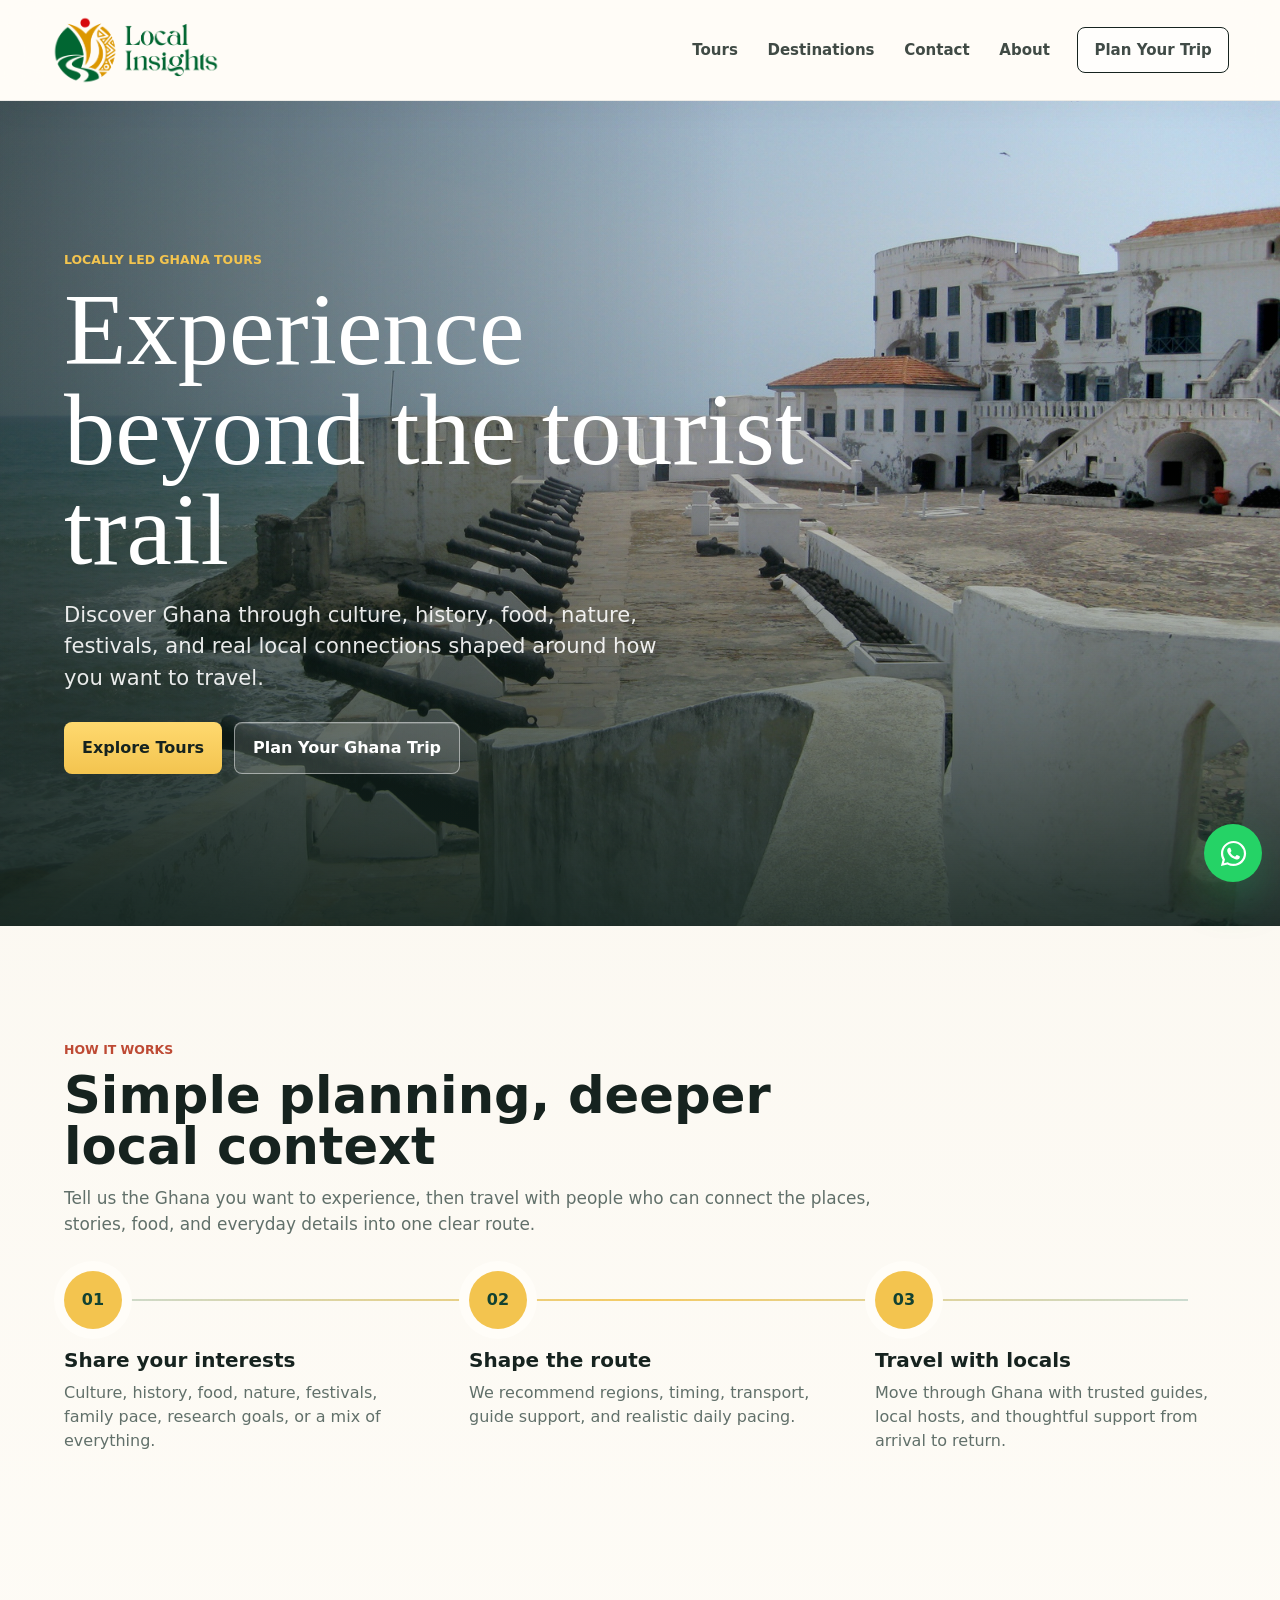
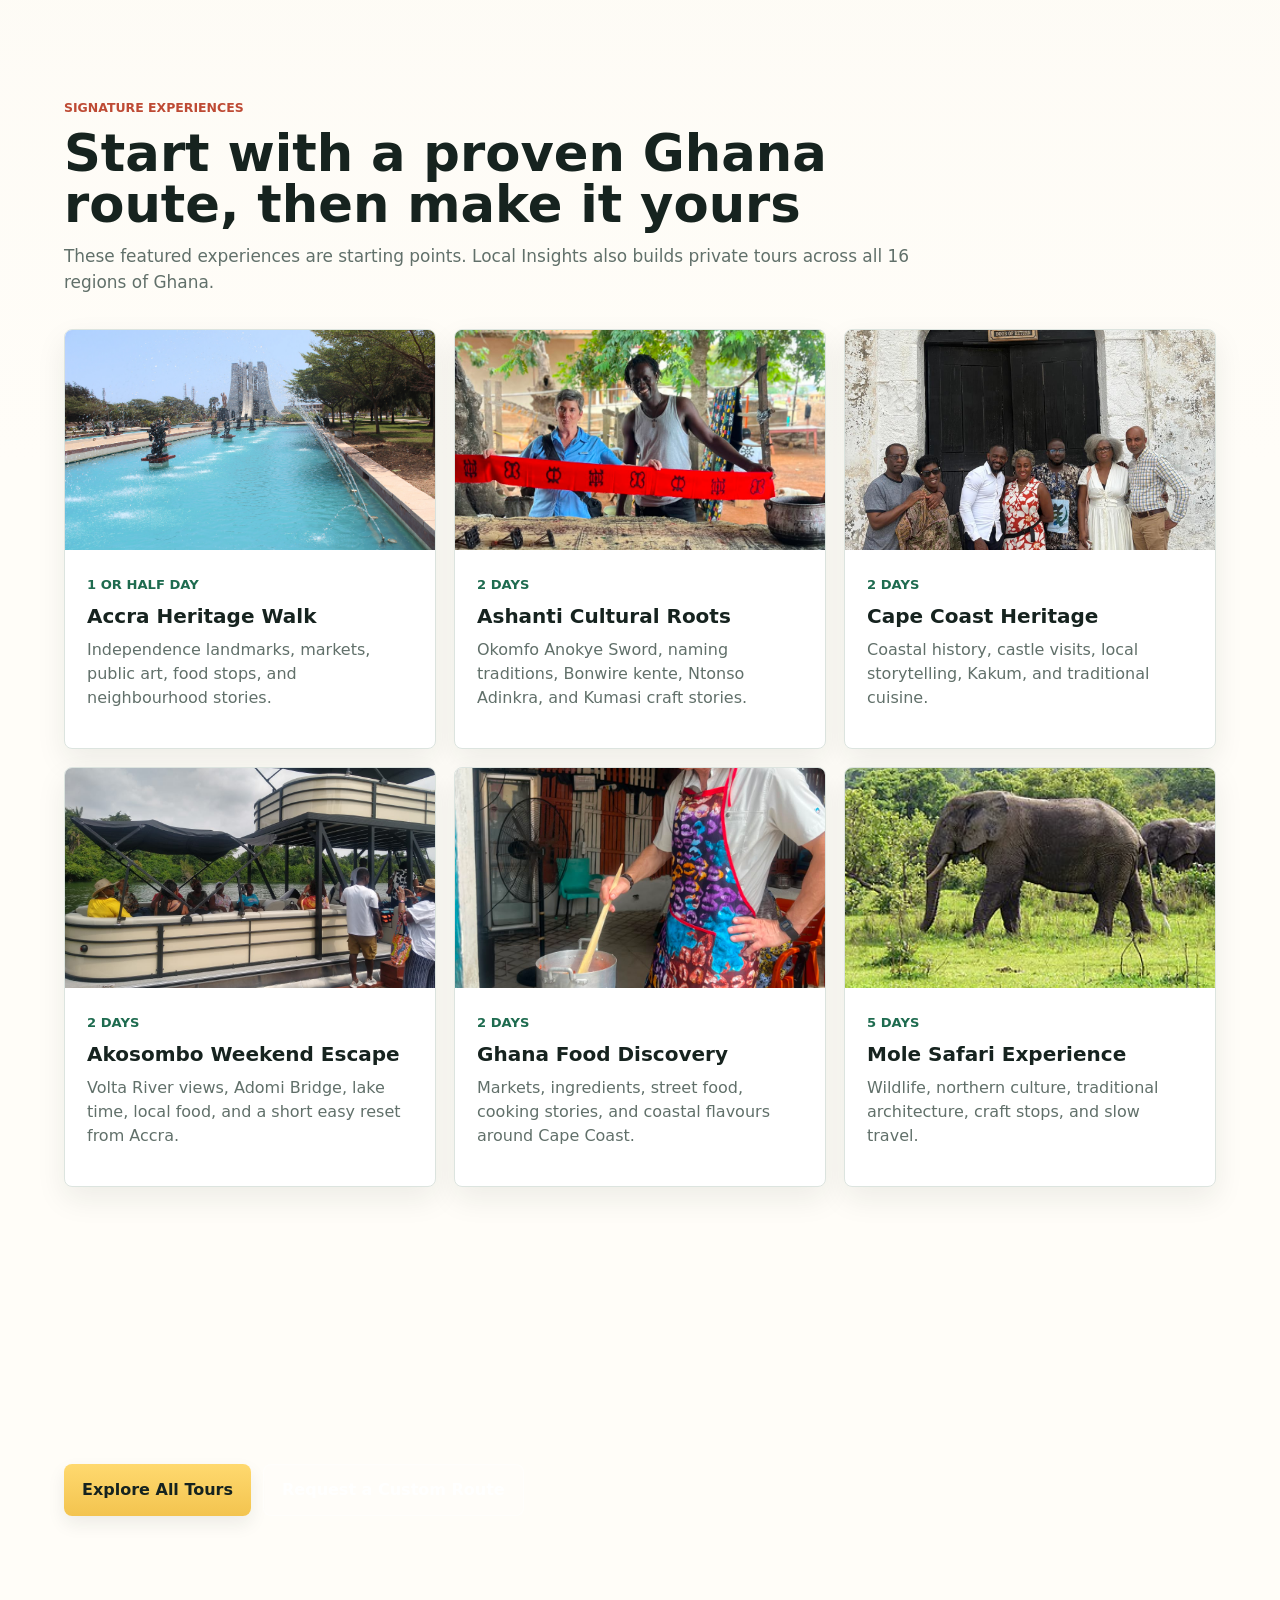
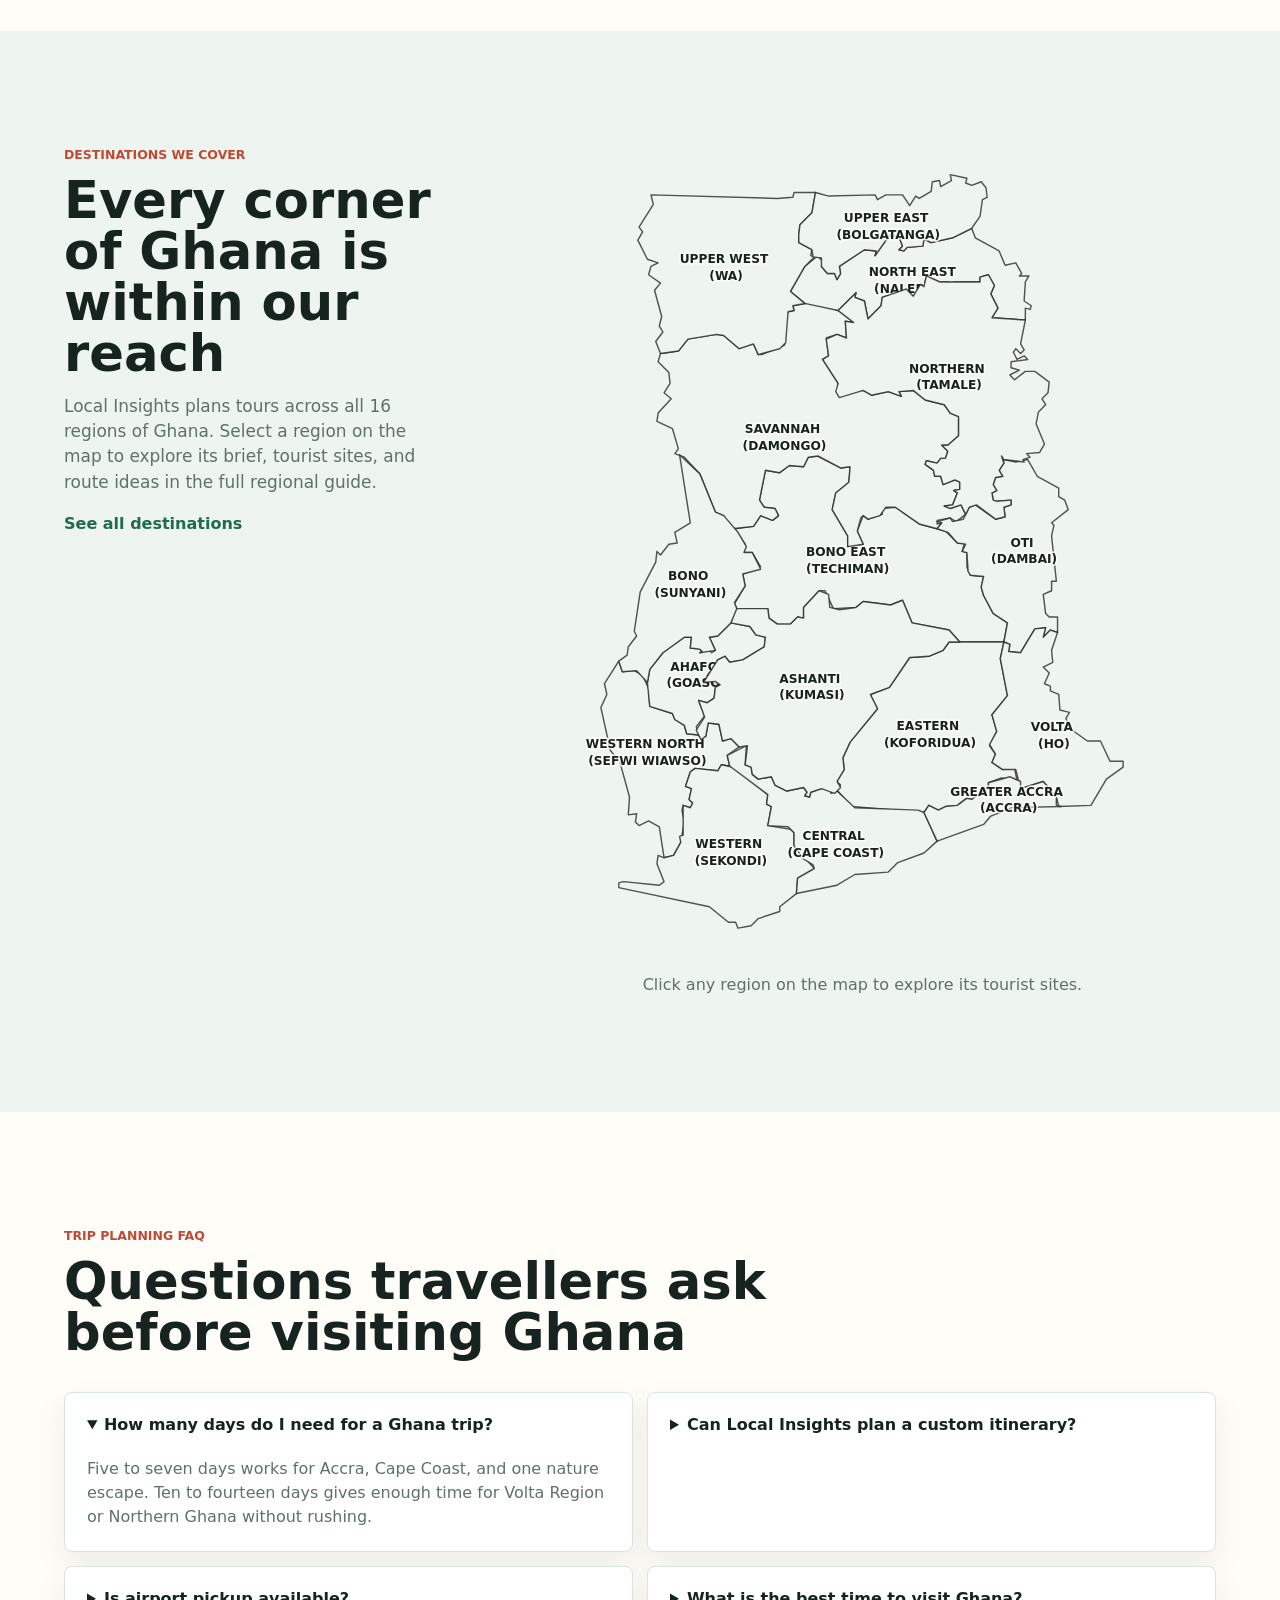
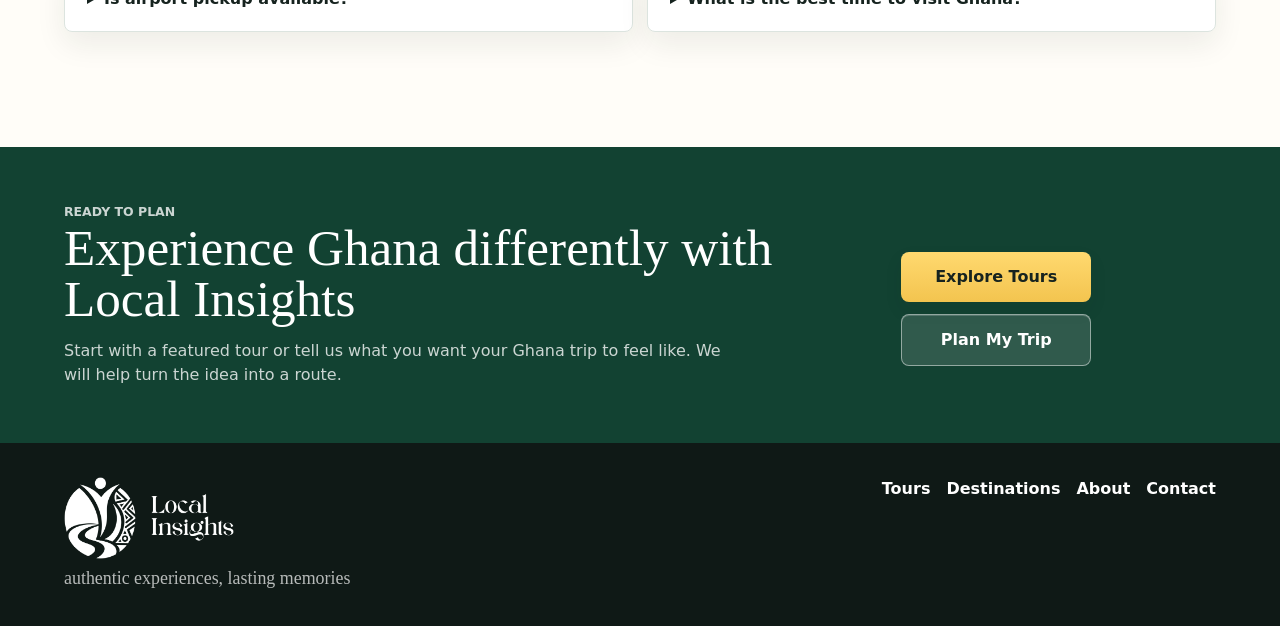
==== commit dcc6be1f: "Update contact form and tour content" ====
--- a/index.html
+++ b/index.html
@@ -4,8 +4,14 @@
     <meta charset="utf-8" />
     <meta name="viewport" content="width=device-width, initial-scale=1" />
     <title>Local Insights Ghana | Authentic Ghana Tours</title>
-    <meta name="description" content="Plan authentic Ghana tours with local guides. Explore culture, heritage, food, nature, Cape Coast, Accra, Volta Region, Mole National Park, and custom trips." />
-    <meta name="keywords" content="Ghana tours, Ghana travel experiences, Accra tours, Cape Coast tour, Ghana cultural tours, Ghana food tour, Volta Region tours, Mole National Park safari, Local Insights Ghana" />
+    <meta
+      name="description"
+      content="Plan authentic Ghana tours with local guides. Explore culture, heritage, food, nature, Cape Coast, Accra, Volta Region, Mole National Park, and custom trips."
+    />
+    <meta
+      name="keywords"
+      content="Ghana tours, Ghana travel experiences, Accra tours, Cape Coast tour, Ghana cultural tours, Ghana food tour, Volta Region tours, Mole National Park safari, Local Insights Ghana"
+    />
     <meta name="author" content="Local Insights Ghana" />
     <meta name="robots" content="index, follow" />
     <meta name="theme-color" content="#1e6b4f" />
@@ -17,23 +23,68 @@
     <meta property="og:type" content="website" />
     <meta property="og:site_name" content="Local Insights Ghana" />
     <meta property="og:title" content="Local Insights Ghana | Authentic Ghana Tours" />
-    <meta property="og:description" content="Plan authentic Ghana tours with local guides. Explore culture, heritage, food, nature, Cape Coast, Accra, Volta Region, Mole National Park, and custom trips." />
+    <meta
+      property="og:description"
+      content="Plan authentic Ghana tours with local guides. Explore culture, heritage, food, nature, Cape Coast, Accra, Volta Region, Mole National Park, and custom trips."
+    />
     <meta property="og:url" content="https://localinsightsgh.com" />
     <meta property="og:image" content="https://localinsightsgh.com/images/cape-coast-castle.jpg" />
     <meta name="twitter:card" content="summary_large_image" />
     <meta name="twitter:title" content="Local Insights Ghana | Authentic Ghana Tours" />
-    <meta name="twitter:description" content="Plan authentic Ghana tours with local guides. Explore culture, heritage, food, nature, Cape Coast, Accra, Volta Region, Mole National Park, and custom trips." />
+    <meta
+      name="twitter:description"
+      content="Plan authentic Ghana tours with local guides. Explore culture, heritage, food, nature, Cape Coast, Accra, Volta Region, Mole National Park, and custom trips."
+    />
     <meta name="twitter:image" content="https://localinsightsgh.com/images/cape-coast-castle.jpg" />
     <script type="application/ld+json">
-      
-      {"@context":"https://schema.org","@graph":[{"@type":"TravelAgency","name":"Local Insights Ghana","url":"https://localinsightsgh.com","description":"Locally led Ghana tours, cultural experiences, nature trips, food tours, heritage journeys, and custom travel planning.","areaServed":["Ghana","Accra","Cape Coast","Volta Region","Northern Ghana"],"knowsAbout":["Ghana tours","Ghana cultural travel","Cape Coast heritage","Accra food tours","Volta Region nature travel"],"contactPoint":{"@type":"ContactPoint","contactType":"customer service","url":"https://localinsightsgh.com/contact"}},{"@type":"WebSite","name":"Local Insights Ghana","url":"https://localinsightsgh.com"},{"@type":"SiteNavigationElement","name":["Tours","Contact","About"],"url":["https://localinsightsgh.com/tours","https://localinsightsgh.com/contact","https://localinsightsgh.com/about"]},{"@type":"BreadcrumbList","itemListElement":[{"@type":"ListItem","position":1,"name":"Home","item":"https://localinsightsgh.com"}]}]}
-    
+      {
+        "@context": "https://schema.org",
+        "@graph": [
+          {
+            "@type": "TravelAgency",
+            "name": "Local Insights Ghana",
+            "url": "https://localinsightsgh.com",
+            "description": "Locally led Ghana tours, cultural experiences, nature trips, food tours, heritage journeys, and custom travel planning.",
+            "areaServed": ["Ghana", "Accra", "Cape Coast", "Volta Region", "Northern Ghana"],
+            "knowsAbout": [
+              "Ghana tours",
+              "Ghana cultural travel",
+              "Cape Coast heritage",
+              "Accra food tours",
+              "Volta Region nature travel"
+            ],
+            "contactPoint": {
+              "@type": "ContactPoint",
+              "contactType": "customer service",
+              "url": "https://localinsightsgh.com/contact"
+            }
+          },
+          { "@type": "WebSite", "name": "Local Insights Ghana", "url": "https://localinsightsgh.com" },
+          {
+            "@type": "SiteNavigationElement",
+            "name": ["Tours", "Contact", "About"],
+            "url": [
+              "https://localinsightsgh.com/tours",
+              "https://localinsightsgh.com/contact",
+              "https://localinsightsgh.com/about"
+            ]
+          },
+          {
+            "@type": "BreadcrumbList",
+            "itemListElement": [
+              { "@type": "ListItem", "position": 1, "name": "Home", "item": "https://localinsightsgh.com" }
+            ]
+          }
+        ]
+      }
     </script>
     <link rel="stylesheet" href="styles/styles.css" />
   </head>
   <body>
     <header class="site-header" data-header>
-      <a class="brand" href="/" aria-label="Local Insights Ghana home"><img class="brand-logo" src="images/local-insights-logo-horizontal-green.png" alt="Local Insights" /></a>
+      <a class="brand" href="/" aria-label="Local Insights Ghana home"
+        ><img class="brand-logo" src="images/local-insights-logo-horizontal-green.png" alt="Local Insights"
+      /></a>
       <button class="menu-toggle" type="button" data-menu-toggle aria-label="Open navigation">
         <span></span><span></span><span></span>
       </button>
@@ -54,8 +105,8 @@
           <p class="eyebrow">Locally led Ghana tours</p>
           <h1>Experience beyond the tourist trail</h1>
           <p>
-            Discover Ghana through culture, history, food, nature, festivals, and real
-            local connections shaped around how you want to travel.
+            Discover Ghana through culture, history, food, nature, festivals, and real local connections shaped around
+            how you want to travel.
           </p>
           <div class="hero-actions">
             <a class="button primary" href="tours">Explore Tours</a>
@@ -69,8 +120,8 @@
           <p class="eyebrow">How it works</p>
           <h2>Simple planning, deeper local context</h2>
           <p>
-            Tell us the Ghana you want to experience, then travel with people who can
-            connect the places, stories, food, and everyday details into one clear route.
+            Tell us the Ghana you want to experience, then travel with people who can connect the places, stories, food,
+            and everyday details into one clear route.
           </p>
         </div>
         <ol class="process-flow">
@@ -97,21 +148,33 @@
           <p class="eyebrow">Signature experiences</p>
           <h2>Start with a proven Ghana route, then make it yours</h2>
           <p>
-            These featured experiences are starting points. Local Insights also
-            builds private tours across all 16 regions of Ghana.
+            These featured experiences are starting points. Local Insights also builds private tours across all 16
+            regions of Ghana.
           </p>
         </div>
         <div class="tour-preview-grid">
           <a class="tour-preview" href="tours#accra-heritage-walk" aria-label="View Accra Heritage Walk tour details">
-            <div class="tour-preview-image nkrumah-preview" role="img" aria-label="Local Insights guests visiting Independence Square in Accra"></div>
+            <div
+              class="tour-preview-image nkrumah-preview"
+              role="img"
+              aria-label="Local Insights guests visiting Independence Square in Accra"
+            ></div>
             <div>
               <span>1 or Half day</span>
               <h3>Accra Heritage Walk</h3>
               <p>Independence landmarks, markets, public art, food stops, and neighbourhood stories.</p>
             </div>
           </a>
-          <a class="tour-preview" href="tours#ashanti-cultural-roots" aria-label="View Ashanti Cultural Roots tour details">
-            <div class="tour-preview-image ashanti-preview" role="img" aria-label="Adinkra symbols and Ashanti craft traditions"></div>
+          <a
+            class="tour-preview"
+            href="tours#ashanti-cultural-roots"
+            aria-label="View Ashanti Cultural Roots tour details"
+          >
+            <div
+              class="tour-preview-image ashanti-preview"
+              role="img"
+              aria-label="Adinkra symbols and Ashanti craft traditions"
+            ></div>
             <div>
               <span>2 days</span>
               <h3>Ashanti Cultural Roots</h3>
@@ -120,30 +183,50 @@
           </a>
 
           <a class="tour-preview" href="tours#cape-coast-heritage" aria-label="View Cape Coast Heritage tour details">
-            <div class="tour-preview-image cape-preview" role="img" aria-label="Local Insights group at Cape Coast Castle Door of Return"></div>
+            <div
+              class="tour-preview-image cape-preview"
+              role="img"
+              aria-label="Local Insights group at Cape Coast Castle Door of Return"
+            ></div>
             <div>
               <span>2 days</span>
               <h3>Cape Coast Heritage</h3>
               <p>Coastal history, castle visits, local storytelling, Kakum, and traditional cuisine.</p>
             </div>
           </a>
-          <a class="tour-preview" href="tours#wli-waterfalls-adventure" aria-label="View Volta Nature Adventure tour details">
-            <div class="tour-preview-image volta-preview" role="img" aria-label="Wli Waterfalls in the Volta Region"></div>
-            <div>
-              <span>3 days</span>
-              <h3>Volta Nature Adventure</h3>
-              <p>Waterfalls, Tafi Atome monkeys, village rhythm, scenic Volta roads, and optional hiking.</p>
+          <a
+            class="tour-preview"
+            href="tours#weekend-volta-escape"
+            aria-label="View Akosombo Weekend Escape tour details"
+          >
+            <div
+              class="tour-preview-image akosombo-preview"
+              role="img"
+              aria-label="Adomi Bridge over the Volta River near Akosombo"
+            ></div>
+            <div>
+              <span>2 days</span>
+              <h3>Akosombo Weekend Escape</h3>
+              <p>Volta River views, Adomi Bridge, lake time, local food, and a short easy reset from Accra.</p>
             </div>
           </a>
           <a class="tour-preview" href="tours#ghana-food-discovery" aria-label="View Ghana Food Discovery tour details">
-            <div class="tour-preview-image food-preview" role="img" aria-label="Local Insights guest cooking during a Ghanaian food experience"></div>
-            <div>
-              <span>1 day</span>
+            <div
+              class="tour-preview-image food-preview"
+              role="img"
+              aria-label="Local Insights guest cooking during a Ghanaian food experience"
+            ></div>
+            <div>
+              <span>2 days</span>
               <h3>Ghana Food Discovery</h3>
-              <p>Markets, ingredients, street food, cooking stories, and local flavours across Accra.</p>
-            </div>
-          </a>
-          <a class="tour-preview" href="tours#mole-safari-experience" aria-label="View Mole Safari Experience tour details">
+              <p>Markets, ingredients, street food, cooking stories, and coastal flavours around Cape Coast.</p>
+            </div>
+          </a>
+          <a
+            class="tour-preview"
+            href="tours#mole-safari-experience"
+            aria-label="View Mole Safari Experience tour details"
+          >
             <div class="tour-preview-image mole-preview" role="img" aria-label="Elephant at Mole National Park"></div>
             <div>
               <span>5 days</span>
@@ -172,9 +255,8 @@
             <p class="eyebrow">Destinations we cover</p>
             <h2>Every corner of Ghana is within our reach</h2>
             <p>
-              Local Insights plans tours across all 16 regions of Ghana. Select
-              a region on the map to explore its brief, tourist sites, and
-              route ideas in the full regional guide.
+              Local Insights plans tours across all 16 regions of Ghana. Select a region on the map to explore its
+              brief, tourist sites, and route ideas in the full regional guide.
             </p>
             <a class="text-link" href="destinations">See all destinations</a>
           </div>
@@ -182,22 +264,166 @@
             <svg class="ghana-map" viewBox="0 0 520 680" role="img" aria-labelledby="ghana-map-title ghana-map-desc">
               <title id="ghana-map-title">Interactive map of Ghana regions</title>
               <desc id="ghana-map-desc">Each region links to its section on the full regional guide page.</desc>
-              <a href="regions#western-north" aria-label="Explore Western North Region"><path class="region-fill tone-western-north" d="M109 557L110 553L116 555L118 551L115 548L117 539L112 537L116 525L120 522L139 524L142 519L149 520L147 511L157 504L150 497L143 499L140 485L131 484L129 495L125 498L123 494L113 493L111 486L103 481L101 476L82 470L81 455L76 444L69 440L59 441L56 432L44 451L46 460L41 471L49 507L57 517L65 546L64 561L71 560L70 567L73 570L81 566L90 571L94 597L102 595L108 584L111 567Z" /><text class="region-label" x="80" y="505"><tspan x="80">WESTERN NORTH</tspan><tspan x="80" dy="14">(SEFWI WIAWSO)</tspan></text></a>
-              <a href="regions#ahafo" aria-label="Explore Ahafo Region"><path class="region-fill tone-ahafo" d="M123 494L121 487L128 478L123 465L130 467L136 463L137 454L141 452L127 449L139 431L145 428L149 433L160 431L178 420L179 412L171 410L166 403L150 400L139 411L132 412L137 423L134 425L131 422L124 425L126 424L124 422L116 421L117 412L111 412L93 425L82 439L80 450L82 470L101 476L103 481L111 486L113 493Z" /><text class="region-label dark" x="121" y="440"><tspan x="121">AHAFO</tspan><tspan x="121" dy="14">(GOASO)</tspan></text></a>
-              <a href="regions#bono-east" aria-label="Explore Bono East Region"><path class="region-fill tone-bono-east" d="M348 353L348 341L344 340L346 333L340 333L330 323L308 317L288 303L277 304L277 309L265 313L261 310L256 323L261 334L248 336L248 327L235 305L238 291L249 282L250 269L242 270L223 260L215 261L211 269L199 268L191 274L179 272L174 297L178 303L187 304L190 310L185 314L175 310L169 319L153 321L162 334L161 341L168 341L175 353L160 359L162 369L153 384L155 388L181 388L182 396L189 401L200 401L206 395L211 396L211 387L224 373L229 373L236 388L255 387L261 382L284 385L294 381L302 400L333 406L342 416L379 416L382 400L370 392L362 377L360 370L362 361L351 360Z" /><text class="region-label" x="248" y="344"><tspan x="248">BONO EAST</tspan><tspan x="248" dy="14">(TECHIMAN)</tspan></text></a>
-              <a href="regions#savannah" aria-label="Explore Savannah Region"><path class="region-fill tone-savannah" d="M323 321L327 316L323 317L323 314L334 312L339 315L347 309L343 301L334 304L329 302L336 301L340 291L337 289L342 288L342 282L338 280L328 284L326 277L321 277L320 272L313 267L314 264L323 266L326 262L330 262L332 256L327 251L332 251L341 243L341 227L334 224L329 217L313 213L303 205L291 206L293 210L282 206L268 209L261 205L240 209L240 199L227 179L232 176L230 161L239 158L247 161L246 147L253 148L240 138L219 131L202 134L203 138L198 139L196 142L195 167L176 175L173 175L169 166L157 170L144 159L138 158L114 162L106 172L91 174L89 181L98 190L99 199L94 207L100 212L89 224L88 231L101 237L106 254L103 258L111 261L124 275L137 307L144 310L151 321L169 319L175 310L185 314L190 310L187 304L178 303L174 297L179 272L191 274L199 268L211 269L215 261L223 260L242 270L250 269L249 282L238 291L235 305L248 327L248 336L261 334L256 323L259 312L261 310L265 313L275 310L280 303L288 303L308 317Z" /><text class="region-label" x="195" y="241"><tspan x="195">SAVANNAH</tspan><tspan x="195" dy="14">(DAMONGO)</tspan></text></a>
-              <a href="regions#north-east" aria-label="Explore North East Region"><path class="region-fill tone-north-east" d="M240 138L255 123L254 127L262 130L265 145L276 134L277 127L297 120L303 126L309 116L312 118L314 109L325 114L354 114L359 114L359 110L366 108L371 117L368 124L374 136L369 144L397 146L397 136L401 137L402 134L396 130L397 114L400 109L392 109L394 107L389 98L380 100L375 88L355 77L352 69L336 77L318 81L312 78L311 84L298 85L295 88L291 87L294 84L291 76L283 75L271 92L272 88L262 87L241 101L242 107L239 112L237 107L231 107L226 101L227 97L223 92L212 101L200 122L212 132Z" /><text class="region-label" x="304" y="109"><tspan x="304">NORTH EAST</tspan><tspan x="304" dy="14">(NALERIGU)</tspan></text></a>
-              <a href="regions#oti" aria-label="Explore Oti Region"><path class="region-fill tone-oti" d="M379 416L384 418L383 424L393 425L405 405L414 404L412 412L418 406L424 408L424 395L417 395L414 392L412 376L419 373L419 365L423 365L419 327L421 318L419 316L433 305L430 297L425 294L425 287L407 277L399 263L389 265L379 263L378 260L379 266L375 272L378 277L372 278L370 284L373 289L369 291L370 297L373 298L385 297L385 301L379 303L380 311L372 313L355 301L350 303L345 313L336 315L334 312L323 315L327 316L323 321L332 324L340 333L347 334L344 340L348 341L349 357L351 360L362 361L360 370L362 377L370 392L382 400Z" /><text class="region-label" x="396" y="336"><tspan x="396">OTI</tspan><tspan x="396" dy="14">(DAMBAI)</tspan></text></a>
-              <a href="regions#western" aria-label="Explore Western Region"><path class="region-fill tone-western" d="M94 597L89 595L88 602L94 617L90 620L60 617L56 618L56 622L132 638L148 651L154 651L156 656L167 654L173 648L191 642L191 638L205 627L206 614L220 606L203 587L203 576L200 573L181 570L184 554L180 552L181 544L156 522L142 519L139 524L120 522L116 525L112 537L117 539L115 548L118 551L116 555L110 553L110 578L107 579L108 584L102 595Z" /><text class="region-label" x="150" y="589"><tspan x="150">WESTERN</tspan><tspan x="150" dy="14">(SEKONDI)</tspan></text></a>
-              <a href="regions#eastern" aria-label="Explore Eastern Region"><path class="region-fill tone-eastern" d="M342 416L333 416L328 423L316 428L300 429L283 454L267 460L273 472L250 500L244 513L245 523L239 533L242 536L239 540L251 554L312 559L316 553L324 557L330 554L340 553L348 547L352 548L366 538L366 534L377 530L390 532L388 522L378 523L369 517L372 510L367 503L373 491L369 477L382 461L376 430L379 416Z" /><text class="region-label dark" x="317" y="490"><tspan x="317">EASTERN</tspan><tspan x="317" dy="14">(KOFORIDUA)</tspan></text></a>
-              <a href="regions#northern" aria-label="Explore Northern Region"><path class="region-fill tone-northern" d="M347 309L350 303L356 301L372 313L380 311L379 303L385 301L385 297L373 298L370 297L369 291L373 289L370 284L372 278L378 277L375 272L379 266L377 260L379 263L396 265L395 263L401 261L398 258L409 257L413 250L406 233L408 223L414 217L411 212L416 207L417 198L405 189L397 189L388 196L384 192L392 188L385 186L385 181L399 179L396 176L390 179L387 173L389 170L393 174L396 171L393 166L397 146L369 144L374 136L368 124L371 117L366 108L359 110L359 114L354 114L325 114L314 109L312 118L309 116L303 126L297 120L277 127L276 134L265 145L262 130L254 127L255 123L240 138L253 148L246 147L247 161L239 158L230 162L232 176L227 179L240 199L238 206L241 211L261 205L268 209L282 206L293 210L291 206L303 205L313 213L329 217L334 224L341 227L341 243L332 251L327 251L332 256L330 262L326 262L323 266L314 264L313 267L320 272L321 277L326 277L328 284L338 280L342 282L342 288L337 289L340 291L336 301L329 302L334 304L343 301Z" /><text class="region-label dark" x="333" y="190"><tspan x="333">NORTHERN</tspan><tspan x="333" dy="14">(TAMALE)</tspan></text></a>
-              <a href="regions#central" aria-label="Explore Central Region"><path class="region-fill tone-central" d="M149 520L181 544L180 552L184 554L181 570L198 571L203 576L203 587L211 598L219 603L220 606L206 614L205 627L239 620L254 611L282 609L290 601L312 593L323 583L312 559L307 557L254 555L239 541L234 543L233 539L226 539L217 542L216 546L212 545L214 542L211 538L197 541L187 536L184 529L173 531L168 527L167 521L162 519L163 503L147 511Z" /><text class="region-label" x="238" y="582"><tspan x="238">CENTRAL</tspan><tspan x="238" dy="14">(CAPE COAST)</tspan></text></a>
-              <a href="regions#ashanti" aria-label="Explore Ashanti Region"><path class="region-fill tone-ashanti" d="M157 504L164 503L162 519L167 521L168 527L173 531L184 529L187 536L197 541L211 538L214 542L212 545L216 546L217 542L226 539L237 543L242 538L239 533L245 523L244 513L250 500L273 472L267 460L283 454L300 429L316 428L328 423L333 416L342 416L333 406L302 400L294 381L284 385L261 382L255 387L241 389L233 387L232 376L224 373L211 387L211 396L206 395L200 401L189 401L182 396L181 388L154 388L150 400L166 403L171 410L179 412L178 420L160 431L149 433L145 428L139 431L127 450L137 449L141 452L137 454L136 463L130 467L123 465L128 479L121 490L125 498L129 495L131 484L140 485L143 499L150 497Z" /><text class="region-label dark" x="218" y="450"><tspan x="218">ASHANTI</tspan><tspan x="218" dy="14">(KUMASI)</tspan></text></a>
-              <a href="regions#bono" aria-label="Explore Bono Region"><path class="region-fill tone-bono" d="M80 450L82 439L93 425L111 412L117 412L116 421L124 422L126 424L124 425L137 423L132 412L139 411L150 400L155 388L153 383L162 369L160 359L175 355L168 341L161 341L163 336L156 324L144 310L137 307L124 275L107 259L116 316L103 324L105 333L98 334L91 343L88 340L87 349L74 374L69 407L71 411L64 420L63 427L56 432L59 441L71 440Z" /><text class="region-label" x="116" y="364"><tspan x="116">BONO</tspan><tspan x="116" dy="14">(SUNYANI)</tspan></text></a>
-              <a href="regions#volta" aria-label="Explore Volta Region"><path class="region-fill tone-volta" d="M379 416L376 430L382 461L369 477L373 491L367 502L372 510L369 517L378 523L389 523L393 539L412 533L423 546L425 554L452 553L465 531L479 521L479 516L468 516L460 499L449 499L435 489L431 480L434 475L426 473L425 460L418 457L418 453L413 451L417 442L412 437L420 433L419 423L424 408L418 406L412 412L414 404L405 405L393 425L383 424L384 418Z" /><text class="region-label dark" x="421" y="491"><tspan x="421">VOLTA</tspan><tspan x="421" dy="14">(HO)</tspan></text></a>
-              <a href="regions#upper-west" aria-label="Explore Upper West Region"><path class="region-fill tone-upper-west" d="M212 132L200 122L212 101L220 93L217 92L218 87L207 81L207 74L208 66L218 56L221 39L203 39L202 43L189 44L83 41L85 49L73 68L76 72L72 79L80 95L89 98L83 101L81 108L91 115L86 121L92 143L90 151L93 156L87 164L91 174L106 172L114 162L138 158L144 159L157 170L169 166L173 175L191 170L196 165L198 139L203 138L202 134Z" /><text class="region-label dark" x="146" y="98"><tspan x="146">UPPER WEST</tspan><tspan x="146" dy="14">(WA)</tspan></text></a>
-              <a href="regions#upper-east" aria-label="Explore Upper East Region"><path class="region-fill tone-upper-east" d="M352 69L359 59L361 45L365 43L364 35L360 30L352 33L347 31L348 27L334 24L335 29L326 34L325 29L319 30L318 38L308 44L305 42L300 50L294 41L280 41L273 45L271 41L232 42L221 39L218 56L208 66L207 74L207 81L218 87L219 93L226 94L226 101L231 107L237 107L239 112L242 107L241 101L262 87L272 88L271 92L283 75L291 76L294 84L291 87L295 88L298 85L311 84L312 78L318 81L336 77Z" /><text class="region-label" x="282" y="64"><tspan x="282">UPPER EAST</tspan><tspan x="282" dy="14">(BOLGATANGA)</tspan></text></a>
-              <a href="regions#greater-accra" aria-label="Explore Greater Accra Region"><path class="region-fill tone-greater-accra" d="M312 559L323 583L362 569L368 562L386 555L427 554L423 553L423 546L412 533L393 539L393 533L384 529L366 534L366 538L352 548L348 547L340 553L330 554L324 557L316 553Z" /><text class="region-label" x="383" y="545"><tspan x="383">GREATER ACCRA</tspan><tspan x="383" dy="14">(ACCRA)</tspan></text></a>
+              <a href="regions#western-north" aria-label="Explore Western North Region">
+                <path
+                  class="region-fill tone-western-north"
+                  d="M109 557L110 553L116 555L118 551L115 548L117 539L112 537L116 525L120 522L139 524L142 519L149 520L147 511L157 504L150 497L143 499L140 485L131 484L129 495L125 498L123 494L113 493L111 486L103 481L101 476L82 470L81 455L76 444L69 440L59 441L56 432L44 451L46 460L41 471L49 507L57 517L65 546L64 561L71 560L70 567L73 570L81 566L90 571L94 597L102 595L108 584L111 567Z"
+                />
+                <text class="region-label" x="80" y="505">
+                  <tspan x="80">WESTERN NORTH</tspan>
+                  <tspan x="80" dy="14">(SEFWI WIAWSO)</tspan>
+                </text>
+              </a>
+              <a href="regions#ahafo" aria-label="Explore Ahafo Region">
+                <path
+                  class="region-fill tone-ahafo"
+                  d="M123 494L121 487L128 478L123 465L130 467L136 463L137 454L141 452L127 449L139 431L145 428L149 433L160 431L178 420L179 412L171 410L166 403L150 400L139 411L132 412L137 423L134 425L131 422L124 425L126 424L124 422L116 421L117 412L111 412L93 425L82 439L80 450L82 470L101 476L103 481L111 486L113 493Z"
+                />
+                <text class="region-label dark" x="121" y="440">
+                  <tspan x="121">AHAFO</tspan>
+                  <tspan x="121" dy="14">(GOASO)</tspan>
+                </text>
+              </a>
+              <a href="regions#bono-east" aria-label="Explore Bono East Region">
+                <path
+                  class="region-fill tone-bono-east"
+                  d="M348 353L348 341L344 340L346 333L340 333L330 323L308 317L288 303L277 304L277 309L265 313L261 310L256 323L261 334L248 336L248 327L235 305L238 291L249 282L250 269L242 270L223 260L215 261L211 269L199 268L191 274L179 272L174 297L178 303L187 304L190 310L185 314L175 310L169 319L153 321L162 334L161 341L168 341L175 353L160 359L162 369L153 384L155 388L181 388L182 396L189 401L200 401L206 395L211 396L211 387L224 373L229 373L236 388L255 387L261 382L284 385L294 381L302 400L333 406L342 416L379 416L382 400L370 392L362 377L360 370L362 361L351 360Z"
+                />
+                <text class="region-label" x="248" y="344">
+                  <tspan x="248">BONO EAST</tspan>
+                  <tspan x="248" dy="14">(TECHIMAN)</tspan>
+                </text>
+              </a>
+              <a href="regions#savannah" aria-label="Explore Savannah Region">
+                <path
+                  class="region-fill tone-savannah"
+                  d="M323 321L327 316L323 317L323 314L334 312L339 315L347 309L343 301L334 304L329 302L336 301L340 291L337 289L342 288L342 282L338 280L328 284L326 277L321 277L320 272L313 267L314 264L323 266L326 262L330 262L332 256L327 251L332 251L341 243L341 227L334 224L329 217L313 213L303 205L291 206L293 210L282 206L268 209L261 205L240 209L240 199L227 179L232 176L230 161L239 158L247 161L246 147L253 148L240 138L219 131L202 134L203 138L198 139L196 142L195 167L176 175L173 175L169 166L157 170L144 159L138 158L114 162L106 172L91 174L89 181L98 190L99 199L94 207L100 212L89 224L88 231L101 237L106 254L103 258L111 261L124 275L137 307L144 310L151 321L169 319L175 310L185 314L190 310L187 304L178 303L174 297L179 272L191 274L199 268L211 269L215 261L223 260L242 270L250 269L249 282L238 291L235 305L248 327L248 336L261 334L256 323L259 312L261 310L265 313L275 310L280 303L288 303L308 317Z"
+                />
+                <text class="region-label" x="195" y="241">
+                  <tspan x="195">SAVANNAH</tspan>
+                  <tspan x="195" dy="14">(DAMONGO)</tspan>
+                </text>
+              </a>
+              <a href="regions#north-east" aria-label="Explore North East Region">
+                <path
+                  class="region-fill tone-north-east"
+                  d="M240 138L255 123L254 127L262 130L265 145L276 134L277 127L297 120L303 126L309 116L312 118L314 109L325 114L354 114L359 114L359 110L366 108L371 117L368 124L374 136L369 144L397 146L397 136L401 137L402 134L396 130L397 114L400 109L392 109L394 107L389 98L380 100L375 88L355 77L352 69L336 77L318 81L312 78L311 84L298 85L295 88L291 87L294 84L291 76L283 75L271 92L272 88L262 87L241 101L242 107L239 112L237 107L231 107L226 101L227 97L223 92L212 101L200 122L212 132Z"
+                />
+                <text class="region-label" x="304" y="109">
+                  <tspan x="304">NORTH EAST</tspan>
+                  <tspan x="304" dy="14">(NALERIGU)</tspan>
+                </text>
+              </a>
+              <a href="regions#oti" aria-label="Explore Oti Region">
+                <path
+                  class="region-fill tone-oti"
+                  d="M379 416L384 418L383 424L393 425L405 405L414 404L412 412L418 406L424 408L424 395L417 395L414 392L412 376L419 373L419 365L423 365L419 327L421 318L419 316L433 305L430 297L425 294L425 287L407 277L399 263L389 265L379 263L378 260L379 266L375 272L378 277L372 278L370 284L373 289L369 291L370 297L373 298L385 297L385 301L379 303L380 311L372 313L355 301L350 303L345 313L336 315L334 312L323 315L327 316L323 321L332 324L340 333L347 334L344 340L348 341L349 357L351 360L362 361L360 370L362 377L370 392L382 400Z"
+                />
+                <text class="region-label" x="396" y="336">
+                  <tspan x="396">OTI</tspan>
+                  <tspan x="396" dy="14">(DAMBAI)</tspan>
+                </text>
+              </a>
+              <a href="regions#western" aria-label="Explore Western Region">
+                <path
+                  class="region-fill tone-western"
+                  d="M94 597L89 595L88 602L94 617L90 620L60 617L56 618L56 622L132 638L148 651L154 651L156 656L167 654L173 648L191 642L191 638L205 627L206 614L220 606L203 587L203 576L200 573L181 570L184 554L180 552L181 544L156 522L142 519L139 524L120 522L116 525L112 537L117 539L115 548L118 551L116 555L110 553L110 578L107 579L108 584L102 595Z"
+                />
+                <text class="region-label" x="150" y="589">
+                  <tspan x="150">WESTERN</tspan>
+                  <tspan x="150" dy="14">(SEKONDI)</tspan>
+                </text>
+              </a>
+              <a href="regions#eastern" aria-label="Explore Eastern Region">
+                <path
+                  class="region-fill tone-eastern"
+                  d="M342 416L333 416L328 423L316 428L300 429L283 454L267 460L273 472L250 500L244 513L245 523L239 533L242 536L239 540L251 554L312 559L316 553L324 557L330 554L340 553L348 547L352 548L366 538L366 534L377 530L390 532L388 522L378 523L369 517L372 510L367 503L373 491L369 477L382 461L376 430L379 416Z"
+                />
+                <text class="region-label dark" x="317" y="490">
+                  <tspan x="317">EASTERN</tspan>
+                  <tspan x="317" dy="14">(KOFORIDUA)</tspan>
+                </text>
+              </a>
+              <a href="regions#northern" aria-label="Explore Northern Region">
+                <path
+                  class="region-fill tone-northern"
+                  d="M347 309L350 303L356 301L372 313L380 311L379 303L385 301L385 297L373 298L370 297L369 291L373 289L370 284L372 278L378 277L375 272L379 266L377 260L379 263L396 265L395 263L401 261L398 258L409 257L413 250L406 233L408 223L414 217L411 212L416 207L417 198L405 189L397 189L388 196L384 192L392 188L385 186L385 181L399 179L396 176L390 179L387 173L389 170L393 174L396 171L393 166L397 146L369 144L374 136L368 124L371 117L366 108L359 110L359 114L354 114L325 114L314 109L312 118L309 116L303 126L297 120L277 127L276 134L265 145L262 130L254 127L255 123L240 138L253 148L246 147L247 161L239 158L230 162L232 176L227 179L240 199L238 206L241 211L261 205L268 209L282 206L293 210L291 206L303 205L313 213L329 217L334 224L341 227L341 243L332 251L327 251L332 256L330 262L326 262L323 266L314 264L313 267L320 272L321 277L326 277L328 284L338 280L342 282L342 288L337 289L340 291L336 301L329 302L334 304L343 301Z"
+                />
+                <text class="region-label dark" x="333" y="190">
+                  <tspan x="333">NORTHERN</tspan>
+                  <tspan x="333" dy="14">(TAMALE)</tspan>
+                </text>
+              </a>
+              <a href="regions#central" aria-label="Explore Central Region">
+                <path
+                  class="region-fill tone-central"
+                  d="M149 520L181 544L180 552L184 554L181 570L198 571L203 576L203 587L211 598L219 603L220 606L206 614L205 627L239 620L254 611L282 609L290 601L312 593L323 583L312 559L307 557L254 555L239 541L234 543L233 539L226 539L217 542L216 546L212 545L214 542L211 538L197 541L187 536L184 529L173 531L168 527L167 521L162 519L163 503L147 511Z"
+                />
+                <text class="region-label" x="238" y="582">
+                  <tspan x="238">CENTRAL</tspan>
+                  <tspan x="238" dy="14">(CAPE COAST)</tspan>
+                </text>
+              </a>
+              <a href="regions#ashanti" aria-label="Explore Ashanti Region">
+                <path
+                  class="region-fill tone-ashanti"
+                  d="M157 504L164 503L162 519L167 521L168 527L173 531L184 529L187 536L197 541L211 538L214 542L212 545L216 546L217 542L226 539L237 543L242 538L239 533L245 523L244 513L250 500L273 472L267 460L283 454L300 429L316 428L328 423L333 416L342 416L333 406L302 400L294 381L284 385L261 382L255 387L241 389L233 387L232 376L224 373L211 387L211 396L206 395L200 401L189 401L182 396L181 388L154 388L150 400L166 403L171 410L179 412L178 420L160 431L149 433L145 428L139 431L127 450L137 449L141 452L137 454L136 463L130 467L123 465L128 479L121 490L125 498L129 495L131 484L140 485L143 499L150 497Z"
+                />
+                <text class="region-label dark" x="218" y="450">
+                  <tspan x="218">ASHANTI</tspan>
+                  <tspan x="218" dy="14">(KUMASI)</tspan>
+                </text>
+              </a>
+              <a href="regions#bono" aria-label="Explore Bono Region">
+                <path
+                  class="region-fill tone-bono"
+                  d="M80 450L82 439L93 425L111 412L117 412L116 421L124 422L126 424L124 425L137 423L132 412L139 411L150 400L155 388L153 383L162 369L160 359L175 355L168 341L161 341L163 336L156 324L144 310L137 307L124 275L107 259L116 316L103 324L105 333L98 334L91 343L88 340L87 349L74 374L69 407L71 411L64 420L63 427L56 432L59 441L71 440Z"
+                />
+                <text class="region-label" x="116" y="364">
+                  <tspan x="116">BONO</tspan>
+                  <tspan x="116" dy="14">(SUNYANI)</tspan>
+                </text>
+              </a>
+              <a href="regions#volta" aria-label="Explore Volta Region">
+                <path
+                  class="region-fill tone-volta"
+                  d="M379 416L376 430L382 461L369 477L373 491L367 502L372 510L369 517L378 523L389 523L393 539L412 533L423 546L425 554L452 553L465 531L479 521L479 516L468 516L460 499L449 499L435 489L431 480L434 475L426 473L425 460L418 457L418 453L413 451L417 442L412 437L420 433L419 423L424 408L418 406L412 412L414 404L405 405L393 425L383 424L384 418Z"
+                />
+                <text class="region-label dark" x="421" y="491">
+                  <tspan x="421">VOLTA</tspan>
+                  <tspan x="421" dy="14">(HO)</tspan>
+                </text>
+              </a>
+              <a href="regions#upper-west" aria-label="Explore Upper West Region">
+                <path
+                  class="region-fill tone-upper-west"
+                  d="M212 132L200 122L212 101L220 93L217 92L218 87L207 81L207 74L208 66L218 56L221 39L203 39L202 43L189 44L83 41L85 49L73 68L76 72L72 79L80 95L89 98L83 101L81 108L91 115L86 121L92 143L90 151L93 156L87 164L91 174L106 172L114 162L138 158L144 159L157 170L169 166L173 175L191 170L196 165L198 139L203 138L202 134Z"
+                />
+                <text class="region-label dark" x="146" y="98">
+                  <tspan x="146">UPPER WEST</tspan>
+                  <tspan x="146" dy="14">(WA)</tspan>
+                </text>
+              </a>
+              <a href="regions#upper-east" aria-label="Explore Upper East Region">
+                <path
+                  class="region-fill tone-upper-east"
+                  d="M352 69L359 59L361 45L365 43L364 35L360 30L352 33L347 31L348 27L334 24L335 29L326 34L325 29L319 30L318 38L308 44L305 42L300 50L294 41L280 41L273 45L271 41L232 42L221 39L218 56L208 66L207 74L207 81L218 87L219 93L226 94L226 101L231 107L237 107L239 112L242 107L241 101L262 87L272 88L271 92L283 75L291 76L294 84L291 87L295 88L298 85L311 84L312 78L318 81L336 77Z"
+                />
+                <text class="region-label" x="282" y="64">
+                  <tspan x="282">UPPER EAST</tspan>
+                  <tspan x="282" dy="14">(BOLGATANGA)</tspan>
+                </text>
+              </a>
+              <a href="regions#greater-accra" aria-label="Explore Greater Accra Region">
+                <path
+                  class="region-fill tone-greater-accra"
+                  d="M312 559L323 583L362 569L368 562L386 555L427 554L423 553L423 546L412 533L393 539L393 533L384 529L366 534L366 538L352 548L348 547L340 553L330 554L324 557L316 553Z"
+                />
+                <text class="region-label" x="383" y="545">
+                  <tspan x="383">GREATER ACCRA</tspan>
+                  <tspan x="383" dy="14">(ACCRA)</tspan>
+                </text>
+              </a>
             </svg>
             <p class="map-caption">Click any region on the map to explore its tourist sites.</p>
           </div>
@@ -212,19 +438,31 @@
         <div class="faq-grid">
           <details open>
             <summary>How many days do I need for a Ghana trip?</summary>
-            <p>Five to seven days works for Accra, Cape Coast, and one nature escape. Ten to fourteen days gives enough time for Volta Region or Northern Ghana without rushing.</p>
+            <p>
+              Five to seven days works for Accra, Cape Coast, and one nature escape. Ten to fourteen days gives enough
+              time for Volta Region or Northern Ghana without rushing.
+            </p>
           </details>
           <details>
             <summary>Can Local Insights plan a custom itinerary?</summary>
-            <p>Yes. Share your dates, group size, budget range, comfort level, and interests. We can shape a private route around culture, food, nature, heritage, research, or group needs.</p>
+            <p>
+              Yes. Share your dates, group size, budget range, comfort level, and interests. We can shape a private
+              route around culture, food, nature, heritage, research, or group needs.
+            </p>
           </details>
           <details>
             <summary>Is airport pickup available?</summary>
-            <p>Airport arrival support can be included in custom plans, especially for first-time visitors, families, groups, and late arrivals.</p>
+            <p>
+              Airport arrival support can be included in custom plans, especially for first-time visitors, families,
+              groups, and late arrivals.
+            </p>
           </details>
           <details>
             <summary>What is the best time to visit Ghana?</summary>
-            <p>Ghana can be visited year-round. Many travellers prefer the drier months for easier road travel and outdoor experiences, while festival-focused trips depend on specific dates.</p>
+            <p>
+              Ghana can be visited year-round. Many travellers prefer the drier months for easier road travel and
+              outdoor experiences, while festival-focused trips depend on specific dates.
+            </p>
           </details>
         </div>
       </section>
@@ -234,8 +472,8 @@
           <p class="eyebrow">Ready to plan</p>
           <h2>Experience Ghana differently with Local Insights</h2>
           <p>
-            Start with a featured tour or tell us what you want your Ghana trip to feel like.
-            We will help turn the idea into a route.
+            Start with a featured tour or tell us what you want your Ghana trip to feel like. We will help turn the idea
+            into a route.
           </p>
         </div>
         <div class="cta-actions">
@@ -245,10 +483,22 @@
       </section>
     </main>
 
-    <a class="whatsapp" href="https://wa.me/233244317183?text=Hello%20Local%20Insights%2C%20I%20want%20to%20plan%20a%20Ghana%20trip">WhatsApp</a>
+    <a
+      class="whatsapp"
+      href="https://wa.me/233244317183?text=Hello%20Local%20Insights%2C%20I%20want%20to%20plan%20a%20Ghana%20trip"
+      >WhatsApp</a
+    >
     <footer class="site-footer">
-      <div class="footer-brand"><a href="/" aria-label="Local Insights Ghana home"><img class="footer-logo" src="images/local-insights-logo-horizontal-white.png" alt="Local Insights" /></a><p>authentic experiences, lasting memories</p></div>
-      <nav aria-label="Footer navigation"><a href="tours">Tours</a><a href="destinations">Destinations</a><a href="about">About</a><a href="contact">Contact</a></nav>
+      <div class="footer-brand">
+        <a href="/" aria-label="Local Insights Ghana home"
+          ><img class="footer-logo" src="images/local-insights-logo-horizontal-white.png" alt="Local Insights"
+        /></a>
+        <p>authentic experiences, lasting memories</p>
+      </div>
+      <nav aria-label="Footer navigation">
+        <a href="tours">Tours</a><a href="destinations">Destinations</a><a href="about">About</a
+        ><a href="contact">Contact</a>
+      </nav>
     </footer>
     <script src="js/script.js"></script>
   </body>
--- a/styles/styles.css
+++ b/styles/styles.css
@@ -476,7 +476,7 @@
 }
 
 .hero-contact {
-  background-image: url("../images/client-boat-ride.jpeg");
+  background-image: url("../images/kakum-canopy-tour-site.jpg");
 }
 
 .hero-regions {
@@ -767,6 +767,10 @@
   background-image: url("../images/wli-waterfalls.jpg");
 }
 
+.akosombo-preview {
+  background-image: url("../images/akosombo.jpg");
+}
+
 .mole-preview {
   background-image: url("../images/mole-elephant.jpg");
 }
@@ -1543,6 +1547,39 @@
   background: white;
   color: var(--ink);
   box-shadow: var(--shadow);
+}
+
+.bot-field {
+  position: absolute;
+  left: -9999px;
+  width: 1px;
+  height: 1px;
+  overflow: hidden;
+}
+
+.form-status {
+  min-height: 1.5rem;
+  margin: 0;
+  color: var(--muted);
+  font-size: 0.95rem;
+  font-weight: 750;
+}
+
+.form-status:empty {
+  display: none;
+}
+
+.form-status.is-success {
+  color: var(--green-dark);
+}
+
+.form-status.is-error {
+  color: #9d2f25;
+}
+
+.plan-form button:disabled {
+  cursor: wait;
+  opacity: 0.78;
 }
 
 .full {
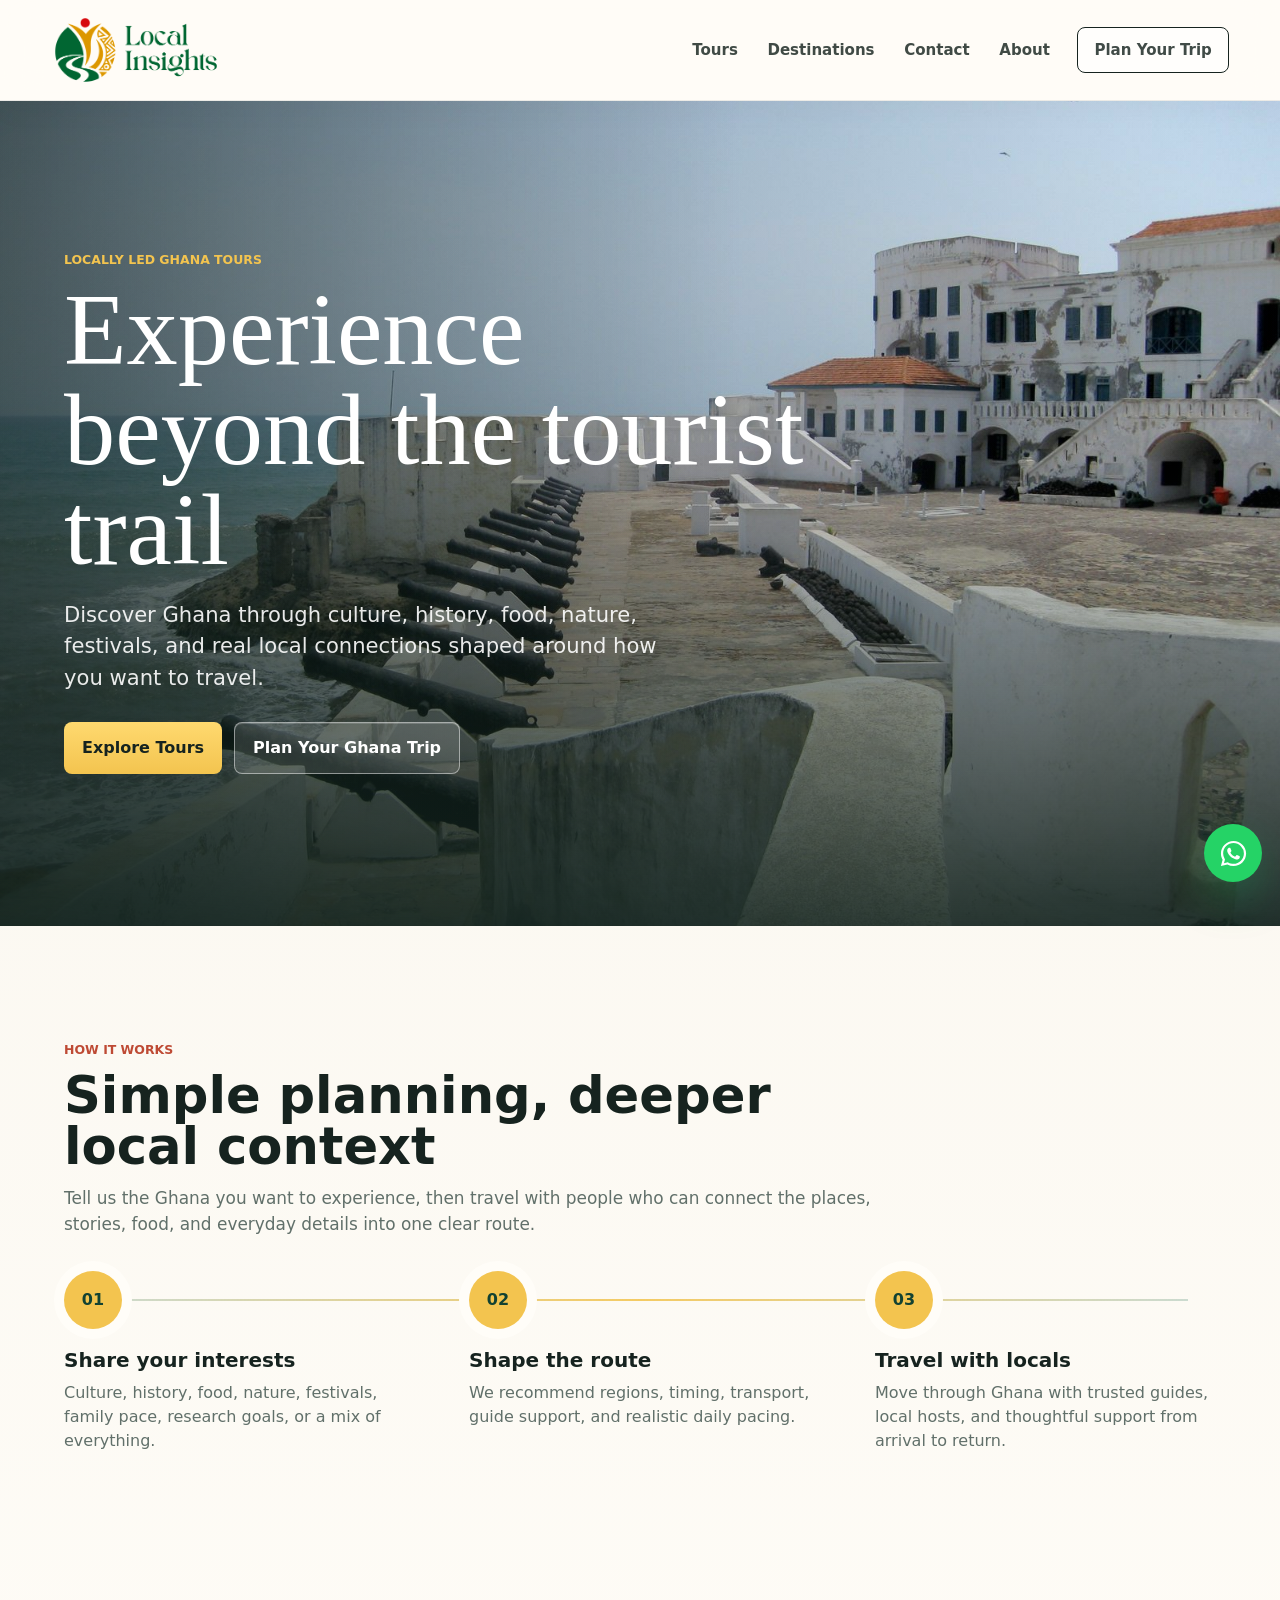
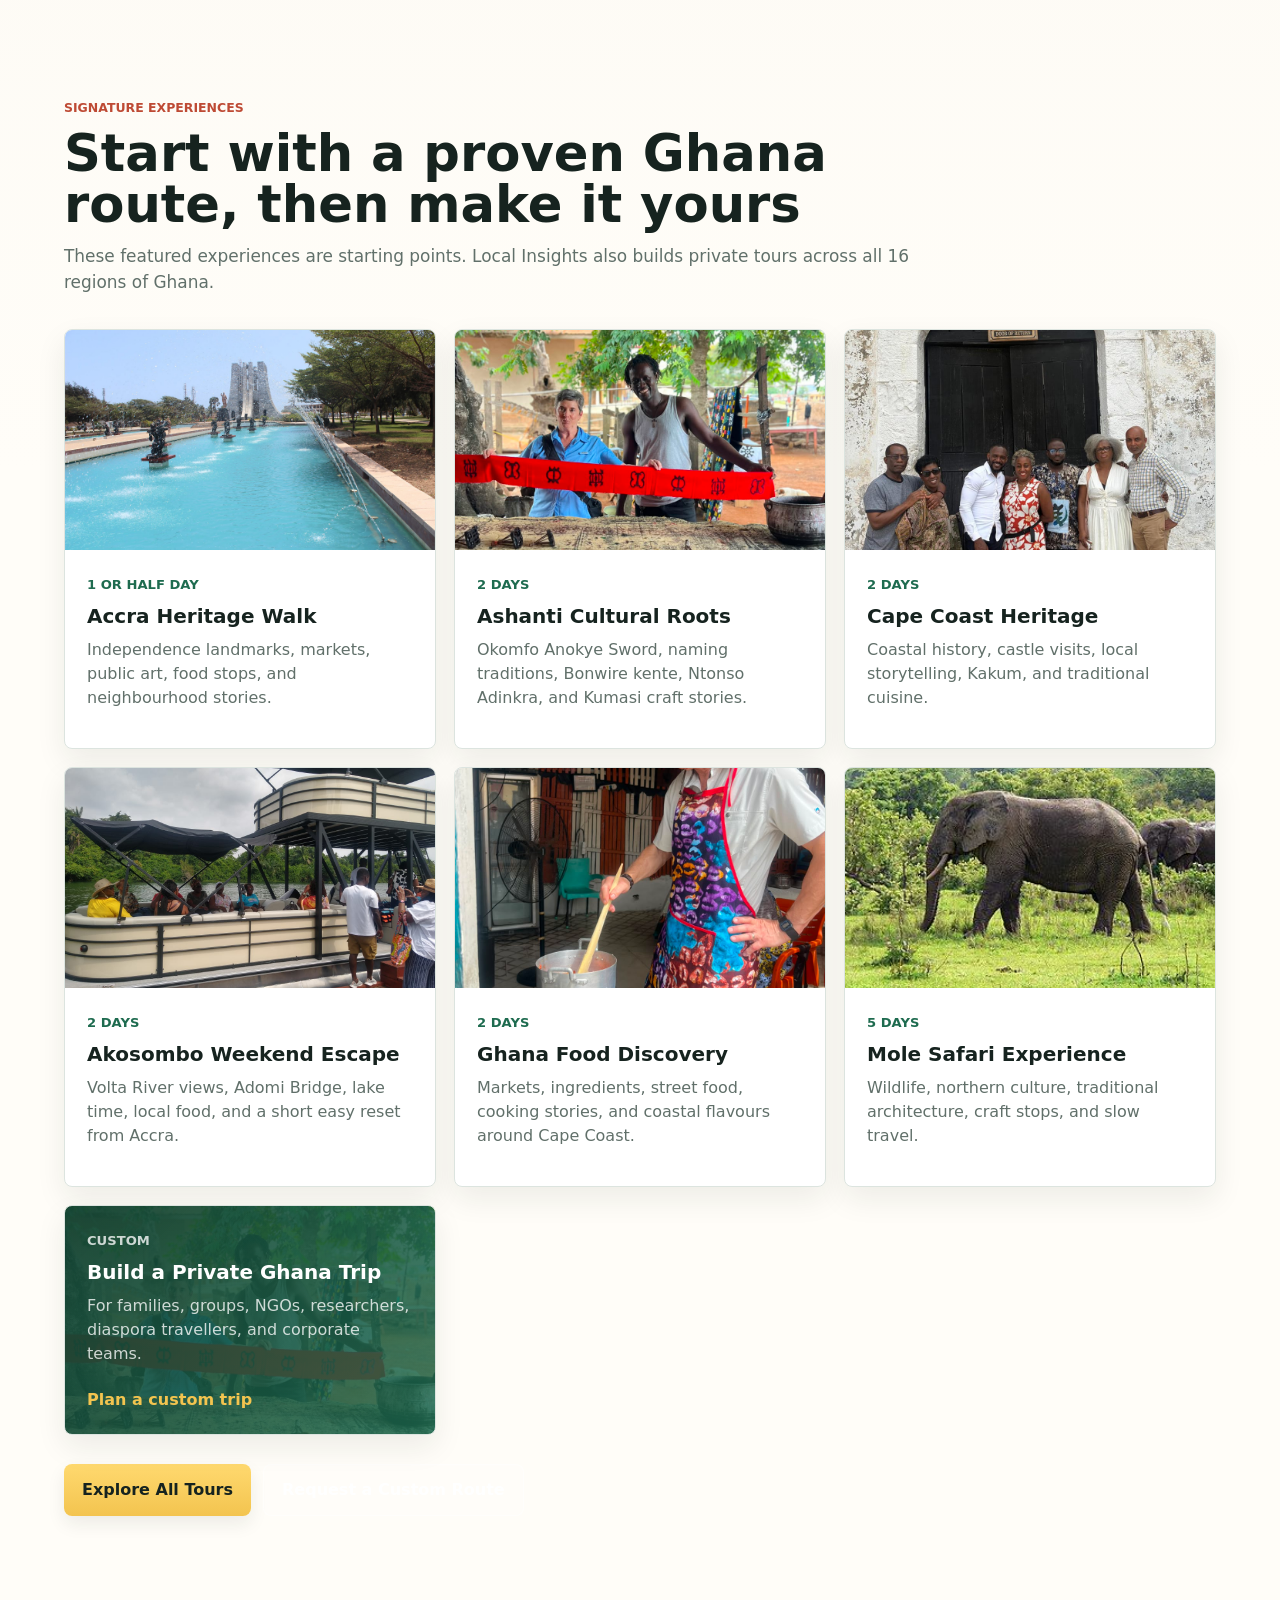
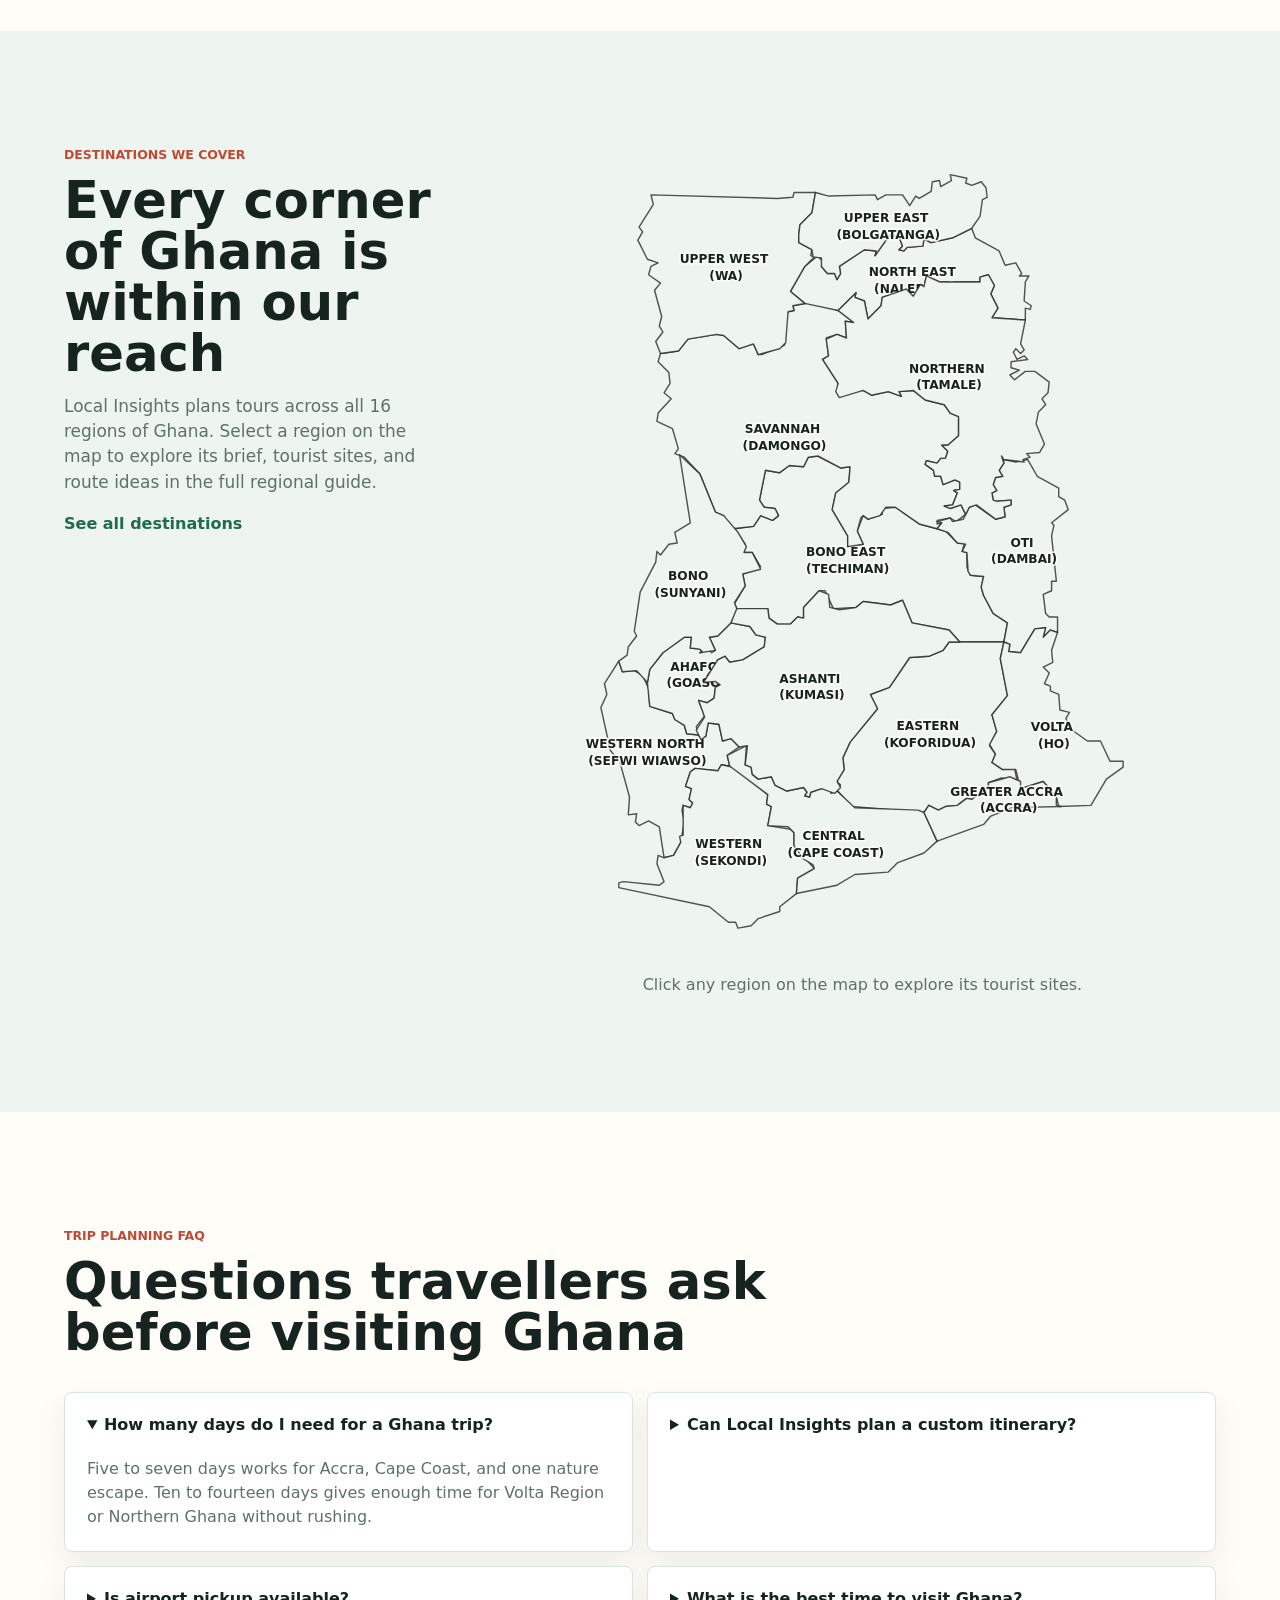
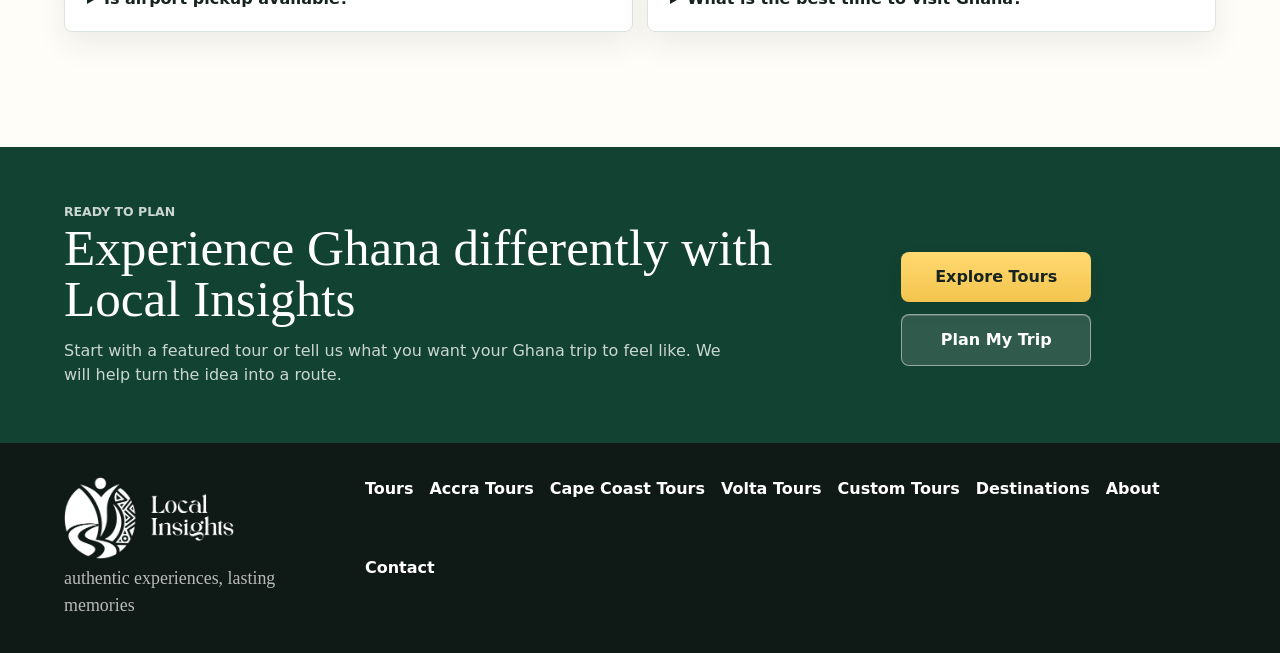
==== commit 6aeed5db: "Add focused Ghana tour SEO pages" ====
--- a/index.html
+++ b/index.html
@@ -234,7 +234,7 @@
               <p>Wildlife, northern culture, traditional architecture, craft stops, and slow travel.</p>
             </div>
           </a>
-          <a class="tour-preview custom-preview-card" href="contact" aria-label="Plan a custom private Ghana trip">
+          <a class="tour-preview custom-preview-card" href="custom-ghana-tours" aria-label="Plan a custom private Ghana trip">
             <div>
               <span>Custom</span>
               <h3>Build a Private Ghana Trip</h3>
@@ -496,8 +496,9 @@
         <p>authentic experiences, lasting memories</p>
       </div>
       <nav aria-label="Footer navigation">
-        <a href="tours">Tours</a><a href="destinations">Destinations</a><a href="about">About</a
-        ><a href="contact">Contact</a>
+        <a href="tours">Tours</a><a href="accra-tours">Accra Tours</a><a href="cape-coast-tours">Cape Coast Tours</a
+        ><a href="volta-region-tours">Volta Tours</a><a href="custom-ghana-tours">Custom Tours</a
+        ><a href="destinations">Destinations</a><a href="about">About</a><a href="contact">Contact</a>
       </nav>
     </footer>
     <script src="js/script.js"></script>
--- a/styles/styles.css
+++ b/styles/styles.css
@@ -483,6 +483,22 @@
   background-image: url("../images/amedzofe-mount-gemi.jpg");
 }
 
+.hero-accra-tours {
+  background-image: url("../images/accra.jpg");
+}
+
+.hero-cape-coast-tours {
+  background-image: url("../images/cape-coast-castle.jpg");
+}
+
+.hero-volta-tours {
+  background-image: url("../images/wli-waterfalls.jpg");
+}
+
+.hero-custom-tours {
+  background-image: url("../images/client-cultural-adinkra.jpeg");
+}
+
 .page-intro {
   width: min(850px, 100%);
   color: var(--muted);
@@ -623,6 +639,22 @@
 
 .image-panel.waterfall {
   background-image: url("../images/wli-waterfalls.jpg");
+}
+
+.image-panel.accra-city-panel {
+  background-image: url("../images/client-accra-independence.jpeg");
+}
+
+.image-panel.cape-coast-panel {
+  background-image: url("../images/client-cape-coast-door-return.jpeg");
+}
+
+.image-panel.volta-region-panel {
+  background-image: url("../images/amedzofe-mount-gemi.jpg");
+}
+
+.image-panel.custom-ghana-panel {
+  background-image: url("../images/client-cultural-adinkra.jpeg");
 }
 
 .cta-band {
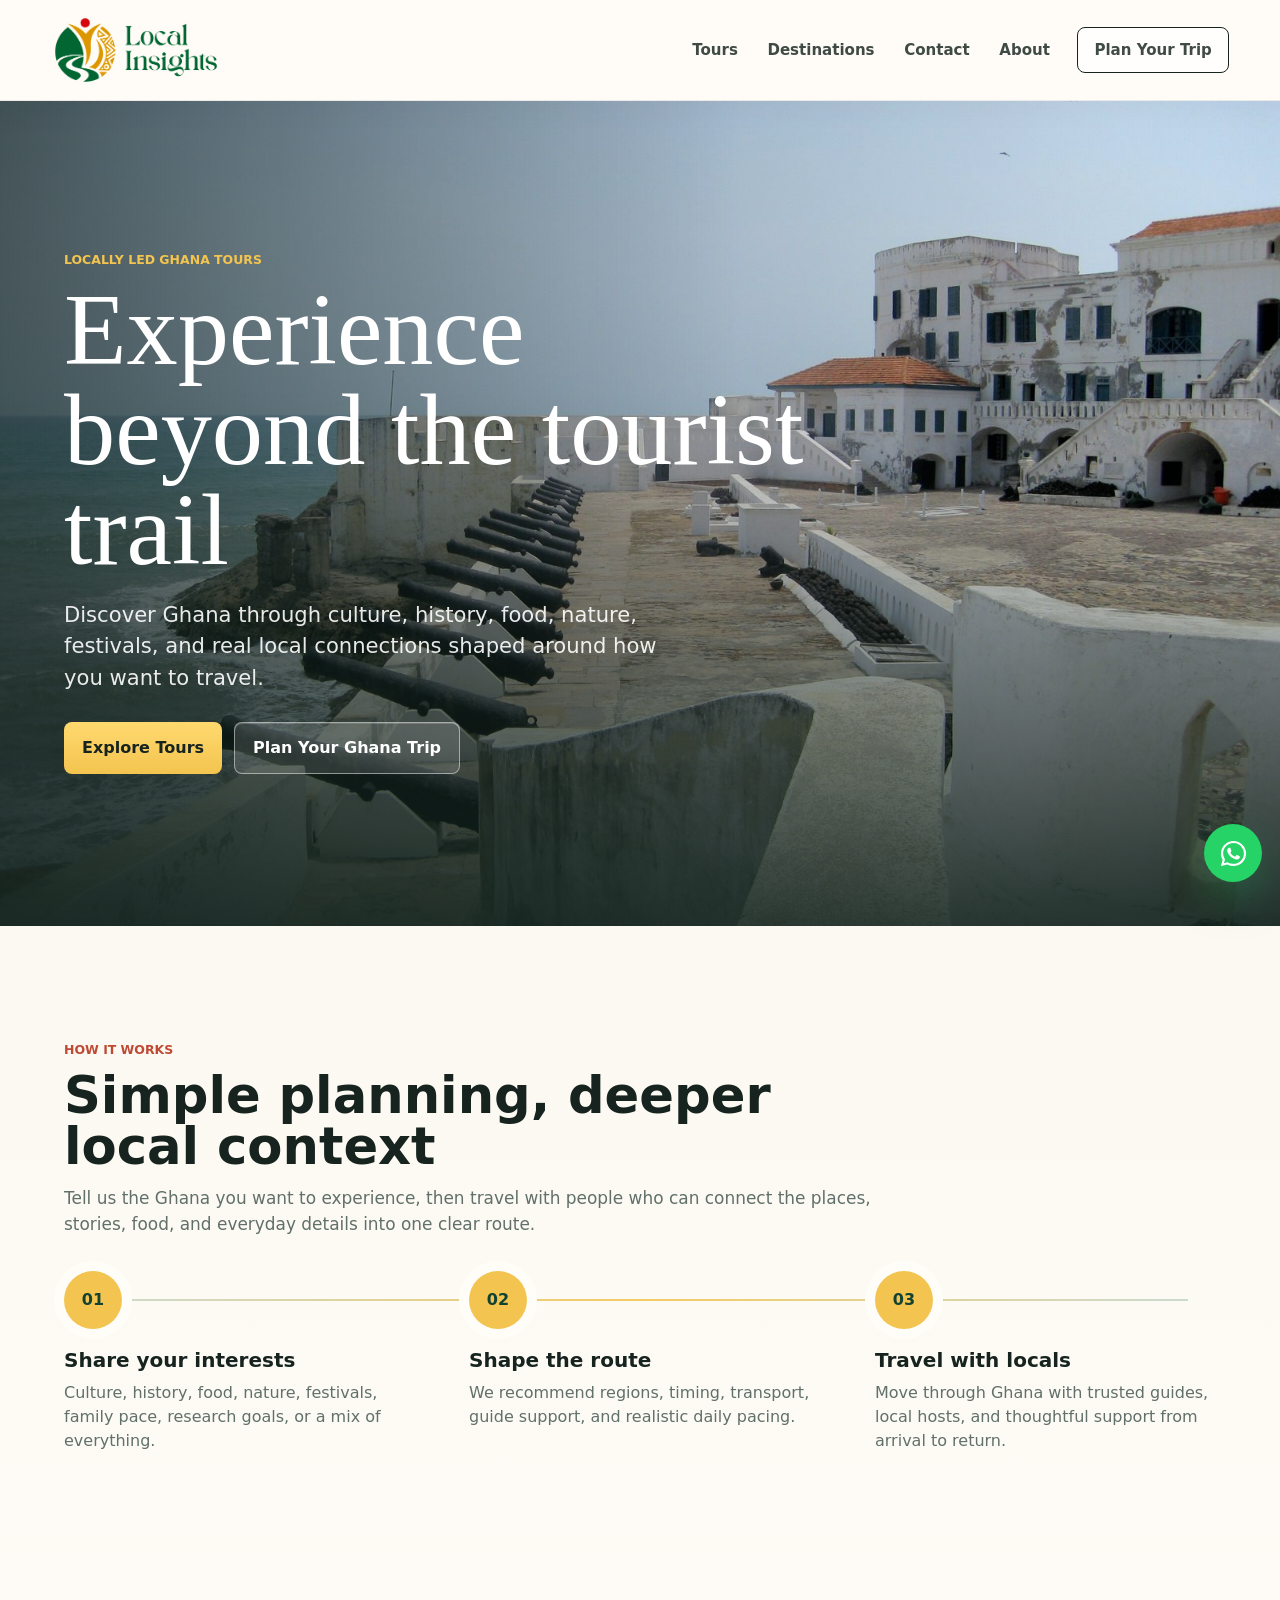
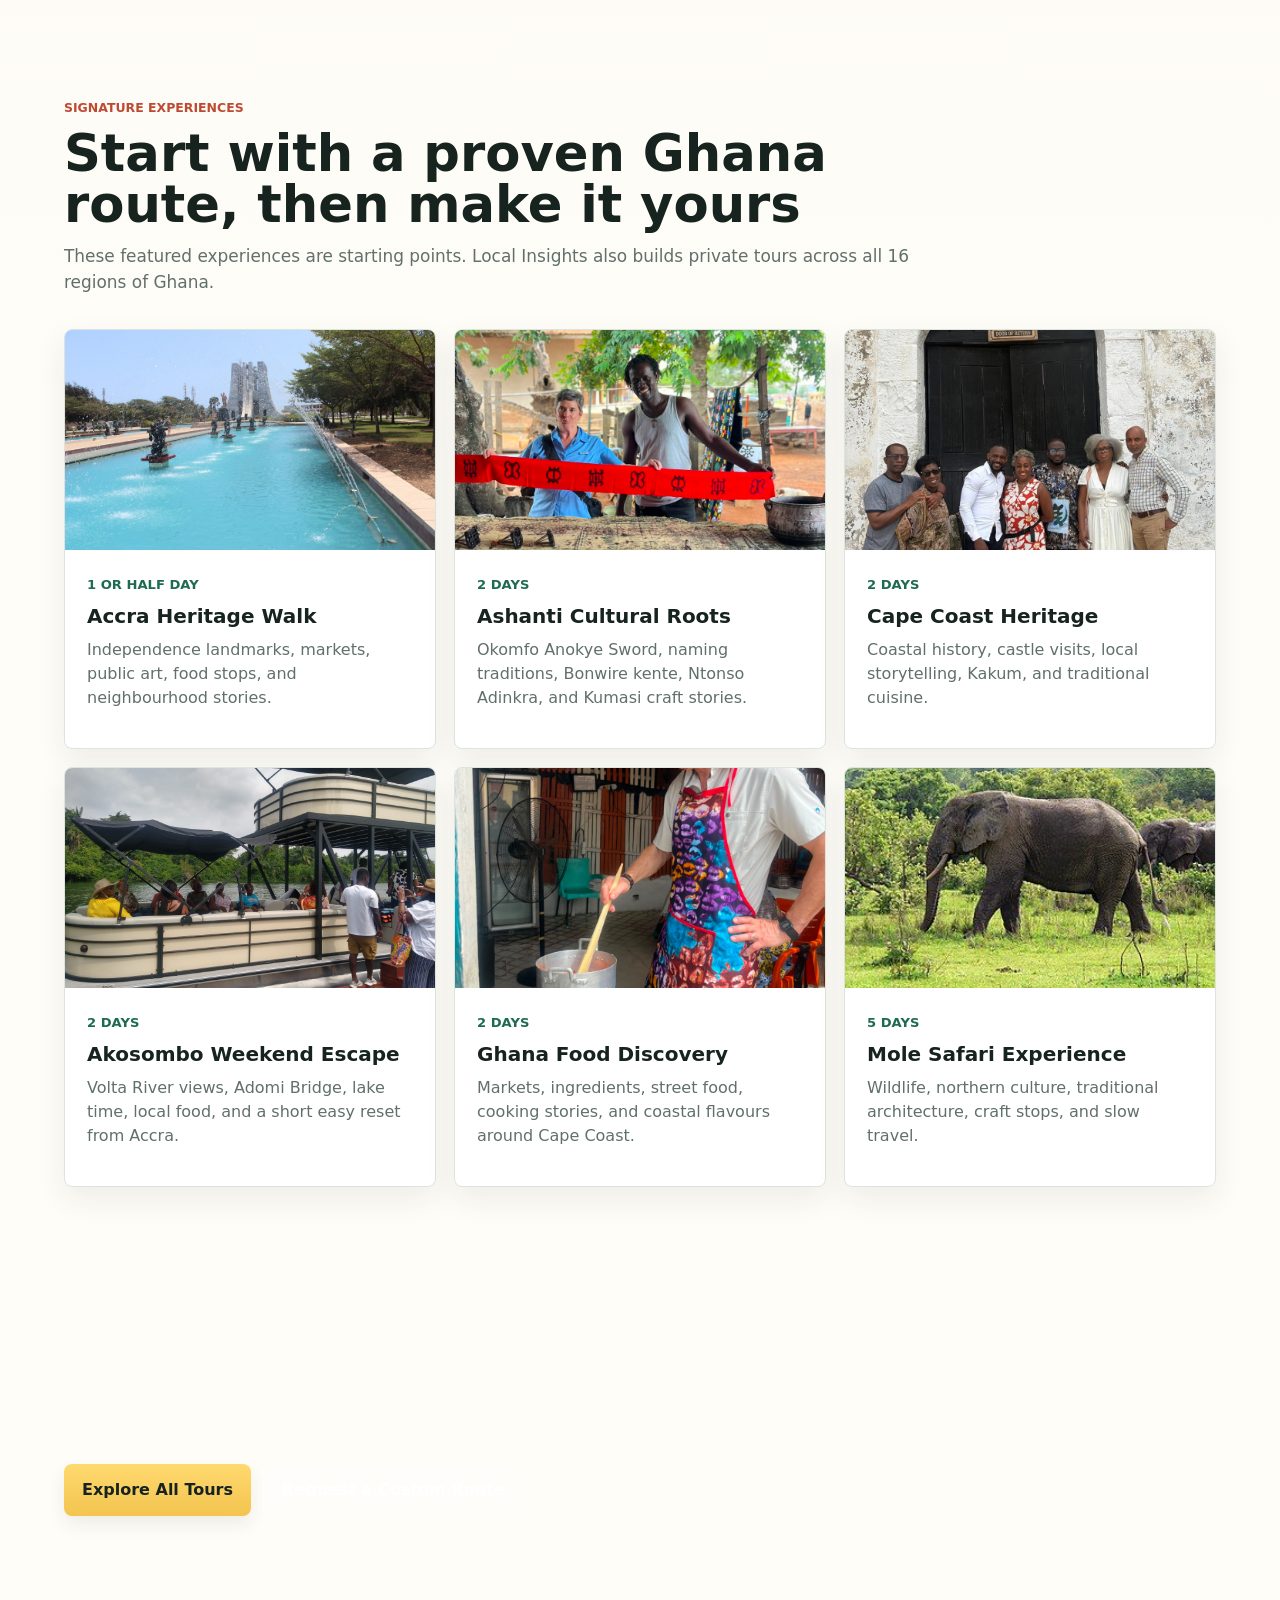
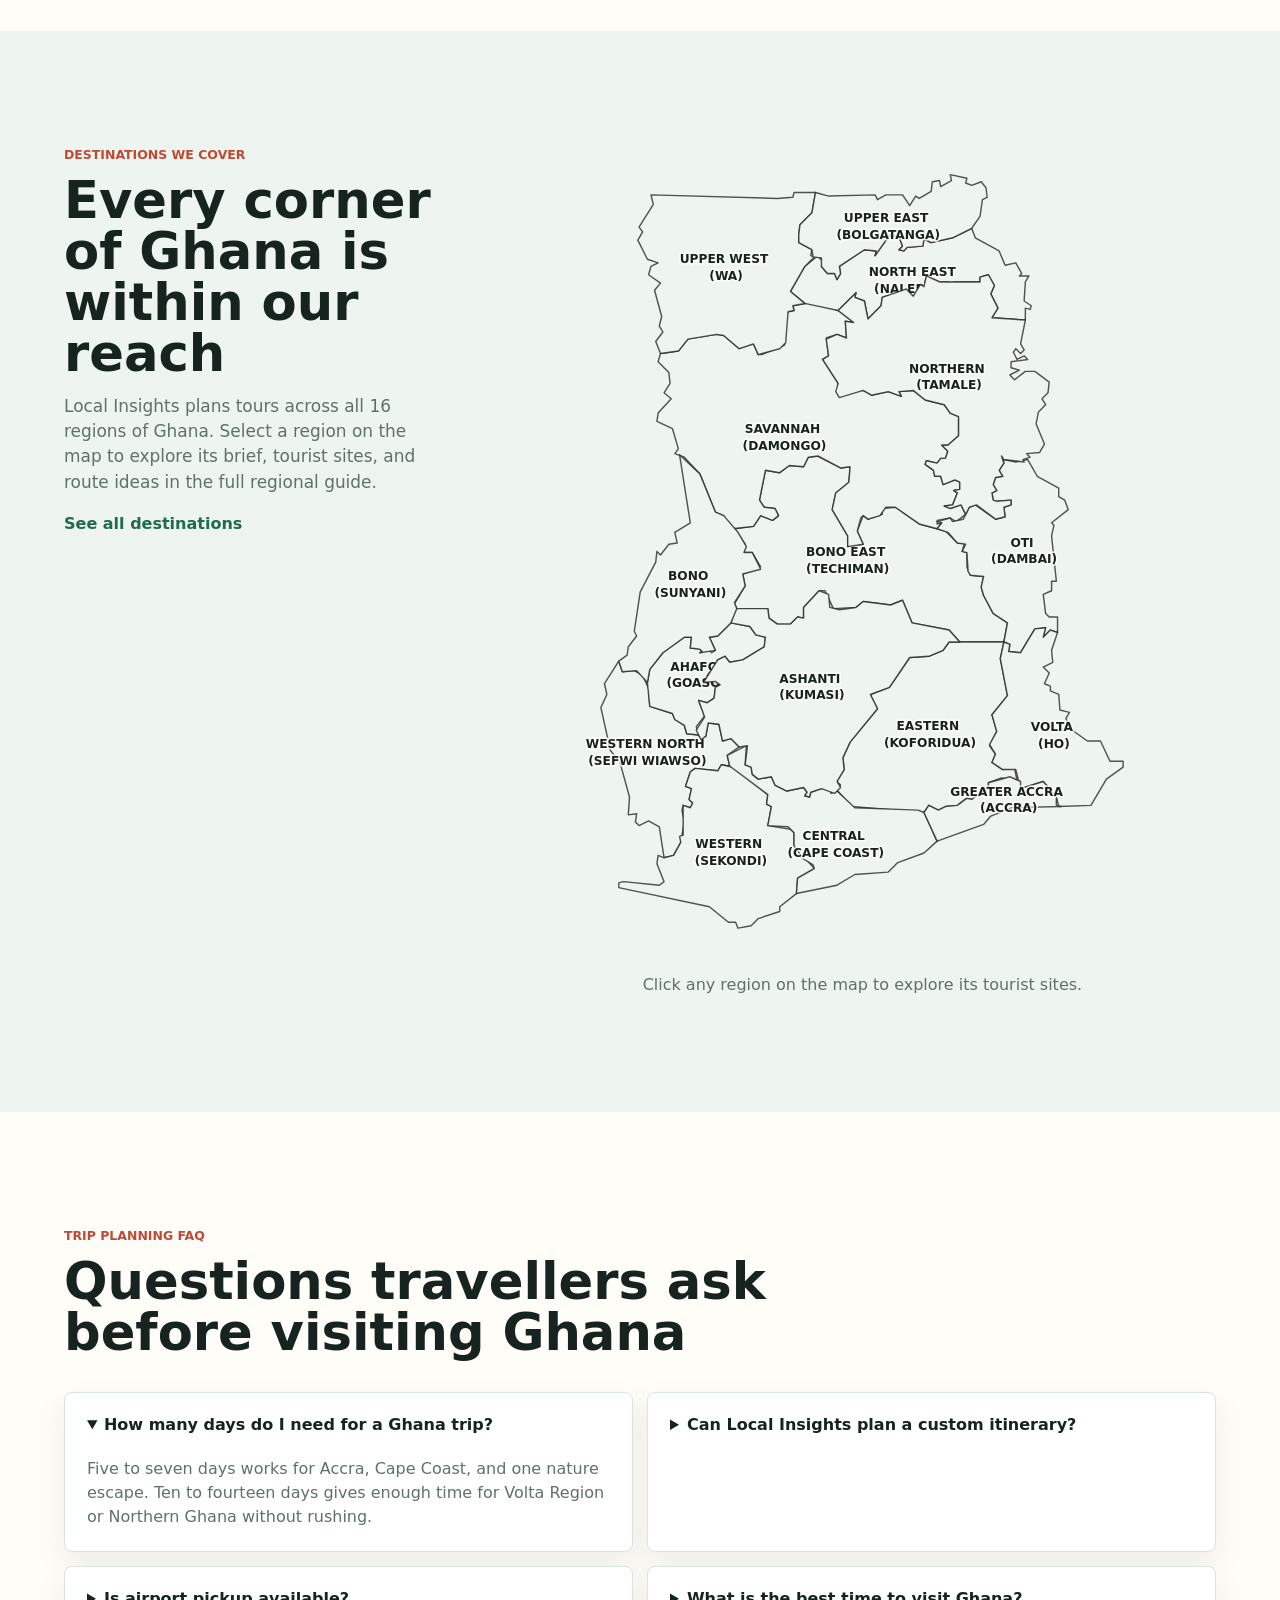
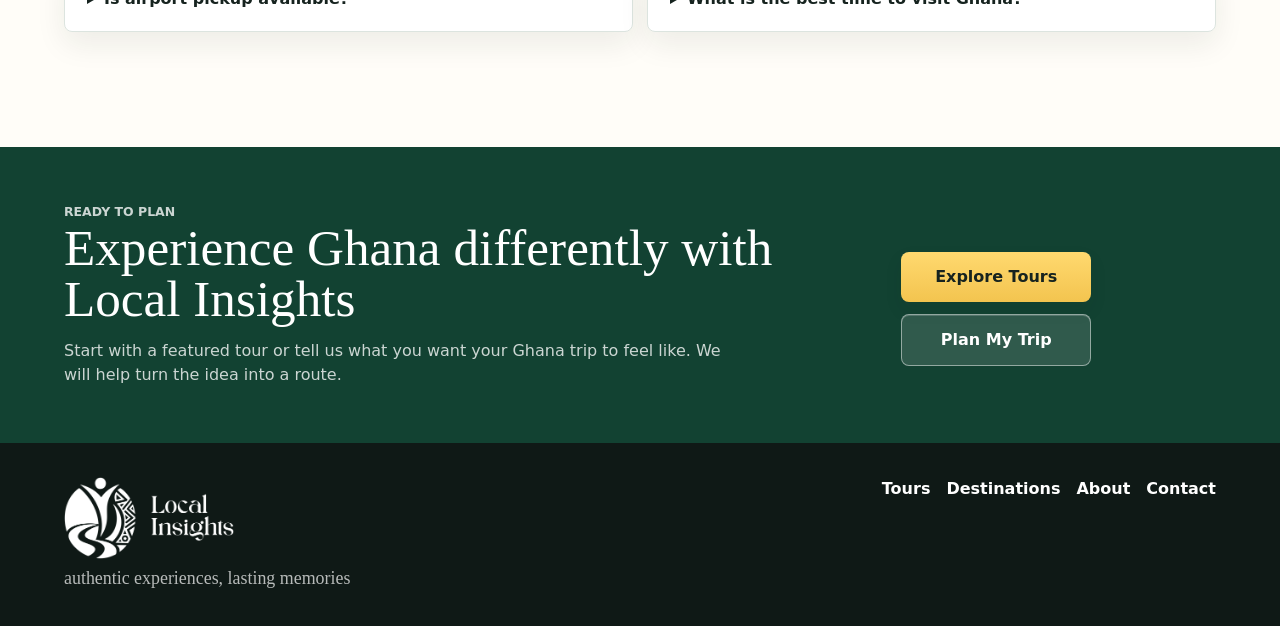
==== commit b98bde6f: "Revert "Add focused Ghana tour SEO pages" This reverts commit 6aeed5dba933f6b70f246375e6556c373a787e" ====
--- a/index.html
+++ b/index.html
@@ -234,7 +234,7 @@
               <p>Wildlife, northern culture, traditional architecture, craft stops, and slow travel.</p>
             </div>
           </a>
-          <a class="tour-preview custom-preview-card" href="custom-ghana-tours" aria-label="Plan a custom private Ghana trip">
+          <a class="tour-preview custom-preview-card" href="contact" aria-label="Plan a custom private Ghana trip">
             <div>
               <span>Custom</span>
               <h3>Build a Private Ghana Trip</h3>
@@ -496,9 +496,8 @@
         <p>authentic experiences, lasting memories</p>
       </div>
       <nav aria-label="Footer navigation">
-        <a href="tours">Tours</a><a href="accra-tours">Accra Tours</a><a href="cape-coast-tours">Cape Coast Tours</a
-        ><a href="volta-region-tours">Volta Tours</a><a href="custom-ghana-tours">Custom Tours</a
-        ><a href="destinations">Destinations</a><a href="about">About</a><a href="contact">Contact</a>
+        <a href="tours">Tours</a><a href="destinations">Destinations</a><a href="about">About</a
+        ><a href="contact">Contact</a>
       </nav>
     </footer>
     <script src="js/script.js"></script>
--- a/styles/styles.css
+++ b/styles/styles.css
@@ -483,22 +483,6 @@
   background-image: url("../images/amedzofe-mount-gemi.jpg");
 }
 
-.hero-accra-tours {
-  background-image: url("../images/accra.jpg");
-}
-
-.hero-cape-coast-tours {
-  background-image: url("../images/cape-coast-castle.jpg");
-}
-
-.hero-volta-tours {
-  background-image: url("../images/wli-waterfalls.jpg");
-}
-
-.hero-custom-tours {
-  background-image: url("../images/client-cultural-adinkra.jpeg");
-}
-
 .page-intro {
   width: min(850px, 100%);
   color: var(--muted);
@@ -639,22 +623,6 @@
 
 .image-panel.waterfall {
   background-image: url("../images/wli-waterfalls.jpg");
-}
-
-.image-panel.accra-city-panel {
-  background-image: url("../images/client-accra-independence.jpeg");
-}
-
-.image-panel.cape-coast-panel {
-  background-image: url("../images/client-cape-coast-door-return.jpeg");
-}
-
-.image-panel.volta-region-panel {
-  background-image: url("../images/amedzofe-mount-gemi.jpg");
-}
-
-.image-panel.custom-ghana-panel {
-  background-image: url("../images/client-cultural-adinkra.jpeg");
 }
 
 .cta-band {
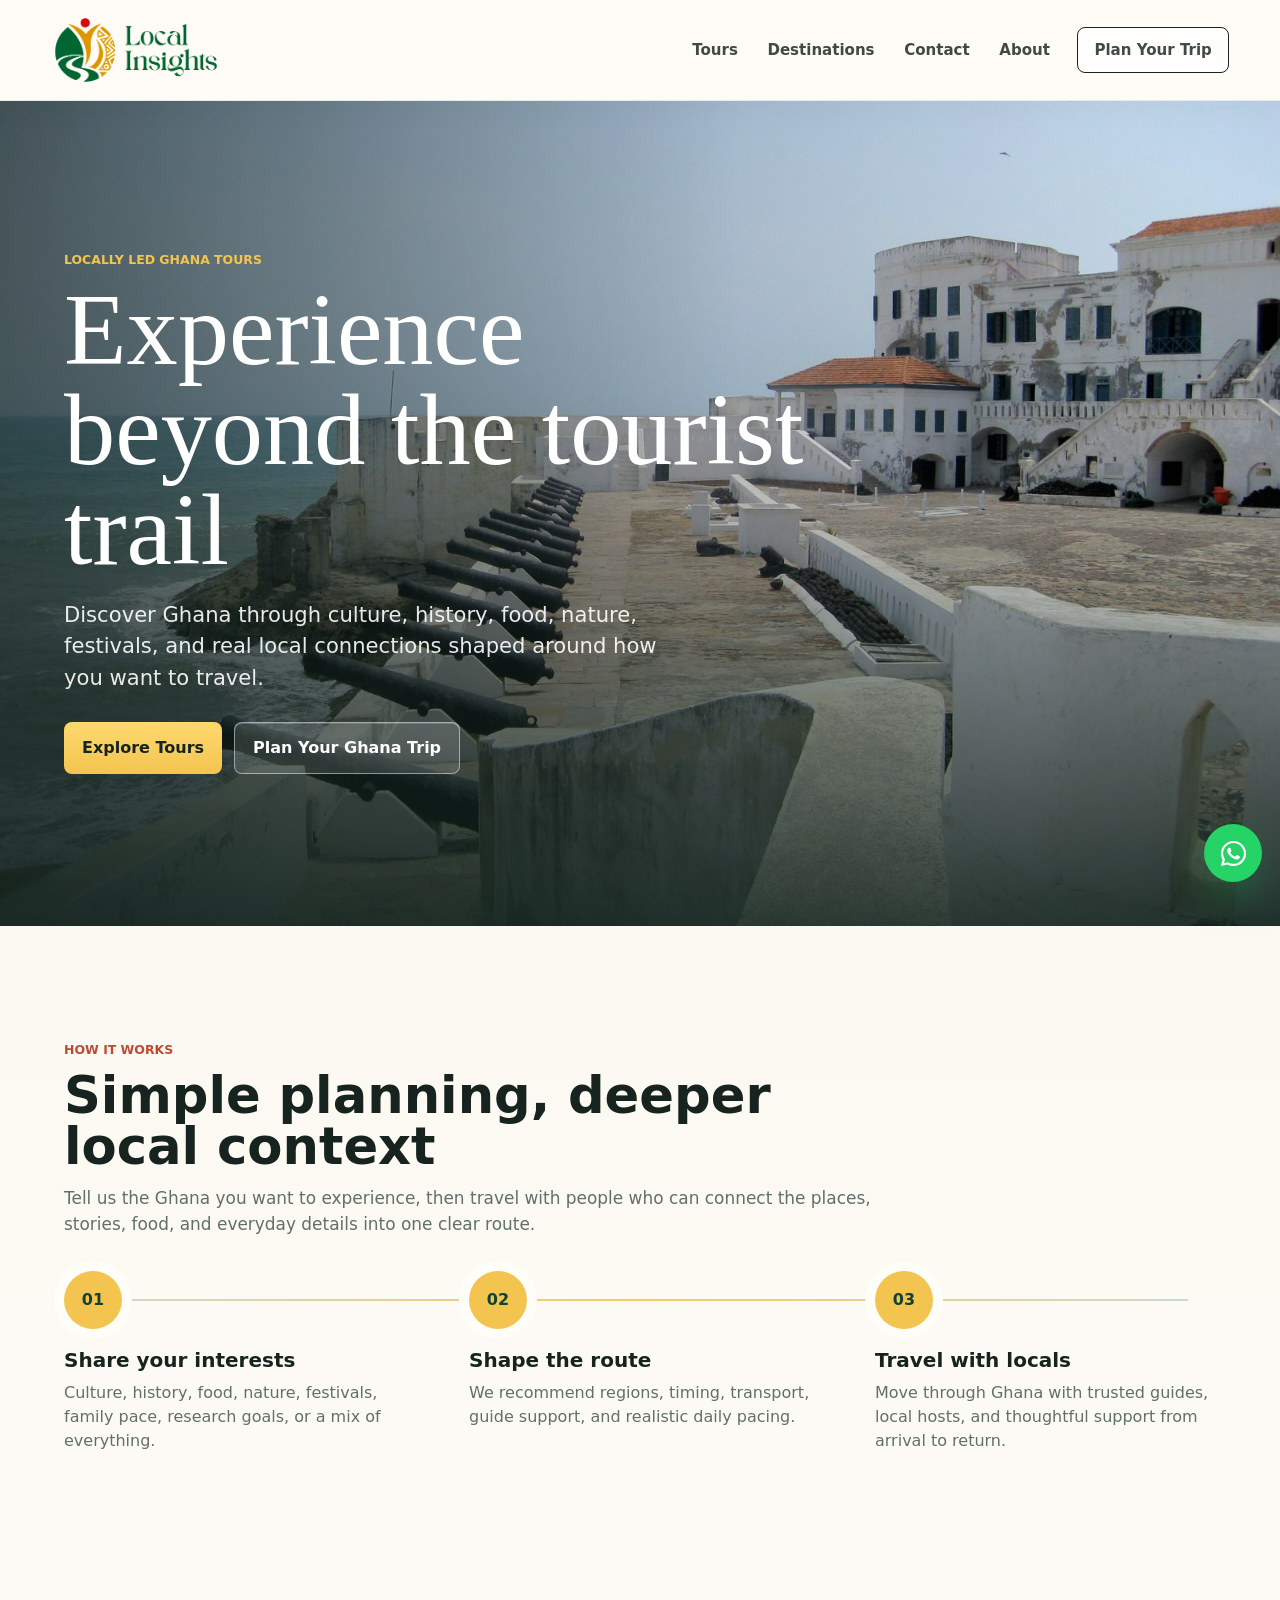
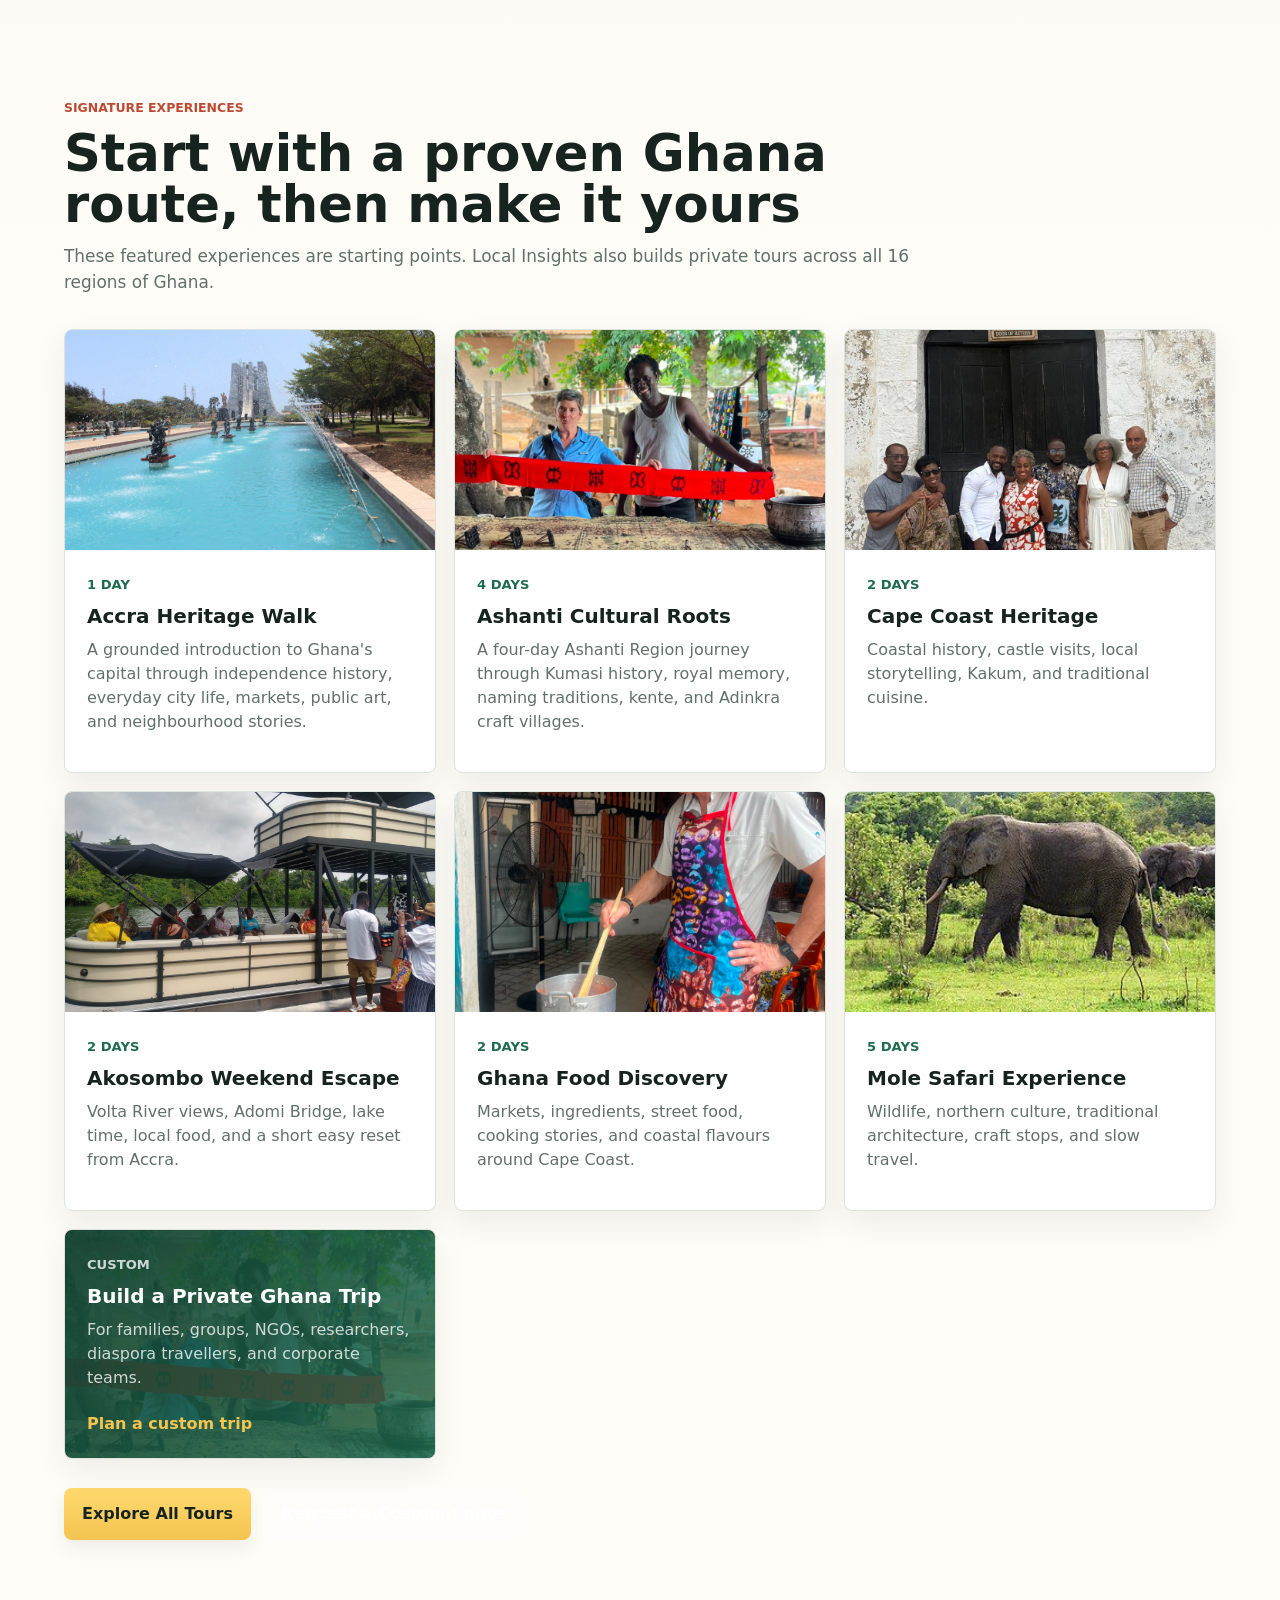
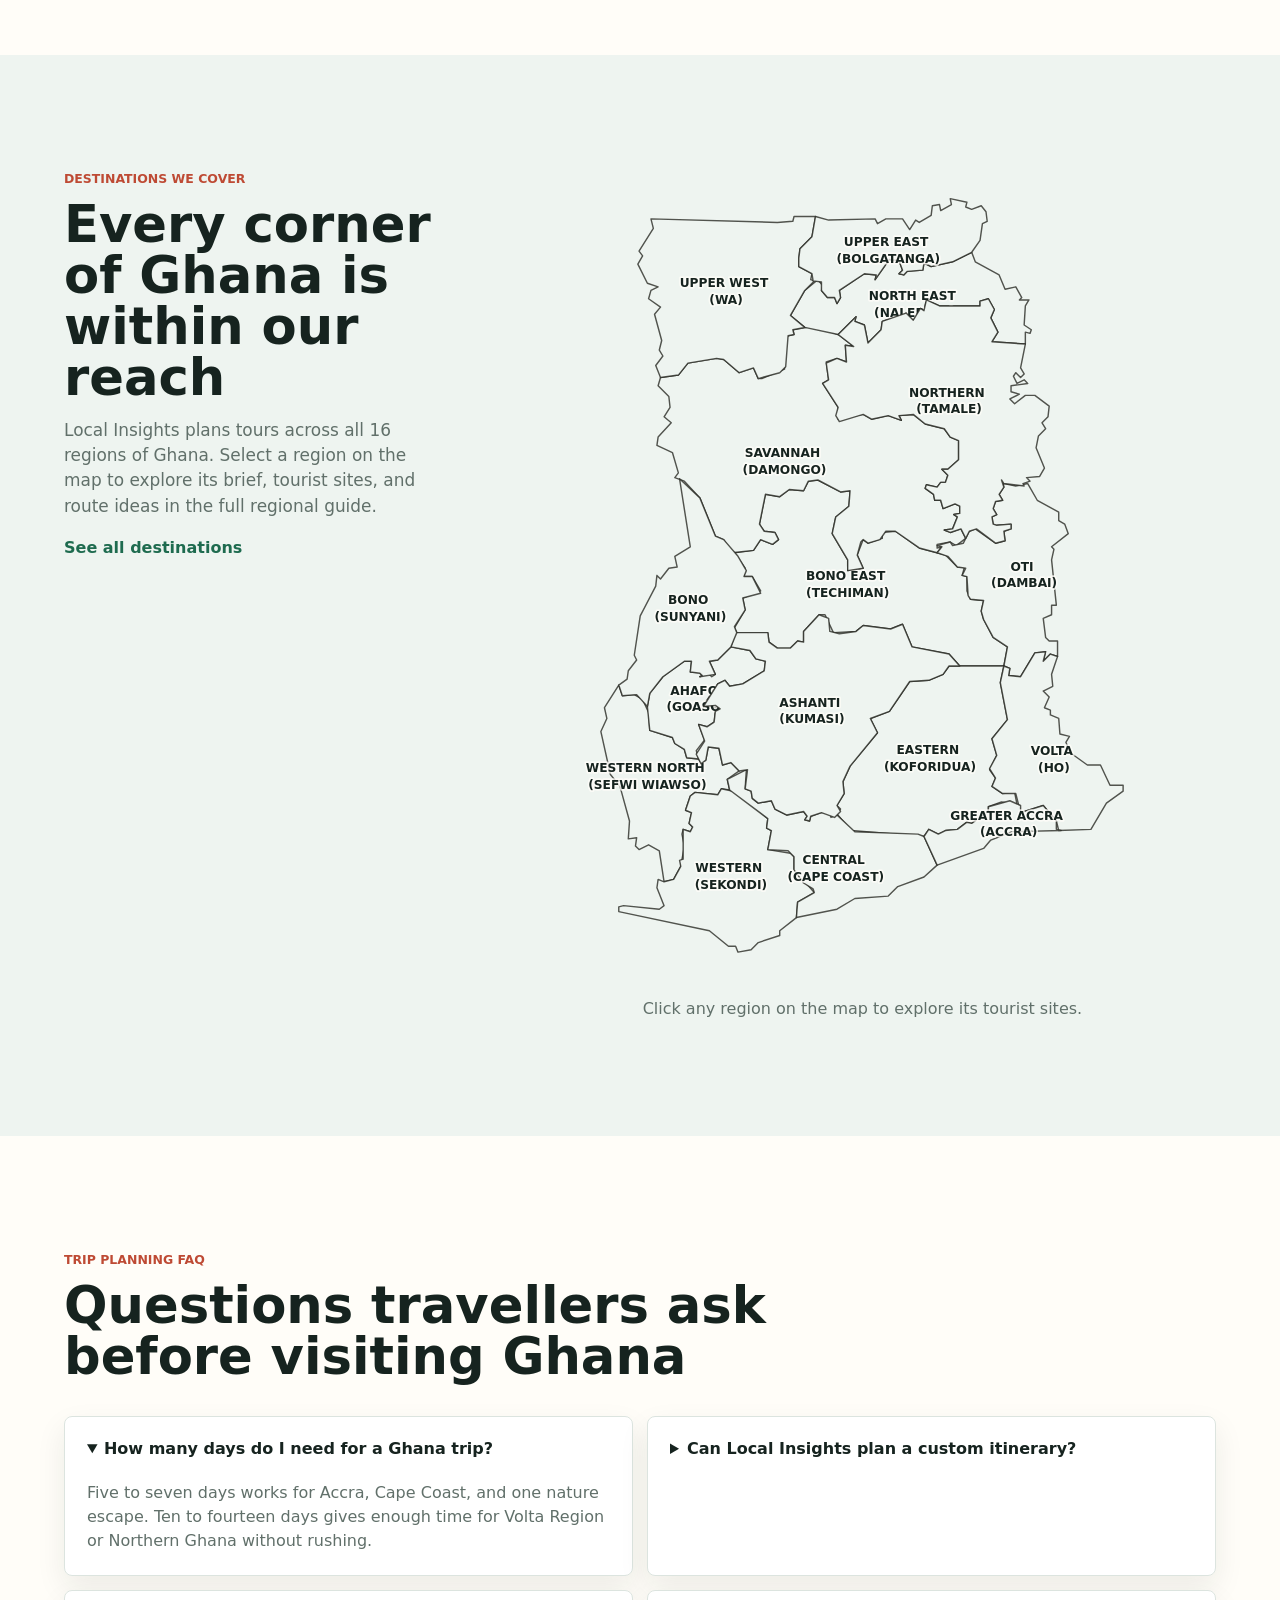
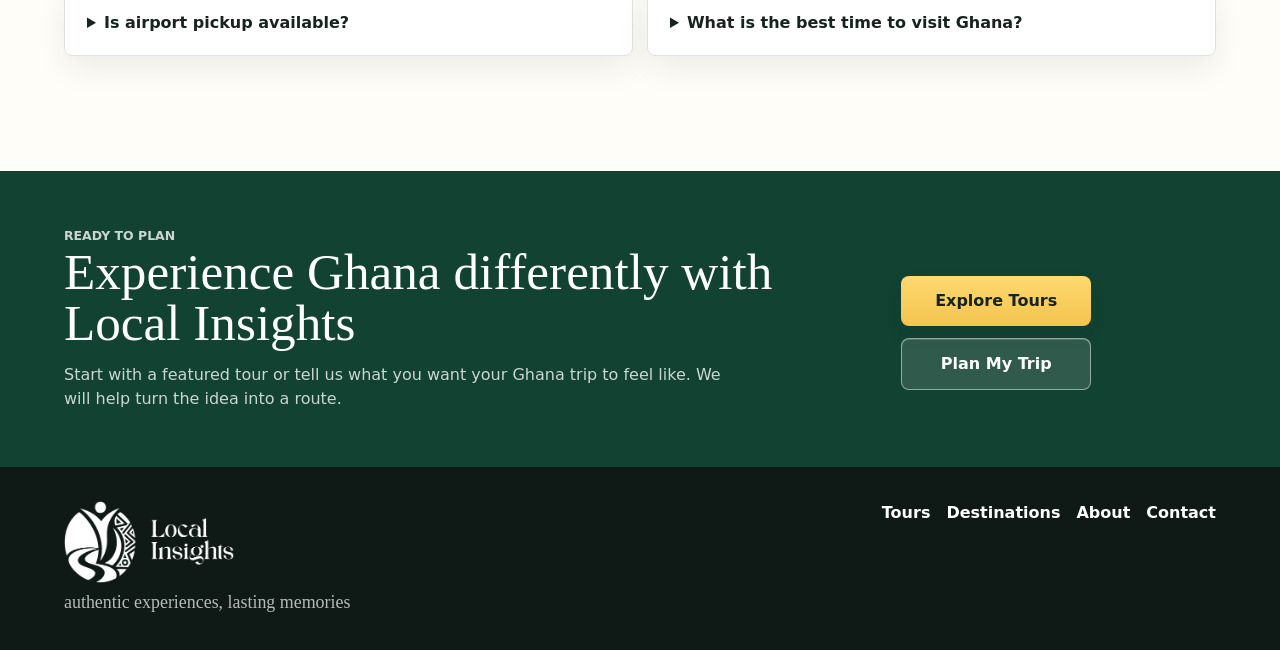
==== commit ecadf0c5: "Update contact information and improve HTML structure across multiple files" ====
--- a/index.html
+++ b/index.html
@@ -160,9 +160,12 @@
               aria-label="Local Insights guests visiting Independence Square in Accra"
             ></div>
             <div>
-              <span>1 or Half day</span>
+              <span>1 day</span>
               <h3>Accra Heritage Walk</h3>
-              <p>Independence landmarks, markets, public art, food stops, and neighbourhood stories.</p>
+              <p>
+                A grounded introduction to Ghana's capital through independence history, everyday city life, markets,
+                public art, and neighbourhood stories.
+              </p>
             </div>
           </a>
           <a
@@ -176,9 +179,12 @@
               aria-label="Adinkra symbols and Ashanti craft traditions"
             ></div>
             <div>
-              <span>2 days</span>
+              <span>4 days</span>
               <h3>Ashanti Cultural Roots</h3>
-              <p>Okomfo Anokye Sword, naming traditions, Bonwire kente, Ntonso Adinkra, and Kumasi craft stories.</p>
+              <p>
+                A four-day Ashanti Region journey through Kumasi history, royal memory, naming traditions, kente, and
+                Adinkra craft villages.
+              </p>
             </div>
           </a>
 
@@ -485,7 +491,7 @@
 
     <a
       class="whatsapp"
-      href="https://wa.me/233244317183?text=Hello%20Local%20Insights%2C%20I%20want%20to%20plan%20a%20Ghana%20trip"
+      href="https://wa.me/233500707227?text=Hello%20Local%20Insights%2C%20I%20want%20to%20plan%20a%20Ghana%20trip"
       >WhatsApp</a
     >
     <footer class="site-footer">
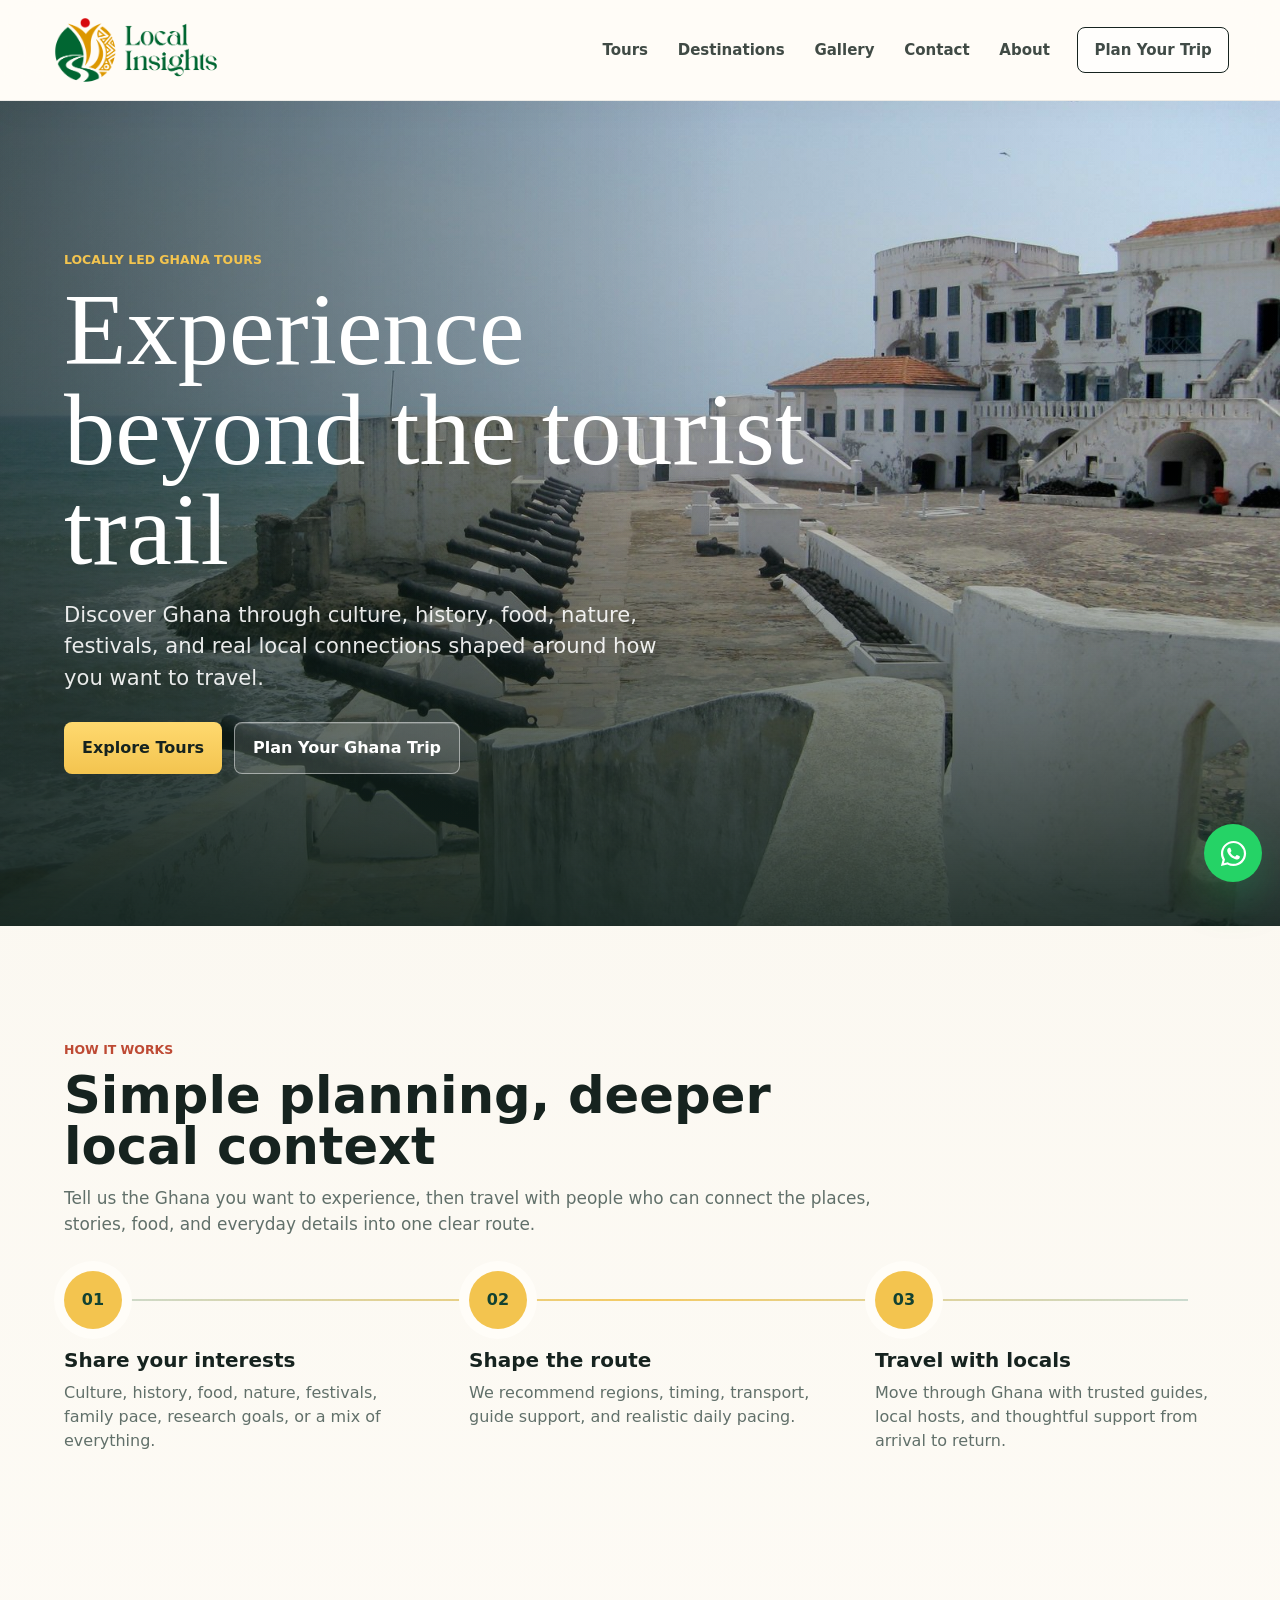
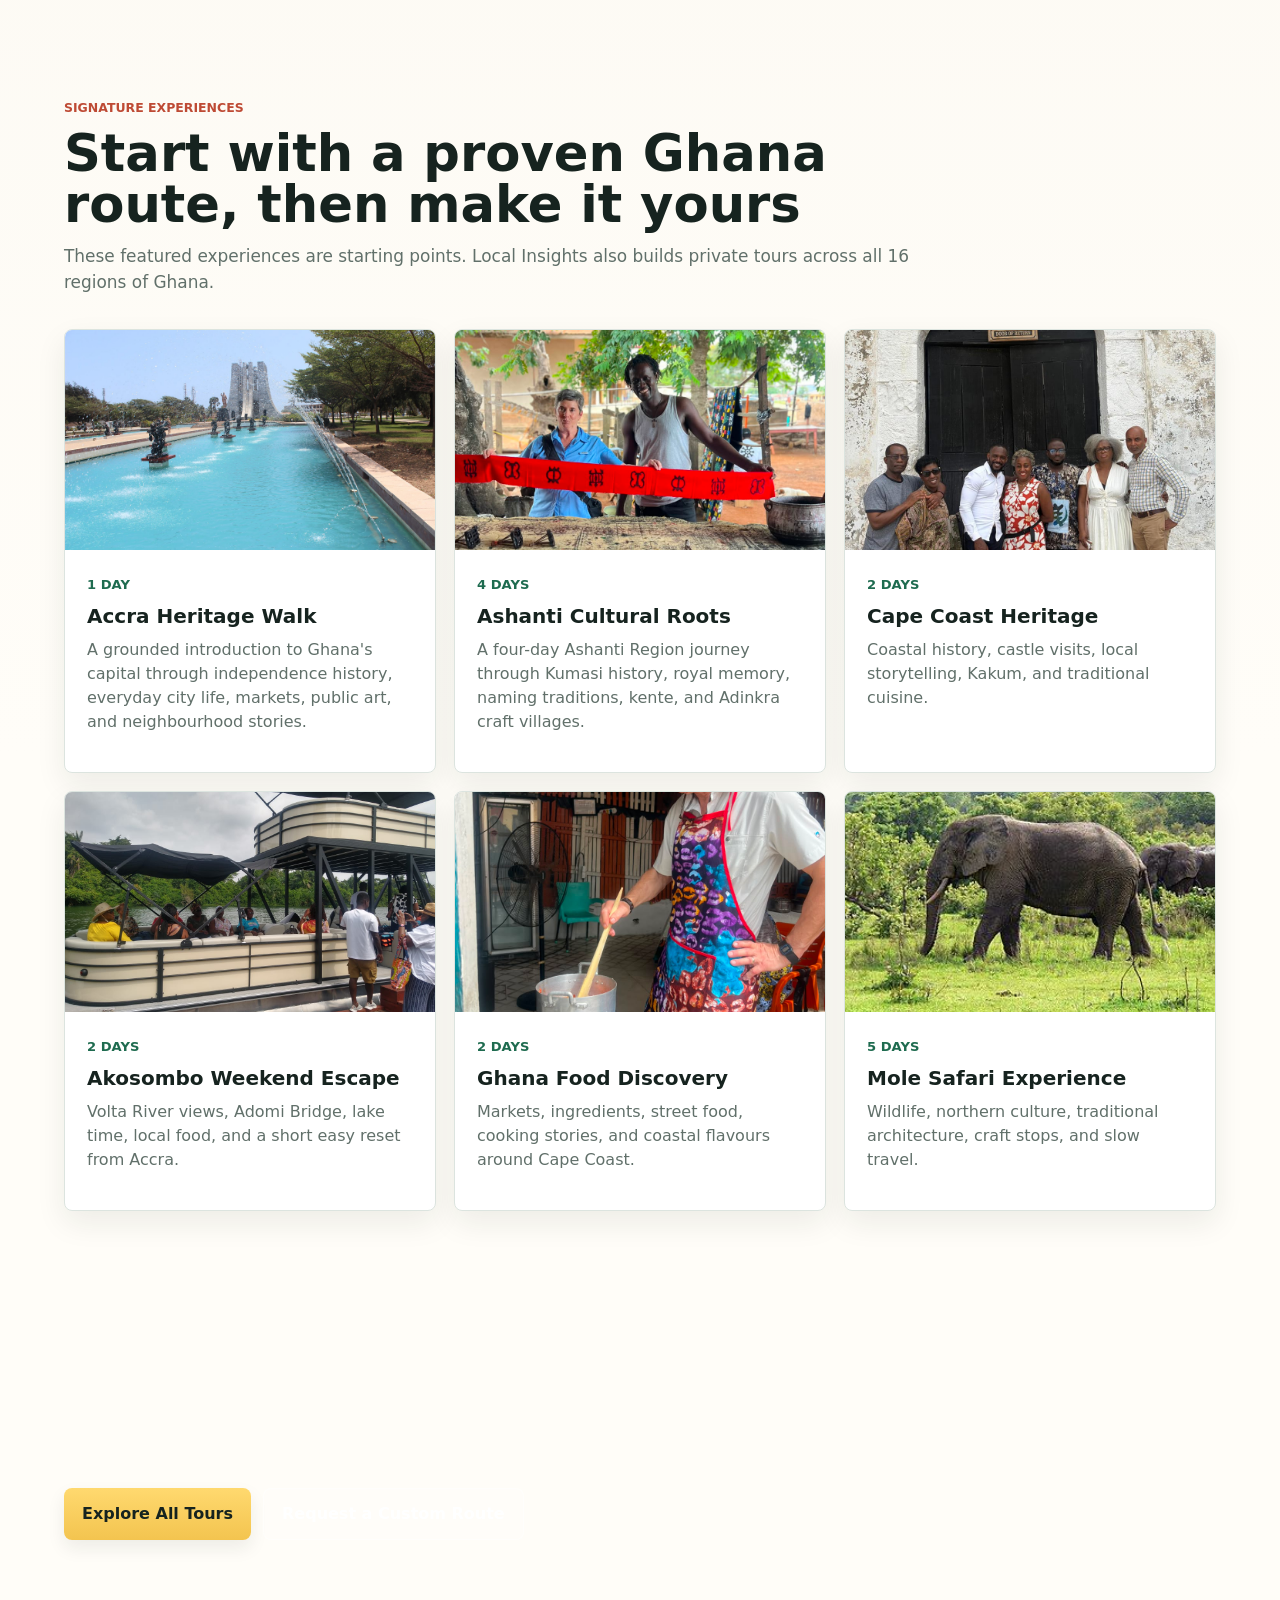
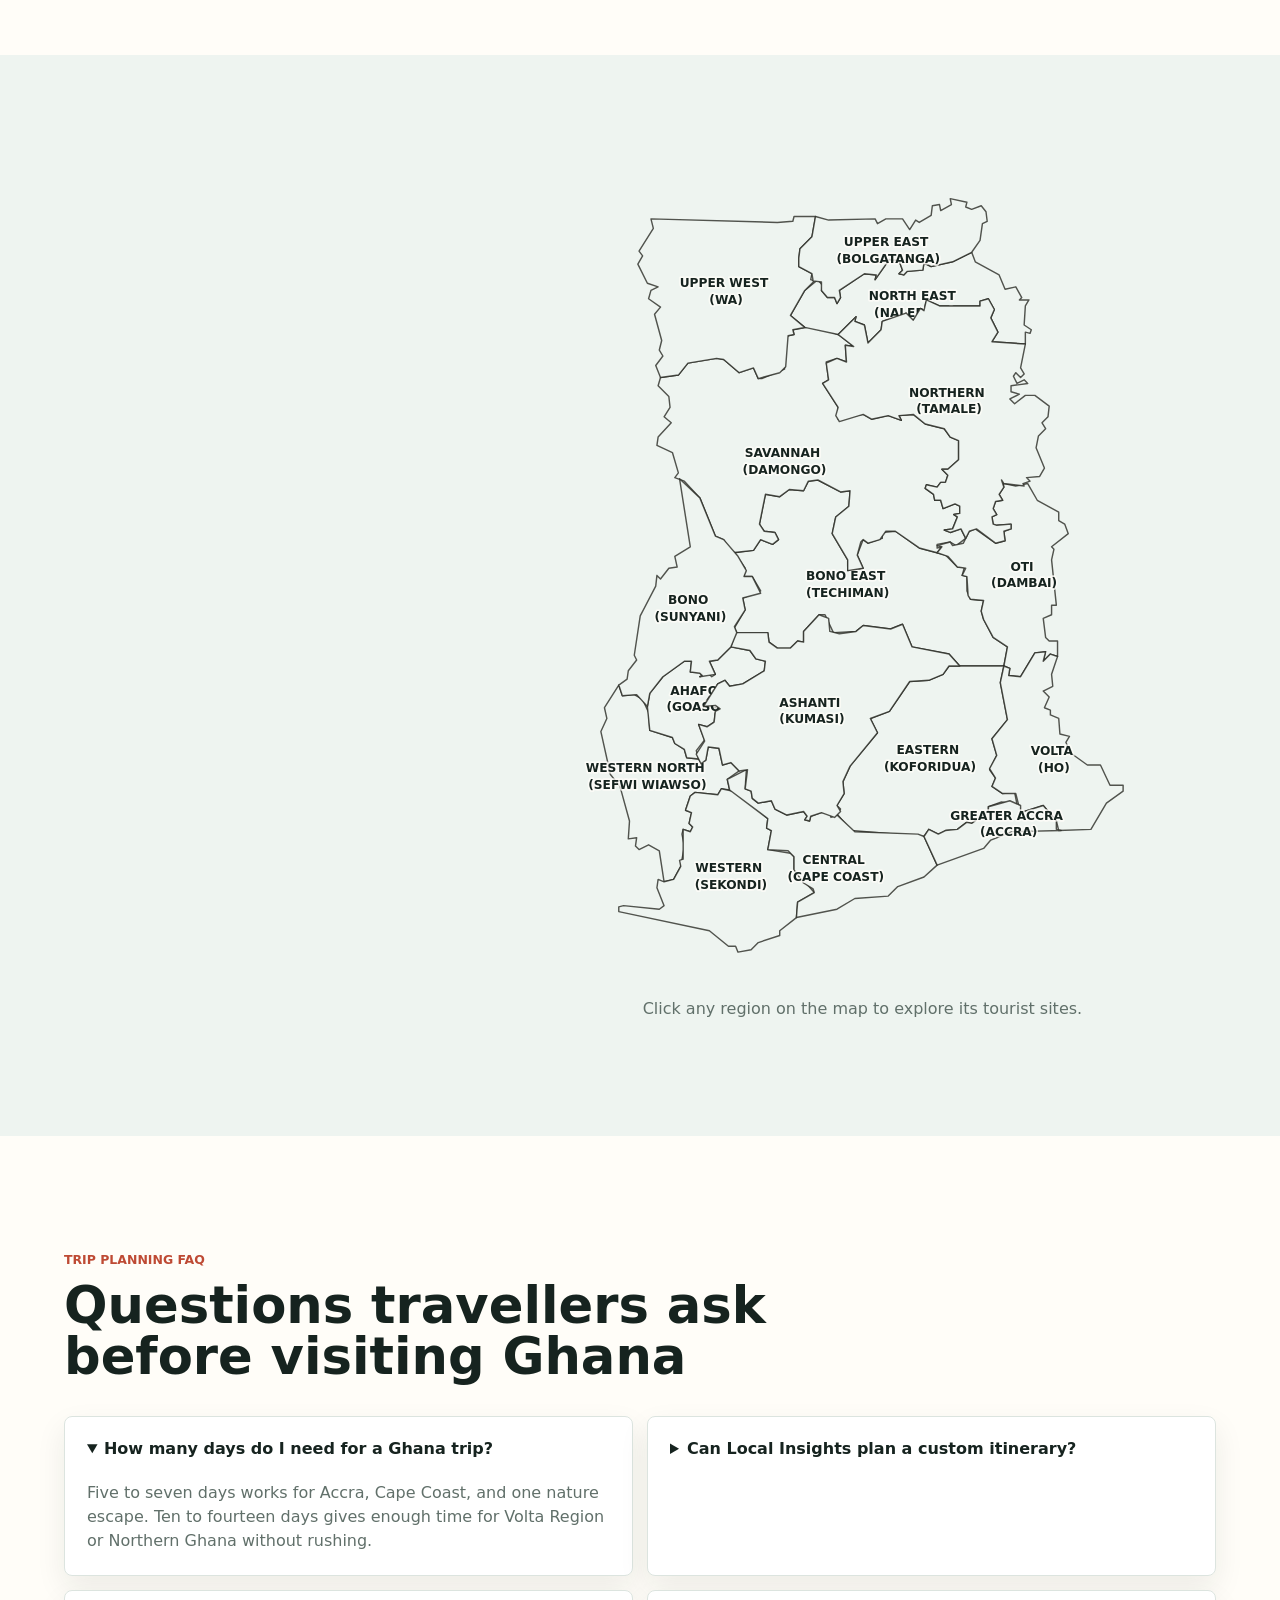
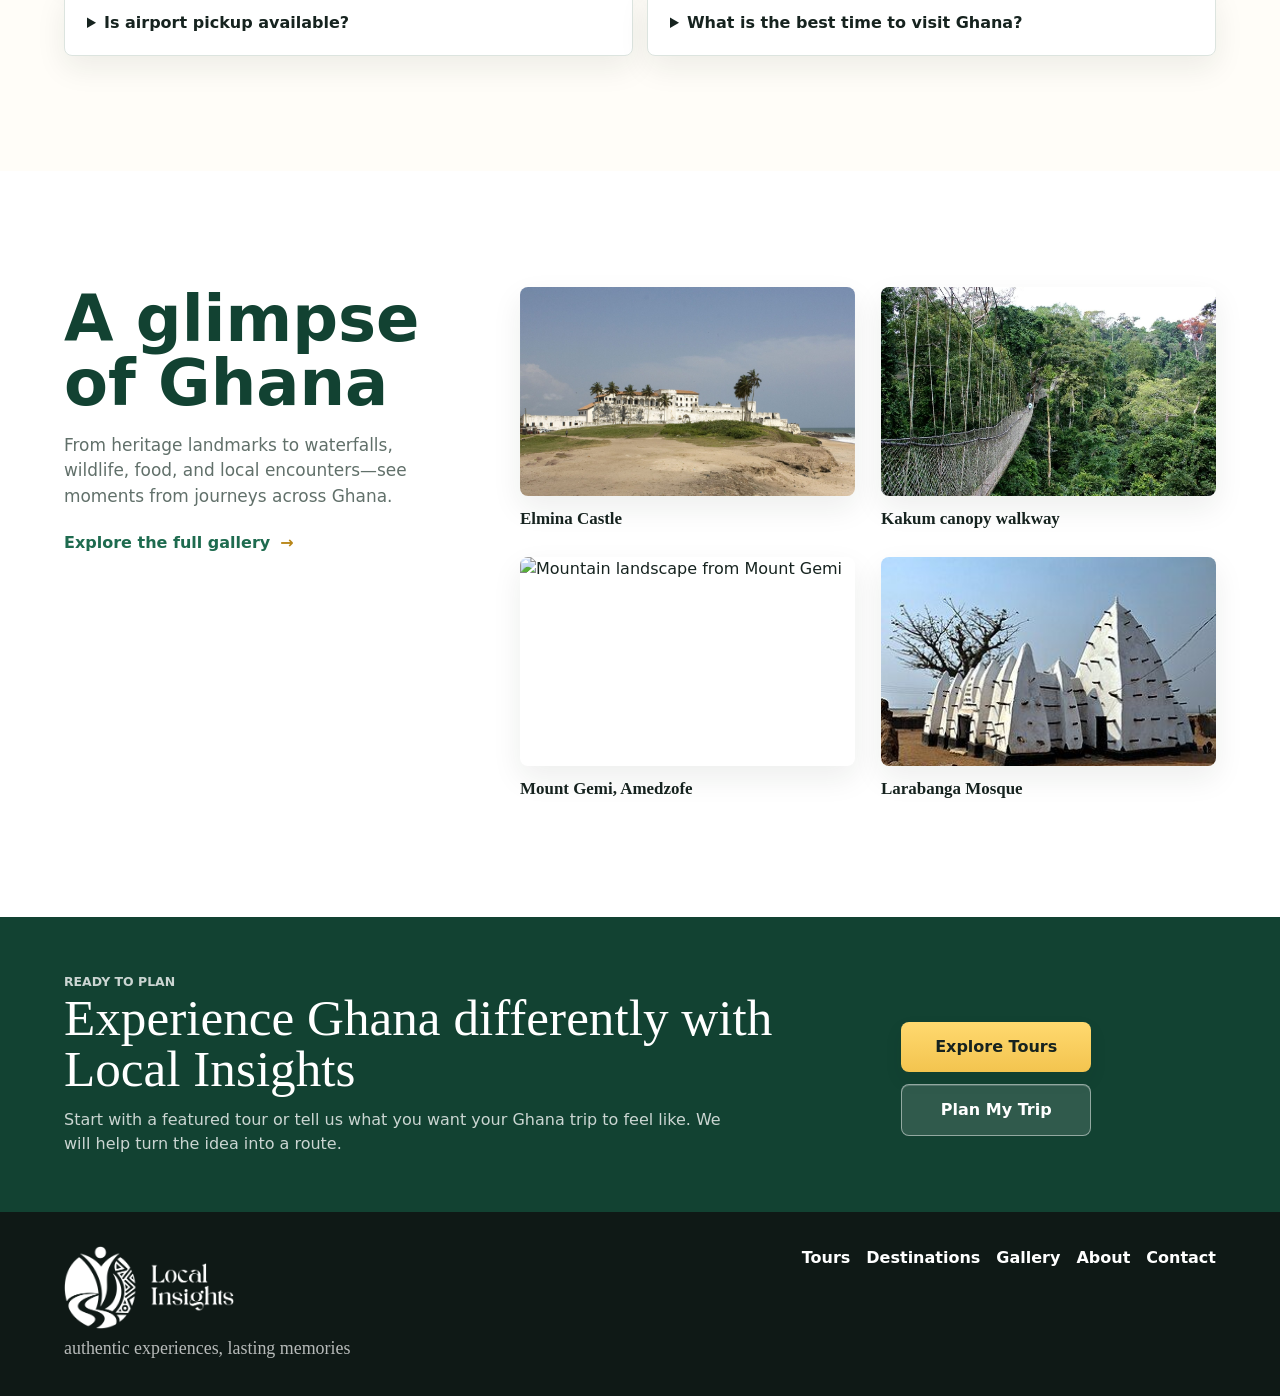
==== commit c9d05a9e: "Add gallery page and update navigation links across the site - Introduced a new gallery.html page sh" ====
--- a/index.html
+++ b/index.html
@@ -91,6 +91,7 @@
       <nav class="main-nav" data-nav aria-label="Main navigation">
         <a href="/tours">Tours</a>
         <a href="destinations">Destinations</a>
+        <a href="gallery">Gallery</a>
         <a href="contact">Contact</a>
         <a href="about">About</a>
         <a class="nav-cta" href="contact">Plan Your Trip</a>
@@ -473,6 +474,35 @@
         </div>
       </section>
 
+      <section class="section home-gallery" id="gallery-preview" aria-labelledby="home-gallery-title">
+        <div class="home-gallery-intro">
+          <h2 id="home-gallery-title">A glimpse of Ghana</h2>
+          <p>
+            From heritage landmarks to waterfalls, wildlife, food, and local encounters—see moments from journeys
+            across Ghana.
+          </p>
+          <a class="text-link gallery-link" href="gallery">Explore the full gallery</a>
+        </div>
+        <div class="home-gallery-grid">
+          <figure class="home-gallery-item home-gallery-coast">
+            <img src="images/elmina-castle.jpg" alt="Elmina Castle on Ghana's coast" loading="lazy" />
+            <figcaption>Elmina Castle</figcaption>
+          </figure>
+          <figure class="home-gallery-item">
+            <img src="images/kakum-canopy-tour-site.jpg" alt="Kakum canopy walkway above the rainforest" loading="lazy" />
+            <figcaption>Kakum canopy walkway</figcaption>
+          </figure>
+          <figure class="home-gallery-item">
+            <img src="images/amedzofe-mount-gemi.jpg" alt="Mountain landscape from Mount Gemi" loading="lazy" />
+            <figcaption>Mount Gemi, Amedzofe</figcaption>
+          </figure>
+          <figure class="home-gallery-item">
+            <img src="images/larabanga-mosque.jpg" alt="Historic Larabanga Mosque in Northern Ghana" loading="lazy" />
+            <figcaption>Larabanga Mosque</figcaption>
+          </figure>
+        </div>
+      </section>
+
       <section class="cta-band">
         <div>
           <p class="eyebrow">Ready to plan</p>
@@ -488,6 +518,25 @@
         </div>
       </section>
     </main>
+
+    <div class="gallery-lightbox" data-gallery-lightbox aria-hidden="true">
+      <div class="gallery-lightbox-backdrop" data-lightbox-close></div>
+      <div class="gallery-lightbox-dialog" role="dialog" aria-modal="true" aria-label="Image preview">
+        <button class="gallery-lightbox-close" type="button" data-lightbox-close aria-label="Close image preview">
+          <svg viewBox="0 0 24 24" aria-hidden="true"><path d="M5 5l14 14M19 5 5 19" /></svg>
+        </button>
+        <button class="gallery-lightbox-control gallery-lightbox-previous" type="button" data-lightbox-previous aria-label="Previous image">
+          <svg viewBox="0 0 24 24" aria-hidden="true"><path d="m15 5-7 7 7 7" /></svg>
+        </button>
+        <figure>
+          <img data-lightbox-image alt="" />
+          <figcaption><span data-lightbox-caption></span><span data-lightbox-count></span></figcaption>
+        </figure>
+        <button class="gallery-lightbox-control gallery-lightbox-next" type="button" data-lightbox-next aria-label="Next image">
+          <svg viewBox="0 0 24 24" aria-hidden="true"><path d="m9 5 7 7-7 7" /></svg>
+        </button>
+      </div>
+    </div>
 
     <a
       class="whatsapp"
@@ -502,7 +551,7 @@
         <p>authentic experiences, lasting memories</p>
       </div>
       <nav aria-label="Footer navigation">
-        <a href="tours">Tours</a><a href="destinations">Destinations</a><a href="about">About</a
+        <a href="tours">Tours</a><a href="destinations">Destinations</a><a href="gallery">Gallery</a><a href="about">About</a
         ><a href="contact">Contact</a>
       </nav>
     </footer>
--- a/styles/styles.css
+++ b/styles/styles.css
@@ -1953,6 +1953,334 @@
   font-weight: 800;
 }
 
+/* Gallery */
+.gallery-hero {
+  position: relative;
+  min-height: clamp(430px, 37vw, 560px);
+  overflow: hidden;
+  background: url("../images/gallery-hero-beach.png") center / cover no-repeat;
+}
+
+.gallery-hero::before {
+  position: absolute;
+  inset: 0;
+  background: linear-gradient(90deg, #ffffff 0%, rgba(255, 255, 255, 0.98) 34%, rgba(255, 255, 255, 0.82) 44%, rgba(255, 255, 255, 0) 62%);
+  content: "";
+}
+
+.gallery-hero-copy {
+  position: relative;
+  z-index: 1;
+  display: flex;
+  flex-direction: column;
+  justify-content: center;
+  width: min(49%, 700px);
+  min-height: inherit;
+  padding: clamp(54px, 7vw, 104px) clamp(24px, 6vw, 92px);
+}
+
+.gallery-hero-copy h1 {
+  max-width: 620px;
+  margin-bottom: 22px;
+  color: var(--green-dark);
+  font-size: clamp(3rem, 4.6vw, 4.9rem);
+}
+
+.gallery-hero-copy p {
+  max-width: 560px;
+  margin: 0;
+  color: var(--muted);
+  font-size: clamp(1.05rem, 1.45vw, 1.28rem);
+}
+
+.gallery-page {
+  width: min(1500px, 100%);
+  margin: 0 auto;
+  padding: clamp(64px, 8vw, 112px) clamp(18px, 5vw, 72px);
+}
+
+.gallery-location + .gallery-location {
+  margin-top: clamp(72px, 9vw, 128px);
+}
+
+.gallery-location-heading {
+  display: grid;
+  grid-template-columns: minmax(0, 0.7fr) minmax(280px, 0.5fr);
+  gap: 28px;
+  align-items: end;
+  margin-bottom: 28px;
+  padding-bottom: 18px;
+  border-bottom: 1px solid var(--line);
+}
+
+.gallery-location-heading h2 {
+  margin: 0;
+  color: var(--green-dark);
+  font-size: clamp(2.2rem, 4vw, 4rem);
+}
+
+.gallery-location-heading p {
+  margin: 0;
+  color: var(--muted);
+}
+
+.gallery-grid {
+  display: grid;
+  grid-template-columns: repeat(12, minmax(0, 1fr));
+  gap: clamp(16px, 2vw, 28px);
+}
+
+.gallery-item {
+  grid-column: span 4;
+  margin: 0;
+  cursor: zoom-in;
+}
+
+.home-gallery-item {
+  cursor: zoom-in;
+}
+
+.gallery-item-wide {
+  grid-column: span 8;
+}
+
+.gallery-grid-two .gallery-item,
+.gallery-grid-feature .gallery-item {
+  grid-column: span 6;
+}
+
+.gallery-grid-feature .gallery-item {
+  grid-column: 1 / -1;
+}
+
+.gallery-item img {
+  display: block;
+  width: 100%;
+  aspect-ratio: 4 / 3;
+  border-radius: 8px;
+  object-fit: cover;
+  box-shadow: var(--shadow-soft);
+  transition: transform 260ms ease, box-shadow 260ms ease;
+}
+
+.gallery-item-wide img {
+  aspect-ratio: 16 / 9;
+}
+
+.gallery-grid-feature img {
+  aspect-ratio: 2 / 1;
+}
+
+.gallery-item:hover img {
+  box-shadow: var(--shadow-hover);
+  transform: translateY(-3px);
+}
+
+.gallery-item:focus-visible,
+.home-gallery-item:focus-visible {
+  border-radius: 8px;
+  outline: 3px solid rgba(243, 196, 79, 0.92);
+  outline-offset: 5px;
+}
+
+.gallery-lightbox {
+  position: fixed;
+  inset: 0;
+  z-index: 100;
+  display: none;
+  place-items: center;
+  padding: clamp(16px, 4vw, 48px);
+}
+
+.gallery-lightbox.is-open {
+  display: grid;
+}
+
+.gallery-lightbox-backdrop {
+  position: absolute;
+  inset: 0;
+  background: rgba(6, 13, 11, 0.92);
+  backdrop-filter: blur(8px);
+}
+
+.gallery-lightbox-dialog {
+  position: relative;
+  z-index: 1;
+  display: grid;
+  grid-template-columns: 52px minmax(0, 1fr) 52px;
+  gap: clamp(12px, 2vw, 24px);
+  align-items: center;
+  width: min(1220px, 100%);
+  max-height: calc(100vh - 48px);
+}
+
+.gallery-lightbox-dialog figure {
+  min-width: 0;
+  margin: 0;
+}
+
+.gallery-lightbox-dialog img {
+  display: block;
+  width: 100%;
+  max-height: calc(100vh - 132px);
+  border-radius: 8px;
+  object-fit: contain;
+  box-shadow: 0 30px 100px rgba(0, 0, 0, 0.5);
+}
+
+.gallery-lightbox-dialog figcaption {
+  display: flex;
+  justify-content: space-between;
+  gap: 20px;
+  margin-top: 12px;
+  color: white;
+  font-family: var(--font-brand);
+  font-size: 1.08rem;
+}
+
+.gallery-lightbox-dialog figcaption span:last-child {
+  flex: 0 0 auto;
+  color: rgba(255, 255, 255, 0.62);
+  font-family: var(--font-body);
+  font-size: 0.88rem;
+}
+
+.gallery-lightbox-close,
+.gallery-lightbox-control {
+  display: grid;
+  place-items: center;
+  width: 48px;
+  height: 48px;
+  padding: 0;
+  color: white;
+  background: rgba(255, 255, 255, 0.08);
+  border: 1px solid rgba(255, 255, 255, 0.24);
+  border-radius: 50%;
+  cursor: pointer;
+  transition: background-color 180ms ease, border-color 180ms ease, transform 180ms ease;
+}
+
+.gallery-lightbox-close {
+  position: absolute;
+  top: -12px;
+  right: 0;
+  z-index: 2;
+  transform: translateY(-100%);
+}
+
+.gallery-lightbox-close:hover,
+.gallery-lightbox-close:focus-visible,
+.gallery-lightbox-control:hover,
+.gallery-lightbox-control:focus-visible {
+  color: var(--ink);
+  background: var(--gold);
+  border-color: var(--gold);
+}
+
+.gallery-lightbox-control:hover,
+.gallery-lightbox-control:focus-visible {
+  transform: scale(1.06);
+}
+
+.gallery-lightbox svg {
+  width: 24px;
+  height: 24px;
+  fill: none;
+  stroke: currentColor;
+  stroke-linecap: round;
+  stroke-linejoin: round;
+  stroke-width: 2;
+}
+
+.gallery-item figcaption,
+.home-gallery-item figcaption {
+  margin-top: 10px;
+  color: var(--ink);
+  font-family: var(--font-brand);
+  font-size: 1.06rem;
+  font-weight: 650;
+}
+
+.home-gallery {
+  display: grid;
+  grid-template-columns: minmax(260px, 0.62fr) minmax(0, 1.1fr);
+  gap: clamp(30px, 5vw, 78px);
+  align-items: start;
+  background: var(--surface);
+}
+
+.home-gallery-intro {
+  position: sticky;
+  top: 116px;
+}
+
+.home-gallery-intro h2 {
+  margin-bottom: 18px;
+  color: var(--green-dark);
+  font-size: clamp(2.6rem, 5vw, 5rem);
+}
+
+.home-gallery-intro p {
+  margin-bottom: 22px;
+  color: var(--muted);
+  font-size: 1.06rem;
+}
+
+.gallery-link {
+  display: inline-flex;
+  align-items: center;
+  gap: 10px;
+  color: var(--green);
+  font-weight: 850;
+}
+
+.gallery-link::after {
+  color: #b88618;
+  content: "\2192";
+  transition: transform 180ms ease;
+}
+
+.gallery-link:hover::after,
+.gallery-link:focus-visible::after {
+  transform: translateX(5px);
+}
+
+.home-gallery-grid {
+  display: grid;
+  grid-template-columns: repeat(2, minmax(0, 1fr));
+  gap: clamp(16px, 2vw, 26px);
+  width: min(760px, 100%);
+  justify-self: end;
+}
+
+.home-gallery-item {
+  margin: 0;
+}
+
+.home-gallery-coast {
+  grid-row: auto;
+}
+
+.home-gallery-item img {
+  display: block;
+  width: 100%;
+  aspect-ratio: 16 / 10;
+  border-radius: 8px;
+  object-fit: cover;
+  box-shadow: var(--shadow-soft);
+  transition: transform 260ms ease, box-shadow 260ms ease;
+}
+
+.home-gallery-coast img {
+  height: auto;
+  aspect-ratio: 16 / 10;
+}
+
+.home-gallery-item:hover img {
+  box-shadow: var(--shadow-hover);
+  transform: translateY(-3px);
+}
+
 @media (max-width: 1040px) {
   .tour-grid,
   .style-grid,
@@ -1978,6 +2306,11 @@
 
   .about-image {
     min-height: 360px;
+  }
+
+  .gallery-item,
+  .gallery-item-wide {
+    grid-column: span 6;
   }
 }
 
@@ -2077,6 +2410,38 @@
   .site-footer {
     flex-direction: column;
   }
+
+  .gallery-location-heading,
+  .home-gallery {
+    grid-template-columns: 1fr;
+  }
+
+  .gallery-hero {
+    min-height: 720px;
+    background-position: 64% bottom;
+  }
+
+  .gallery-hero::before {
+    background: linear-gradient(180deg, #ffffff 0%, rgba(255, 255, 255, 0.98) 40%, rgba(255, 255, 255, 0.82) 52%, rgba(255, 255, 255, 0) 72%);
+  }
+
+  .gallery-hero-copy {
+    justify-content: flex-start;
+    width: 100%;
+    padding-bottom: 360px;
+  }
+
+  .gallery-location-heading {
+    gap: 10px;
+  }
+
+  .home-gallery-intro {
+    position: static;
+  }
+
+  .home-gallery-grid {
+    justify-self: start;
+  }
 }
 
 @media (max-width: 560px) {
@@ -2105,6 +2470,83 @@
   .section-actions .button,
   .cta-actions .button {
     width: 100%;
+  }
+
+  .gallery-hero {
+    min-height: 680px;
+    background-position: 66% bottom;
+  }
+
+  .gallery-hero-copy {
+    min-height: 680px;
+    padding-top: 58px;
+    padding-bottom: 350px;
+  }
+
+  .gallery-hero-copy h1 {
+    font-size: clamp(2.8rem, 13vw, 3.8rem);
+  }
+
+  .gallery-item,
+  .gallery-item-wide,
+  .gallery-grid-two .gallery-item,
+  .gallery-grid-feature .gallery-item {
+    grid-column: 1 / -1;
+  }
+
+  .gallery-item img,
+  .gallery-item-wide img,
+  .gallery-grid-feature img {
+    aspect-ratio: 4 / 3;
+  }
+
+  .home-gallery-grid {
+    grid-template-columns: 1fr;
+  }
+
+  .home-gallery-coast {
+    grid-row: auto;
+  }
+
+  .home-gallery-coast img {
+    height: auto;
+    aspect-ratio: 16 / 10;
+  }
+
+  .gallery-lightbox {
+    padding: 64px 12px 18px;
+  }
+
+  .gallery-lightbox-dialog {
+    display: block;
+    max-height: calc(100vh - 82px);
+  }
+
+  .gallery-lightbox-dialog img {
+    max-height: calc(100vh - 150px);
+  }
+
+  .gallery-lightbox-control {
+    position: absolute;
+    top: 50%;
+    z-index: 2;
+    width: 44px;
+    height: 44px;
+    background: rgba(6, 13, 11, 0.7);
+    transform: translateY(-50%);
+  }
+
+  .gallery-lightbox-control:hover,
+  .gallery-lightbox-control:focus-visible {
+    transform: translateY(-50%) scale(1.04);
+  }
+
+  .gallery-lightbox-previous {
+    left: 8px;
+  }
+
+  .gallery-lightbox-next {
+    right: 8px;
   }
 
   .tour-detail {
